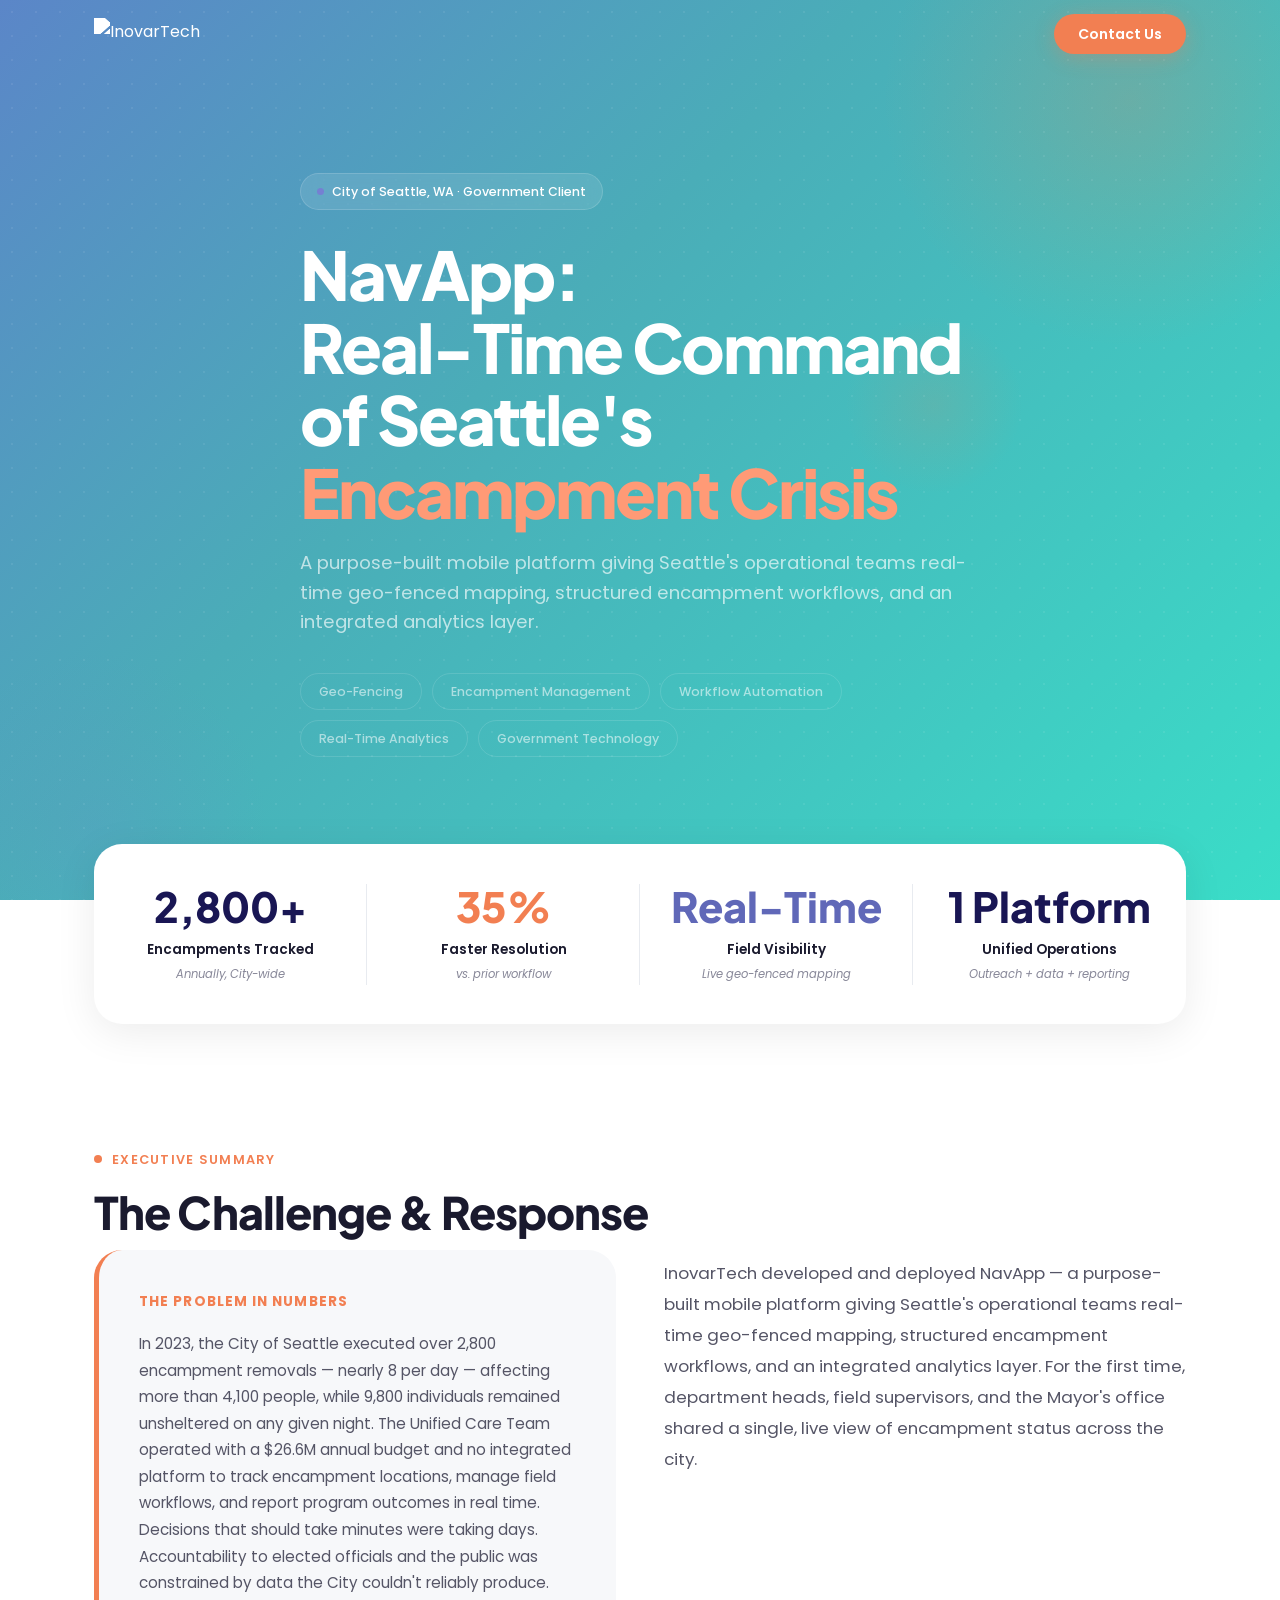
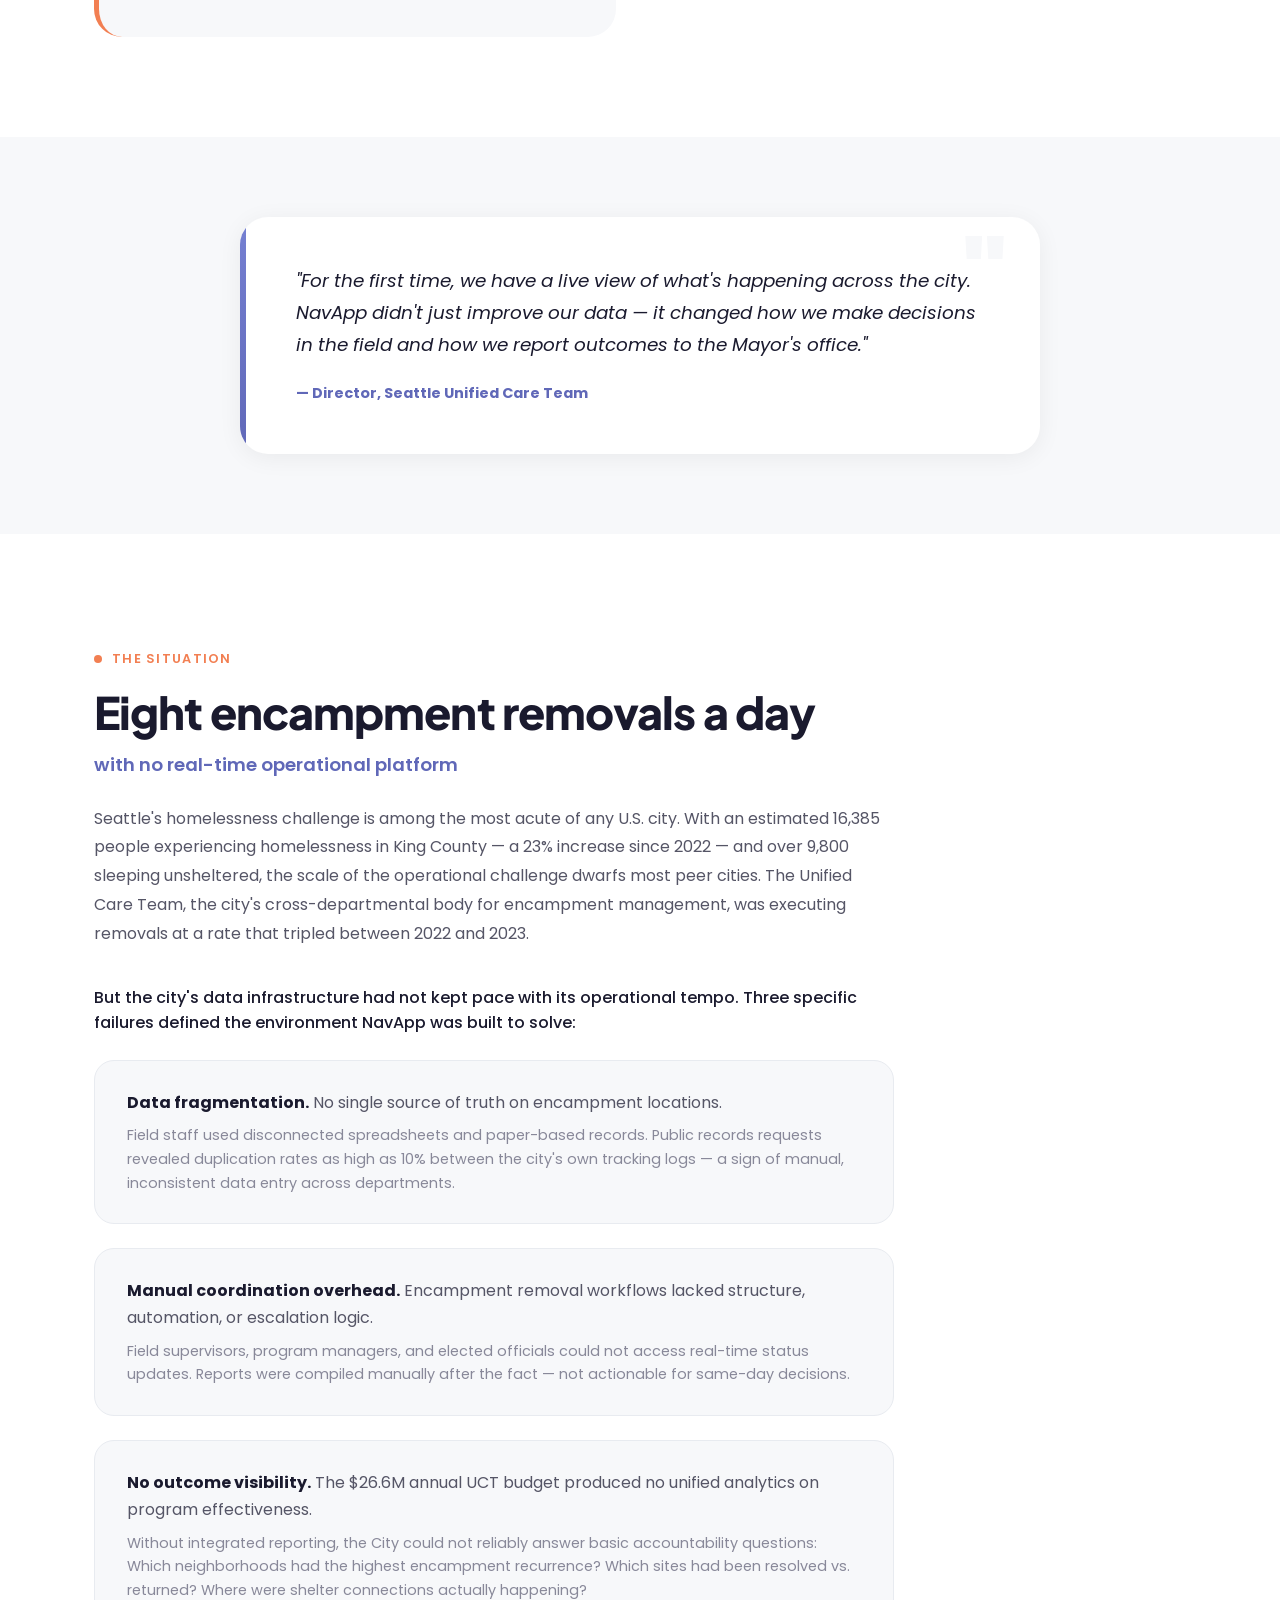
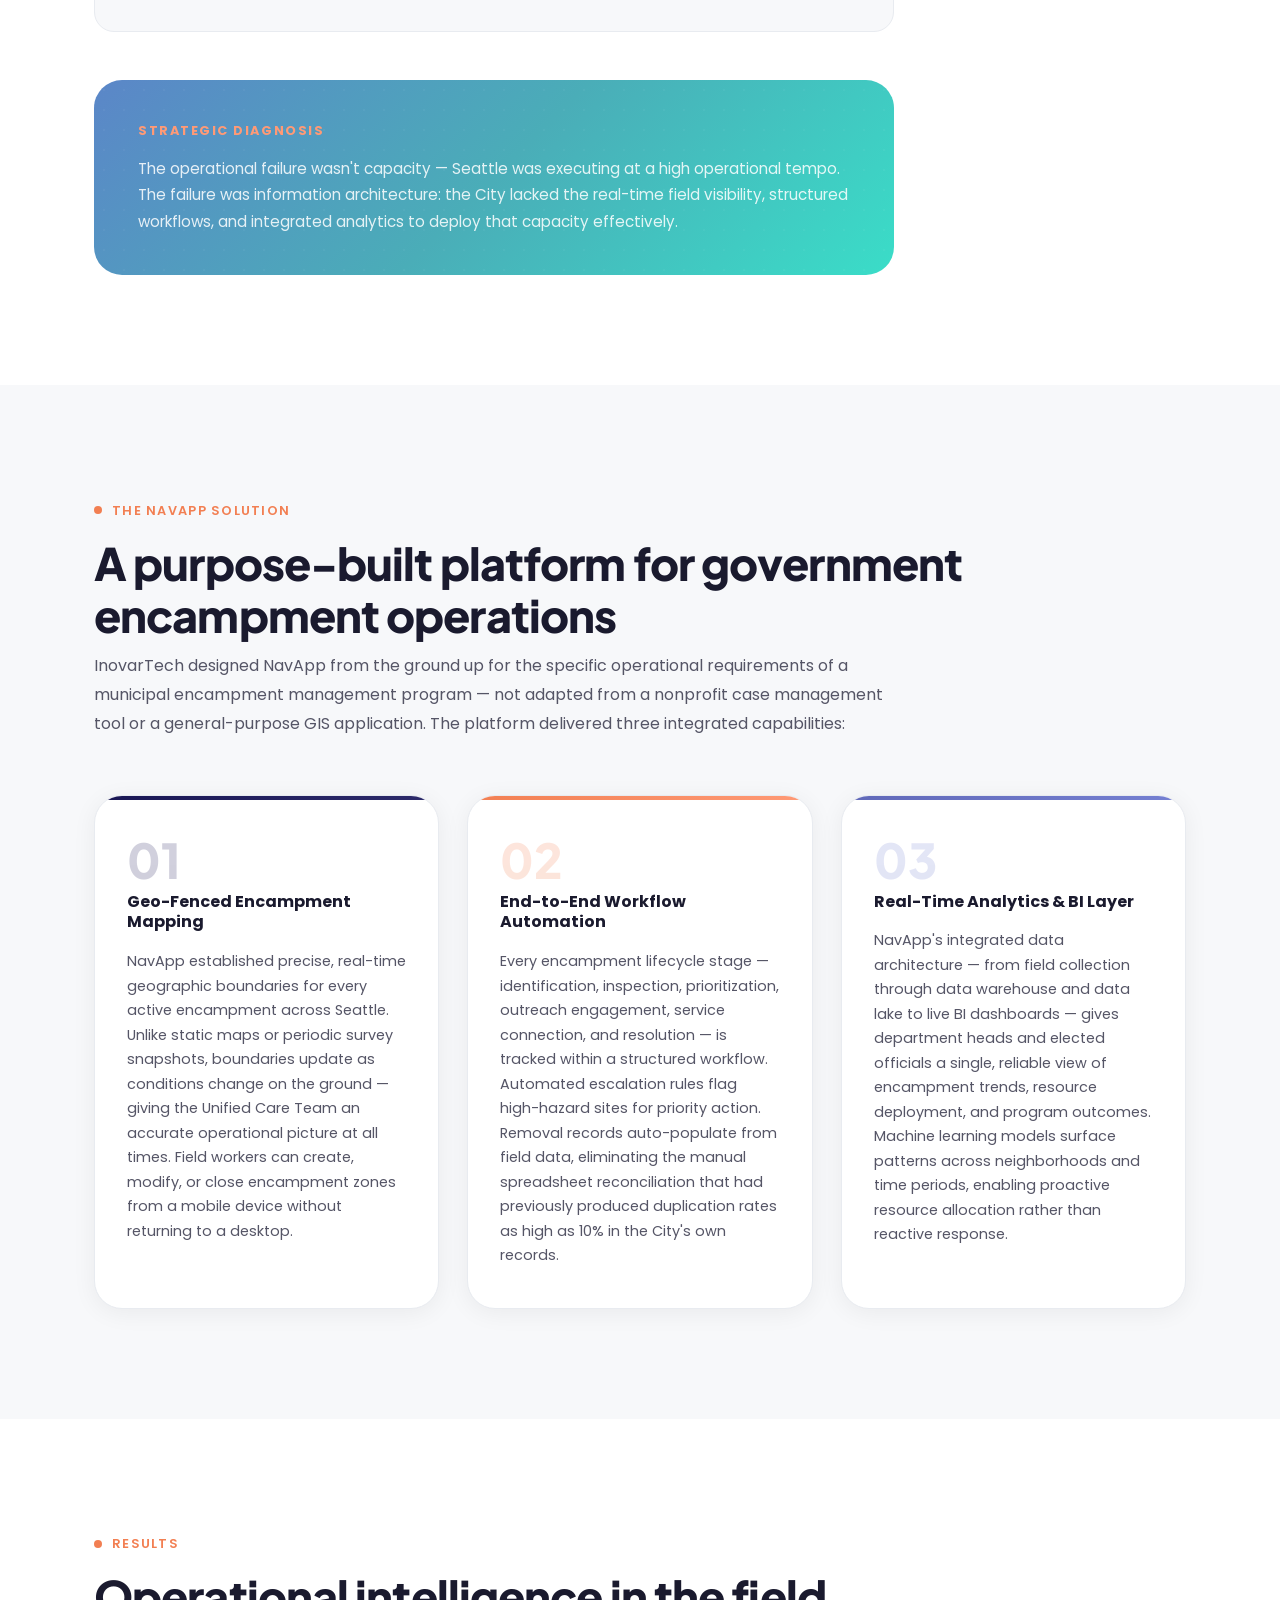
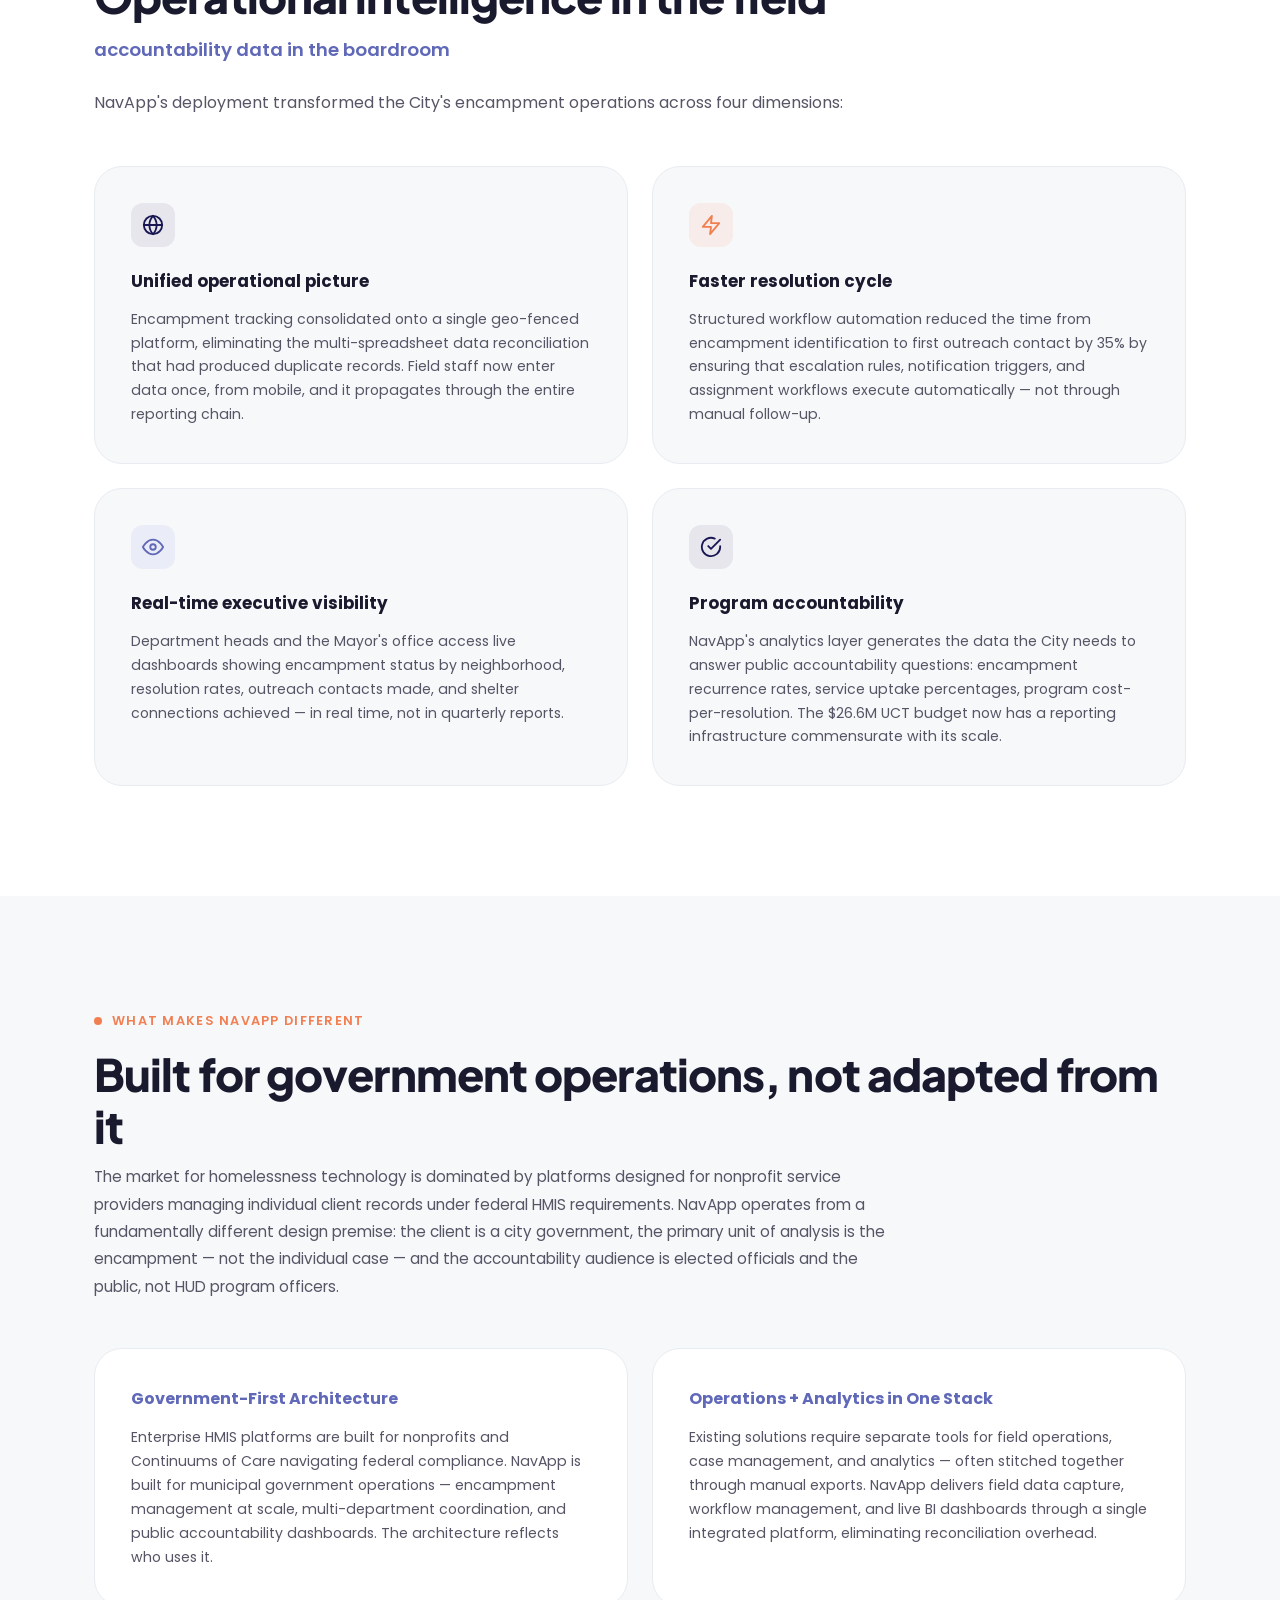
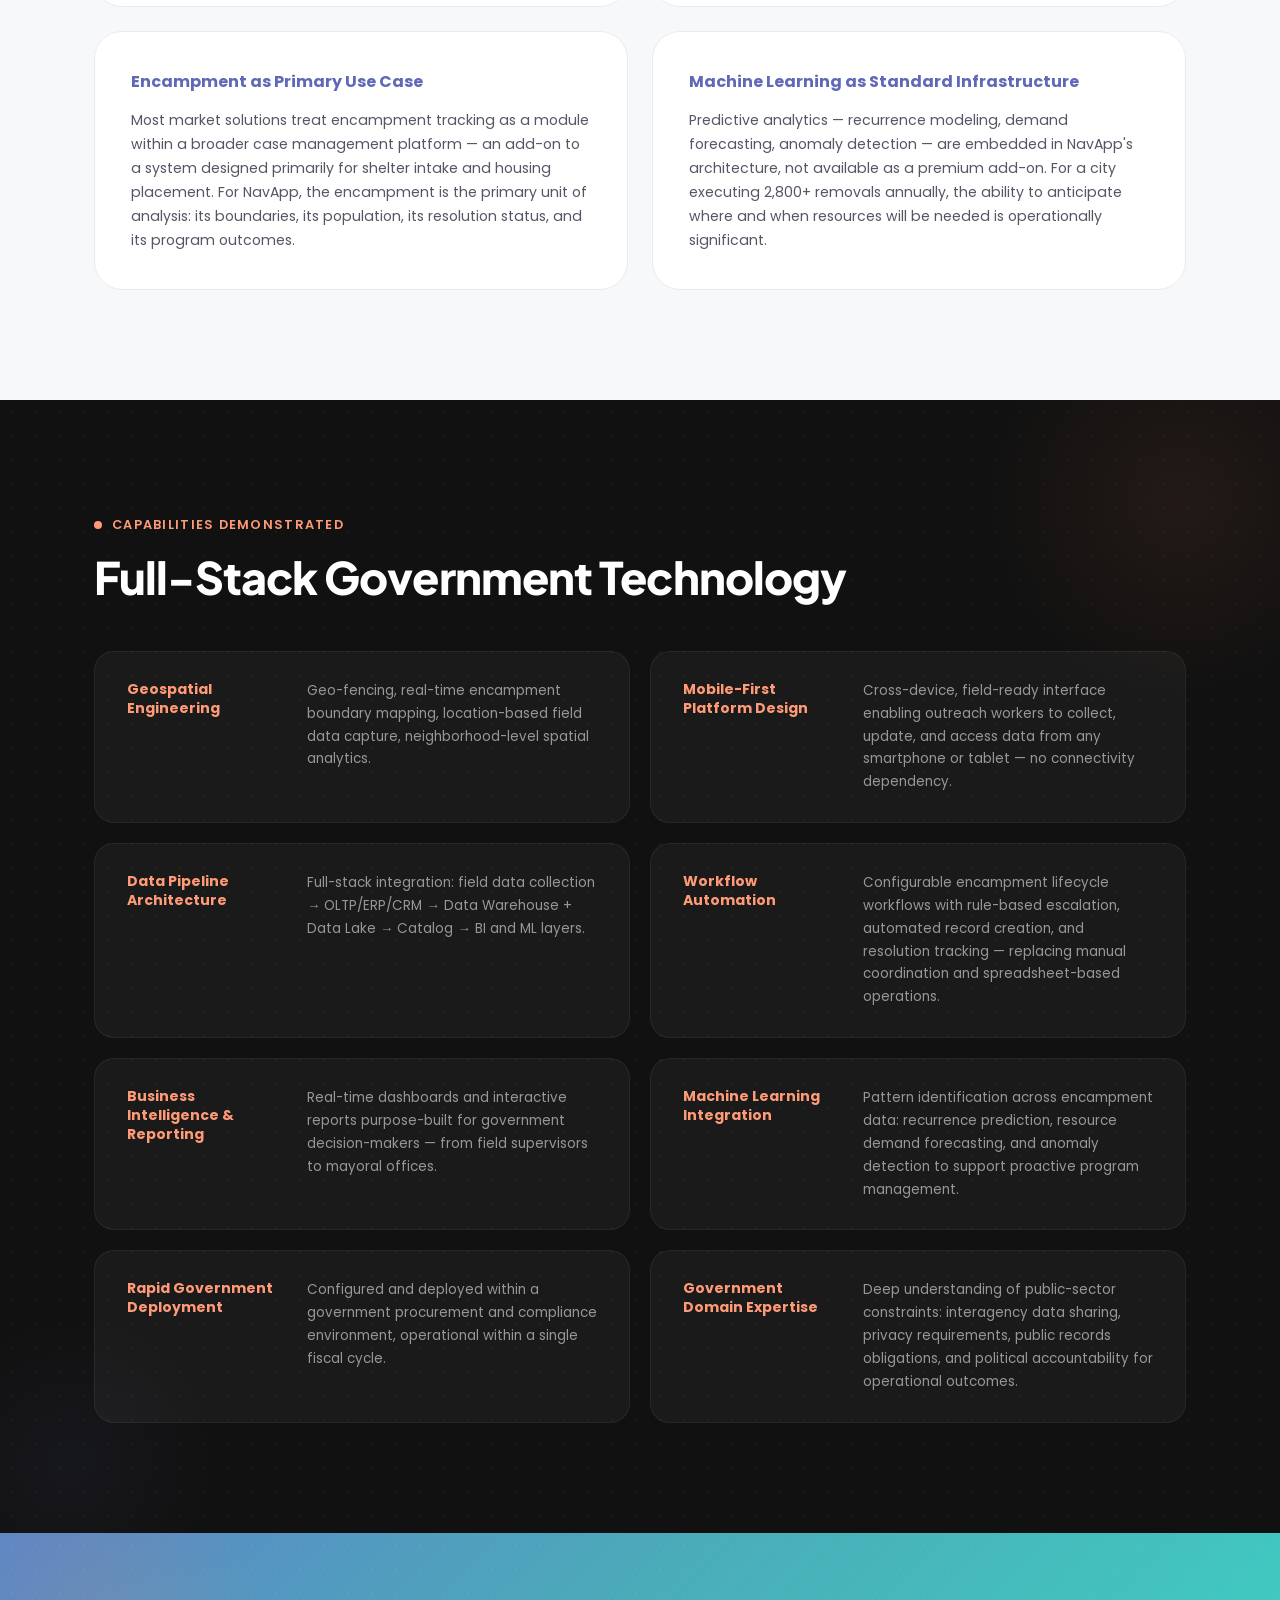
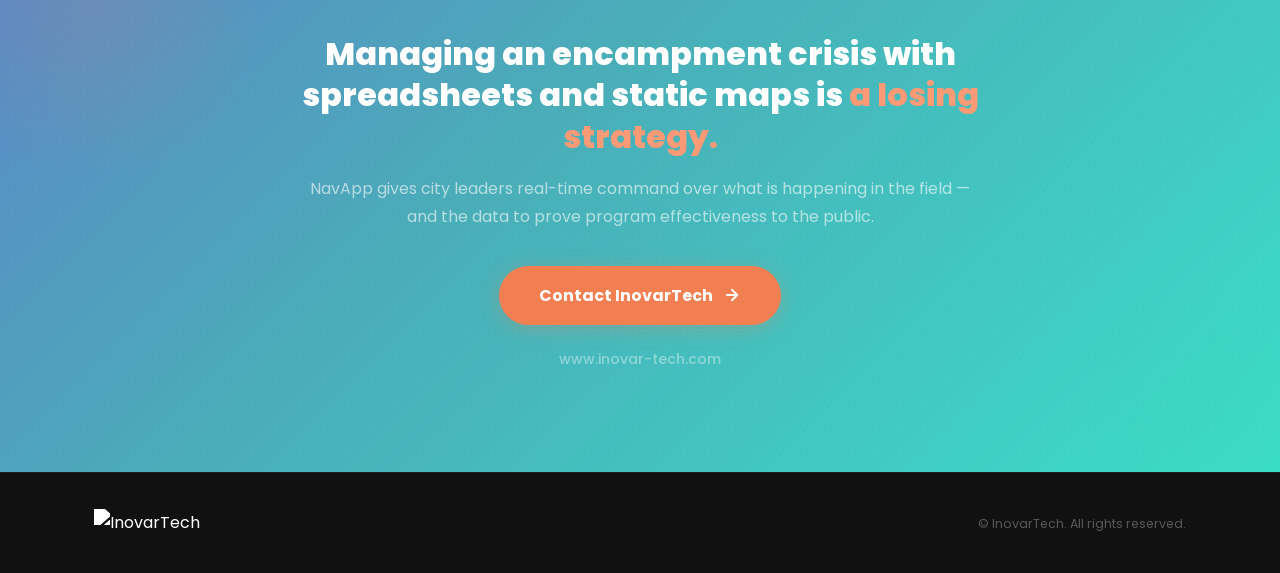
==== navapp2/index.html @ 5a326dfa "Add files via upload" ====
<!DOCTYPE html>
<html lang="en">

<head>
    <meta charset="UTF-8">
    <meta name="viewport" content="width=device-width, initial-scale=1.0">
    <title>NavApp Case Study | InovarTech — Real-Time Command of Seattle's Encampment Crisis</title>
    <meta name="description"
        content="How InovarTech built NavApp — a purpose-built mobile platform giving Seattle's operational teams real-time geo-fenced mapping, structured encampment workflows, and integrated analytics.">
    <link rel="preconnect" href="https://fonts.googleapis.com">
    <link rel="preconnect" href="https://fonts.gstatic.com" crossorigin>
    <link
        href="https://fonts.googleapis.com/css2?family=Plus+Jakarta+Sans:wght@300;400;500;600;700;800&display=swap&family=Poppins:wght@300;400;500;600;700&display=swap"
        rel="stylesheet">
    <style>
        /* ===== RESET ===== */
        *,
        *::before,
        *::after {
            margin: 0;
            padding: 0;
            box-sizing: border-box;
        }

        :root {
            --coral: #F27F52;
            --coral-light: #FF9A76;
            --coral-dark: #D96A3F;
            --teal: #7580D2;
            --teal-dark: #6068B8;
            --deep-blue: #191654;
            --navy: #1B1B3A;
            --black: #111111;
            --white: #FFFFFF;
            --off-white: #F7F8FA;
            --light-gray: #F0F2F5;
            --border: #E8EBF0;
            --text-primary: #1A1A2E;
            --text-secondary: #555566;
            --text-muted: #888899;
            --radius-sm: 12px;
            --radius-md: 20px;
            --radius-lg: 28px;
            --radius-xl: 36px;
            --radius-pill: 50px;
            --shadow-soft: 0 4px 24px rgba(0, 0, 0, 0.06);
            --shadow-card: 0 8px 40px rgba(0, 0, 0, 0.08);
            --shadow-hover: 0 16px 56px rgba(0, 0, 0, 0.12);
            --shadow-coral: 0 4px 20px rgba(242, 127, 82, 0.3);
        }

        html {
            scroll-behavior: smooth;
        }

        body {
            font-family: 'Poppins', -apple-system, BlinkMacSystemFont, sans-serif;
            color: var(--text-secondary);
            line-height: 1.7;
            background: var(--white);
            overflow-x: hidden;
        }

        /* ===== UTILITY ===== */
        .container {
            max-width: 1140px;
            margin: 0 auto;
            padding: 0 24px;
        }

        .section-label {
            display: inline-flex;
            align-items: center;
            gap: 10px;
            font-size: 0.8rem;
            font-weight: 600;
            letter-spacing: 0.1em;
            text-transform: uppercase;
            color: var(--coral);
            margin-bottom: 16px;
        }

        .section-label::before {
            content: '';
            display: inline-block;
            width: 8px;
            height: 8px;
            border-radius: 50%;
            background: var(--coral);
        }

        .section-title {
            font-family: 'Plus Jakarta Sans', sans-serif;
            font-size: clamp(2rem, 4vw, 2.8rem);
            font-weight: 800;
            color: var(--text-primary);
            line-height: 1.15;
            margin-bottom: 12px;
            letter-spacing: -0.02em;
        }

        .section-subtitle {
            font-size: clamp(1rem, 2vw, 1.15rem);
            color: var(--teal-dark);
            font-weight: 600;
            margin-bottom: 24px;
        }

        /* ===== ANIMATIONS ===== */
        .reveal {
            opacity: 0;
            transform: translateY(30px);
            transition: opacity 0.7s cubic-bezier(0.16, 1, 0.3, 1), transform 0.7s cubic-bezier(0.16, 1, 0.3, 1);
        }

        .reveal.visible {
            opacity: 1;
            transform: translateY(0);
        }

        .reveal-delay-1 {
            transition-delay: 0.1s;
        }

        .reveal-delay-2 {
            transition-delay: 0.2s;
        }

        .reveal-delay-3 {
            transition-delay: 0.3s;
        }

        .reveal-delay-4 {
            transition-delay: 0.4s;
        }

        @keyframes float {

            0%,
            100% {
                transform: translateY(0px);
            }

            50% {
                transform: translateY(-20px);
            }
        }

        @keyframes pulse-glow {

            0%,
            100% {
                opacity: 0.6;
                transform: scale(1);
            }

            50% {
                opacity: 1;
                transform: scale(1.05);
            }
        }

        /* ===== NAVIGATION ===== */
        .nav {
            position: fixed;
            top: 0;
            left: 0;
            right: 0;
            z-index: 1000;
            padding: 18px 0;
            transition: all 0.4s ease;
        }

        .nav.scrolled {
            background: rgba(255, 255, 255, 0.92);
            backdrop-filter: blur(20px);
            -webkit-backdrop-filter: blur(20px);
            padding: 12px 0;
            box-shadow: 0 2px 24px rgba(0, 0, 0, 0.08);
        }



        .nav.scrolled .nav-links a {
            color: var(--text-secondary);
        }

        .nav.scrolled .nav-links a:hover {
            color: var(--coral);
        }

        .nav-inner {
            display: flex;
            align-items: center;
            justify-content: space-between;
        }

        .nav-brand {
            text-decoration: none;
            display: flex;
            align-items: center;
        }

        .nav-logo-img {
            height: 32px;
            width: auto;
            filter: brightness(0) invert(1);
            transition: filter 0.3s;
        }

        .nav.scrolled .nav-logo-img {
            filter: none;
        }

        .nav-links {
            display: flex;
            align-items: center;
            gap: 32px;
            list-style: none;
        }

        .nav-links a {
            color: rgba(255, 255, 255, 0.8);
            text-decoration: none;
            font-size: 0.88rem;
            font-weight: 500;
            transition: color 0.3s ease;
        }

        .nav-links a:hover {
            color: var(--white);
        }

        .nav-cta {
            background: var(--coral) !important;
            color: var(--white) !important;
            padding: 10px 24px !important;
            border-radius: var(--radius-pill) !important;
            font-weight: 600 !important;
            transition: all 0.3s ease !important;
            box-shadow: var(--shadow-coral);
        }

        .nav-cta:hover {
            background: var(--coral-dark) !important;
            transform: translateY(-2px);
            box-shadow: 0 6px 24px rgba(242, 127, 82, 0.4) !important;
        }

        /* ===== HERO ===== */
        .hero {
            position: relative;
            min-height: 100vh;
            display: flex;
            align-items: center;
            background: linear-gradient(135deg, #5B86C8 0%, #4AADB8 40%, #3ADDC8 100%);
            overflow: hidden;
        }

        /* Dot grid */
        .hero::after {
            content: '';
            position: absolute;
            inset: 0;
            background-image: radial-gradient(rgba(255, 255, 255, 0.07) 1px, transparent 1px);
            background-size: 24px 24px;
            pointer-events: none;
        }

        /* Floating decorative circles */
        .hero-circle {
            position: absolute;
            border-radius: 50%;
            pointer-events: none;
        }

        .hero-circle-1 {
            width: 500px;
            height: 500px;
            background: radial-gradient(circle, rgba(242, 127, 82, 0.2) 0%, transparent 70%);
            top: -150px;
            right: -100px;
            animation: float 8s ease-in-out infinite;
        }

        .hero-circle-2 {
            width: 350px;
            height: 350px;
            background: radial-gradient(circle, rgba(117, 128, 210, 0.15) 0%, transparent 70%);
            bottom: -100px;
            left: -80px;
            animation: float 10s ease-in-out infinite reverse;
        }

        .hero-circle-3 {
            width: 180px;
            height: 180px;
            background: radial-gradient(circle, rgba(242, 127, 82, 0.12) 0%, transparent 70%);
            top: 35%;
            right: 20%;
            animation: pulse-glow 6s ease-in-out infinite;
        }

        .hero-content {
            position: relative;
            z-index: 2;
            padding: 130px 0 100px;
            max-width: 680px;
        }

        .hero-badge {
            display: inline-flex;
            align-items: center;
            gap: 12px;
            margin-bottom: 28px;
        }

        .hero-badge-label {
            font-size: 0.75rem;
            font-weight: 700;
            letter-spacing: 0.15em;
            text-transform: uppercase;
            color: var(--coral-light);
        }

        .hero-badge-tag {
            display: inline-flex;
            align-items: center;
            gap: 8px;
            background: rgba(255, 255, 255, 0.1);
            backdrop-filter: blur(10px);
            border: 1px solid rgba(255, 255, 255, 0.15);
            padding: 7px 16px;
            border-radius: var(--radius-pill);
            font-size: 0.78rem;
            font-weight: 500;
            color: var(--white);
        }

        .hero-badge-dot {
            width: 7px;
            height: 7px;
            border-radius: 50%;
            background: var(--teal);
        }

        .hero h1 {
            font-family: 'Plus Jakarta Sans', sans-serif;
            font-size: clamp(2.6rem, 6vw, 4.2rem);
            font-weight: 800;
            color: var(--white);
            line-height: 1.08;
            letter-spacing: -0.03em;
            margin-bottom: 20px;
        }

        .hero h1 .accent {
            color: var(--coral-light);
        }

        .hero-sub {
            font-size: 1.15rem;
            font-weight: 400;
            color: rgba(255, 255, 255, 0.65);
            line-height: 1.6;
            margin-bottom: 36px;
        }

        .hero-tags {
            display: flex;
            flex-wrap: wrap;
            gap: 10px;
        }

        .hero-tag {
            font-size: 0.78rem;
            font-weight: 500;
            color: rgba(255, 255, 255, 0.55);
            padding: 7px 18px;
            border: 1px solid rgba(255, 255, 255, 0.12);
            border-radius: var(--radius-pill);
            transition: all 0.3s ease;
        }

        .hero-tag:hover {
            border-color: var(--coral);
            color: var(--coral-light);
            background: rgba(242, 127, 82, 0.1);
        }

        /* ===== STATS BAR ===== */
        .stats-bar {
            position: relative;
            z-index: 10;
            margin-top: -56px;
            margin-bottom: 0;
        }

        .stats-grid {
            display: grid;
            grid-template-columns: repeat(4, 1fr);
            background: var(--white);
            border-radius: var(--radius-lg);
            box-shadow: var(--shadow-card);
            overflow: hidden;
        }

        .stat-item {
            padding: 40px 28px;
            text-align: center;
            position: relative;
            transition: all 0.4s ease;
        }

        .stat-item:hover {
            background: var(--off-white);
        }

        .stat-item:not(:last-child)::after {
            content: '';
            position: absolute;
            right: 0;
            top: 22%;
            height: 56%;
            width: 1px;
            background: var(--border);
        }

        .stat-number {
            font-family: 'Plus Jakarta Sans', sans-serif;
            font-size: clamp(1.8rem, 3.5vw, 2.6rem);
            font-weight: 800;
            line-height: 1.1;
            margin-bottom: 8px;
        }

        .stat-item:nth-child(1) .stat-number {
            color: var(--deep-blue);
        }

        .stat-item:nth-child(2) .stat-number {
            color: var(--coral);
        }

        .stat-item:nth-child(3) .stat-number {
            color: var(--teal-dark);
        }

        .stat-item:nth-child(4) .stat-number {
            color: var(--deep-blue);
        }

        .stat-label {
            font-size: 0.85rem;
            font-weight: 600;
            color: var(--text-primary);
            margin-bottom: 4px;
        }

        .stat-meta {
            font-size: 0.72rem;
            color: var(--text-muted);
            font-style: italic;
        }

        /* ===== EXECUTIVE SUMMARY ===== */
        .exec-summary {
            padding: 120px 0 100px;
        }

        .exec-grid {
            display: grid;
            grid-template-columns: 1fr 1fr;
            gap: 48px;
            align-items: start;
        }

        .exec-problem {
            background: var(--off-white);
            border-radius: var(--radius-lg);
            padding: 40px;
            border-left: 5px solid var(--coral);
            position: relative;
        }

        .exec-problem-title {
            font-size: 0.85rem;
            font-weight: 700;
            color: var(--coral);
            text-transform: uppercase;
            letter-spacing: 0.08em;
            margin-bottom: 18px;
        }

        .exec-problem p {
            font-size: 0.95rem;
            line-height: 1.75;
            color: var(--text-secondary);
        }

        .exec-solution {
            padding-top: 8px;
        }

        .exec-solution p {
            font-size: 1.05rem;
            line-height: 1.85;
            color: var(--text-secondary);
        }

        /* ===== QUOTE ===== */
        .quote-section {
            padding: 80px 0;
            background: var(--off-white);
        }

        .quote-card {
            max-width: 800px;
            margin: 0 auto;
            background: var(--white);
            border-radius: var(--radius-lg);
            padding: 48px 56px;
            box-shadow: var(--shadow-soft);
            position: relative;
            overflow: hidden;
        }

        .quote-card::before {
            content: '';
            position: absolute;
            left: 0;
            top: 0;
            width: 6px;
            height: 100%;
            background: linear-gradient(180deg, var(--teal), var(--teal-dark));
            border-radius: 6px 0 0 6px;
        }

        .quote-card::after {
            content: '"';
            position: absolute;
            top: 16px;
            right: 32px;
            font-size: 6rem;
            font-weight: 900;
            color: var(--off-white);
            line-height: 1;
            pointer-events: none;
        }

        .quote-text {
            font-size: 1.15rem;
            font-style: italic;
            line-height: 1.75;
            color: var(--text-primary);
            margin-bottom: 20px;
            position: relative;
            z-index: 1;
        }

        .quote-author {
            font-size: 0.9rem;
            font-weight: 700;
            color: var(--teal-dark);
            position: relative;
            z-index: 1;
        }

        /* ===== SITUATION ===== */
        .situation {
            padding: 110px 0;
            background: var(--white);
        }

        .situation-content {
            max-width: 800px;
        }

        .situation-content>p {
            font-size: 1rem;
            line-height: 1.8;
            margin-bottom: 8px;
        }

        .situation-failures h3 {
            font-size: 1rem;
            font-weight: 500;
            color: var(--text-primary);
            margin: 36px 0 24px;
            line-height: 1.6;
        }

        .failure-list {
            list-style: none;
            display: flex;
            flex-direction: column;
            gap: 24px;
        }

        .failure-item {
            background: var(--off-white);
            border-radius: var(--radius-md);
            padding: 28px 32px;
            position: relative;
            border: 1px solid var(--border);
            transition: all 0.4s ease;
        }

        .failure-item:hover {
            transform: translateX(6px);
            box-shadow: var(--shadow-soft);
            border-color: var(--coral);
        }

        .failure-item strong {
            color: var(--text-primary);
            font-weight: 700;
        }

        .failure-sub {
            display: block;
            margin-top: 8px;
            font-size: 0.9rem;
            color: var(--text-muted);
            line-height: 1.65;
        }

        /* ===== DIAGNOSIS ===== */
        .diagnosis {
            margin-top: 48px;
            background: linear-gradient(135deg, #5B86C8 0%, #4AADB8 50%, #3ADDC8 100%);
            border-radius: var(--radius-lg);
            padding: 40px 44px;
            position: relative;
            overflow: hidden;
        }

        .diagnosis::after {
            content: '';
            position: absolute;
            inset: 0;
            background-image: radial-gradient(rgba(255, 255, 255, 0.04) 1px, transparent 1px);
            background-size: 20px 20px;
            pointer-events: none;
        }

        .diagnosis-title {
            font-size: 0.8rem;
            font-weight: 700;
            text-transform: uppercase;
            letter-spacing: 0.12em;
            color: var(--coral-light);
            margin-bottom: 14px;
            position: relative;
            z-index: 1;
        }

        .diagnosis p {
            color: rgba(255, 255, 255, 0.85);
            font-size: 0.95rem;
            line-height: 1.75;
            position: relative;
            z-index: 1;
        }

        /* ===== SOLUTION ===== */
        .solution {
            padding: 110px 0;
            background: var(--off-white);
        }

        .solution-intro {
            max-width: 800px;
            margin-bottom: 56px;
        }

        .solution-intro p {
            font-size: 1rem;
            line-height: 1.8;
        }

        .solution-pillars {
            display: grid;
            grid-template-columns: repeat(3, 1fr);
            gap: 28px;
        }

        .pillar-card {
            background: var(--white);
            border-radius: var(--radius-lg);
            padding: 40px 32px;
            box-shadow: var(--shadow-soft);
            border: 1px solid var(--border);
            transition: all 0.4s cubic-bezier(0.16, 1, 0.3, 1);
            position: relative;
            overflow: hidden;
        }

        .pillar-card:hover {
            transform: translateY(-8px);
            box-shadow: var(--shadow-hover);
        }

        .pillar-card::before {
            content: '';
            position: absolute;
            top: 0;
            left: 0;
            right: 0;
            height: 4px;
        }

        .pillar-card:nth-child(1)::before {
            background: linear-gradient(90deg, var(--deep-blue), #2D2B6B);
        }

        .pillar-card:nth-child(2)::before {
            background: linear-gradient(90deg, var(--coral), var(--coral-light));
        }

        .pillar-card:nth-child(3)::before {
            background: linear-gradient(90deg, var(--teal-dark), var(--teal));
        }

        .pillar-number {
            font-family: 'Plus Jakarta Sans', sans-serif;
            font-size: 3rem;
            font-weight: 800;
            line-height: 1;
            margin-bottom: 8px;
        }

        .pillar-card:nth-child(1) .pillar-number {
            color: var(--deep-blue);
            opacity: 0.2;
        }

        .pillar-card:nth-child(2) .pillar-number {
            color: var(--coral);
            opacity: 0.2;
        }

        .pillar-card:nth-child(3) .pillar-number {
            color: var(--teal);
            opacity: 0.2;
        }

        .pillar-name {
            font-size: 1rem;
            font-weight: 700;
            color: var(--text-primary);
            margin-bottom: 16px;
            line-height: 1.3;
        }

        .pillar-desc {
            font-size: 0.9rem;
            line-height: 1.7;
            color: var(--text-secondary);
        }

        /* ===== RESULTS ===== */
        .results {
            padding: 110px 0;
            background: var(--white);
        }

        .results-intro {
            max-width: 800px;
            margin-bottom: 48px;
        }

        .results-intro p {
            font-size: 1rem;
            line-height: 1.8;
        }

        .results-grid {
            display: grid;
            grid-template-columns: repeat(2, 1fr);
            gap: 24px;
        }

        .result-card {
            background: var(--off-white);
            border-radius: var(--radius-lg);
            padding: 36px;
            border: 1px solid var(--border);
            transition: all 0.4s cubic-bezier(0.16, 1, 0.3, 1);
            position: relative;
        }

        .result-card:hover {
            transform: translateY(-6px);
            box-shadow: var(--shadow-card);
            background: var(--white);
            border-color: var(--teal);
        }

        .result-icon {
            width: 44px;
            height: 44px;
            border-radius: var(--radius-sm);
            display: flex;
            align-items: center;
            justify-content: center;
            margin-bottom: 20px;
            font-size: 1.2rem;
        }

        .result-card:nth-child(1) .result-icon {
            background: rgba(25, 22, 84, 0.08);
            color: var(--deep-blue);
        }

        .result-card:nth-child(2) .result-icon {
            background: rgba(242, 127, 82, 0.1);
            color: var(--coral);
        }

        .result-card:nth-child(3) .result-icon {
            background: rgba(117, 128, 210, 0.1);
            color: var(--teal-dark);
        }

        .result-card:nth-child(4) .result-icon {
            background: rgba(25, 22, 84, 0.08);
            color: var(--deep-blue);
        }

        .result-card h4 {
            font-size: 1.05rem;
            font-weight: 700;
            color: var(--text-primary);
            margin-bottom: 12px;
        }

        .result-card p {
            font-size: 0.88rem;
            line-height: 1.7;
            color: var(--text-secondary);
        }

        /* ===== WHAT MAKES DIFFERENT ===== */
        .different {
            padding: 110px 0;
            background: var(--off-white);
        }

        .different-intro {
            max-width: 800px;
            margin-bottom: 48px;
        }

        .different-intro p {
            font-size: 0.95rem;
            line-height: 1.8;
        }

        .diff-grid {
            display: grid;
            grid-template-columns: repeat(2, 1fr);
            gap: 24px;
        }

        .diff-card {
            background: var(--white);
            border-radius: var(--radius-lg);
            padding: 36px;
            border: 1px solid var(--border);
            transition: all 0.4s cubic-bezier(0.16, 1, 0.3, 1);
            position: relative;
            overflow: hidden;
        }

        .diff-card::before {
            content: '';
            position: absolute;
            top: 0;
            left: 0;
            width: 100%;
            height: 4px;
            background: linear-gradient(90deg, var(--teal), var(--teal-dark));
            opacity: 0;
            transition: opacity 0.3s ease;
        }

        .diff-card:hover {
            transform: translateY(-6px);
            box-shadow: var(--shadow-card);
        }

        .diff-card:hover::before {
            opacity: 1;
        }

        .diff-card h4 {
            font-size: 1rem;
            font-weight: 700;
            color: var(--teal-dark);
            margin-bottom: 14px;
        }

        .diff-card p {
            font-size: 0.88rem;
            line-height: 1.7;
            color: var(--text-secondary);
        }

        /* ===== CAPABILITIES ===== */
        .capabilities {
            padding: 110px 0;
            background: var(--black);
            position: relative;
            overflow: hidden;
        }

        .capabilities::before {
            content: '';
            position: absolute;
            inset: 0;
            background-image: radial-gradient(rgba(255, 255, 255, 0.04) 1px, transparent 1px);
            background-size: 24px 24px;
            pointer-events: none;
        }

        /* floating circles in dark section */
        .cap-circle {
            position: absolute;
            border-radius: 50%;
            pointer-events: none;
        }

        .cap-circle-1 {
            width: 400px;
            height: 400px;
            background: radial-gradient(circle, rgba(242, 127, 82, 0.08) 0%, transparent 70%);
            top: -100px;
            right: -100px;
        }

        .cap-circle-2 {
            width: 300px;
            height: 300px;
            background: radial-gradient(circle, rgba(117, 128, 210, 0.06) 0%, transparent 70%);
            bottom: -80px;
            left: -80px;
        }

        .capabilities .section-label {
            color: var(--coral-light);
        }

        .capabilities .section-label::before {
            background: var(--coral-light);
        }

        .capabilities .section-title {
            color: var(--white);
        }

        .cap-grid {
            display: grid;
            grid-template-columns: repeat(2, 1fr);
            gap: 20px;
            position: relative;
            z-index: 2;
        }

        .cap-item {
            display: grid;
            grid-template-columns: 160px 1fr;
            gap: 20px;
            align-items: start;
            padding: 28px 32px;
            background: rgba(255, 255, 255, 0.04);
            border: 1px solid rgba(255, 255, 255, 0.06);
            border-radius: var(--radius-md);
            transition: all 0.4s ease;
        }

        .cap-item:hover {
            background: rgba(255, 255, 255, 0.08);
            border-color: rgba(242, 127, 82, 0.25);
            transform: translateY(-3px);
        }

        .cap-item h4 {
            font-size: 0.88rem;
            font-weight: 700;
            color: var(--coral-light);
            line-height: 1.35;
        }

        .cap-item p {
            font-size: 0.84rem;
            line-height: 1.7;
            color: rgba(255, 255, 255, 0.55);
        }

        /* ===== CTA BANNER ===== */
        .cta-banner {
            padding: 100px 0;
            background: linear-gradient(135deg, #5B86C8 0%, #4AADB8 40%, #3ADDC8 100%);
            text-align: center;
            position: relative;
            overflow: hidden;
        }

        .cta-banner::before {
            content: '';
            position: absolute;
            inset: 0;
            background-image: radial-gradient(rgba(255, 255, 255, 0.04) 1px, transparent 1px);
            background-size: 24px 24px;
            pointer-events: none;
        }

        .cta-circle {
            position: absolute;
            border-radius: 50%;
            pointer-events: none;
        }

        .cta-circle-1 {
            width: 350px;
            height: 350px;
            background: radial-gradient(circle, rgba(242, 127, 82, 0.12) 0%, transparent 70%);
            top: -100px;
            left: -80px;
        }

        .cta-circle-2 {
            width: 280px;
            height: 280px;
            background: radial-gradient(circle, rgba(67, 198, 172, 0.1) 0%, transparent 70%);
            bottom: -80px;
            right: -60px;
        }

        .cta-content {
            position: relative;
            z-index: 2;
            max-width: 680px;
            margin: 0 auto;
        }

        .cta-content h2 {
            font-size: clamp(1.5rem, 3vw, 2rem);
            font-weight: 800;
            color: var(--white);
            line-height: 1.3;
            margin-bottom: 18px;
        }

        .cta-content h2 span {
            color: var(--coral-light);
        }

        .cta-content p {
            font-size: 1rem;
            color: rgba(255, 255, 255, 0.6);
            margin-bottom: 36px;
            line-height: 1.7;
        }

        .cta-btn {
            display: inline-flex;
            align-items: center;
            gap: 10px;
            background: var(--coral);
            color: var(--white);
            text-decoration: none;
            font-size: 1rem;
            font-weight: 700;
            padding: 16px 40px;
            border-radius: var(--radius-pill);
            transition: all 0.4s ease;
            box-shadow: var(--shadow-coral);
        }

        .cta-btn:hover {
            background: var(--coral-dark);
            transform: translateY(-3px);
            box-shadow: 0 8px 32px rgba(242, 127, 82, 0.5);
        }

        .cta-btn svg {
            width: 18px;
            height: 18px;
            transition: transform 0.3s ease;
        }

        .cta-btn:hover svg {
            transform: translateX(4px);
        }

        .cta-url {
            margin-top: 20px;
        }

        .cta-url a {
            color: rgba(255, 255, 255, 0.4);
            text-decoration: none;
            font-size: 0.88rem;
            font-weight: 500;
            transition: color 0.3s ease;
        }

        .cta-url a:hover {
            color: var(--teal);
        }

        /* ===== FOOTER ===== */
        .footer {
            padding: 36px 0;
            background: var(--black);
            border-top: 1px solid rgba(255, 255, 255, 0.06);
        }

        .footer-inner {
            display: flex;
            align-items: center;
            justify-content: space-between;
        }

        .footer-logo-img {
            height: 28px;
            width: auto;
            filter: brightness(0) invert(1);
        }

        .footer p {
            font-size: 0.78rem;
            color: rgba(255, 255, 255, 0.3);
        }

        /* ===== RESPONSIVE ===== */
        @media (max-width: 1024px) {
            .solution-pillars {
                grid-template-columns: 1fr;
                gap: 20px;
            }

            .cap-grid {
                grid-template-columns: 1fr;
            }

            .diff-grid {
                grid-template-columns: 1fr;
            }

            .results-grid {
                grid-template-columns: 1fr;
            }

            .exec-grid {
                grid-template-columns: 1fr;
                gap: 32px;
            }
        }

        @media (max-width: 768px) {
            .stats-grid {
                grid-template-columns: repeat(2, 1fr);
            }

            .stat-item:nth-child(2)::after {
                display: none;
            }

            .nav-links {
                display: none;
            }

            .cap-item {
                grid-template-columns: 1fr;
                gap: 10px;
            }

            .hero-content {
                padding: 110px 0 80px;
            }
        }

        @media (max-width: 480px) {
            .stats-grid {
                grid-template-columns: 1fr;
            }

            .stat-item:not(:last-child)::after {
                display: none;
            }

            .quote-card {
                padding: 32px 28px;
            }

            .container {
                padding: 0 16px;
            }
        }
    </style>
</head>

<body>

    <!-- NAVIGATION -->
    <nav class="nav" id="navbar">
        <div class="container">
            <div class="nav-inner">
                <a href="https://www.inovar-tech.com" class="nav-brand">
                    <img src="public/InovarTech logo.svg" alt="InovarTech" class="nav-logo-img">
                </a>
                <ul class="nav-links">
                    <li><a href="https://www.inovar-tech.com" class="nav-cta">Contact Us</a></li>
                </ul>
            </div>
        </div>
    </nav>

    <!-- HERO -->
    <section class="hero" id="hero">
        <div class="hero-circle hero-circle-1"></div>
        <div class="hero-circle hero-circle-2"></div>
        <div class="hero-circle hero-circle-3"></div>

        <div class="container">
            <div class="hero-content">
                <div class="hero-badge">
                    <span class="hero-badge-tag">
                        <span class="hero-badge-dot"></span>
                        City of Seattle, WA · Government Client
                    </span>
                </div>

                <h1>NavApp:<br>Real-Time Command of Seattle's <span class="accent">Encampment Crisis</span></h1>

                <p class="hero-sub">A purpose-built mobile platform giving Seattle's operational teams real-time
                    geo-fenced mapping, structured encampment workflows, and an integrated analytics layer.</p>

                <div class="hero-tags">
                    <span class="hero-tag">Geo-Fencing</span>
                    <span class="hero-tag">Encampment Management</span>
                    <span class="hero-tag">Workflow Automation</span>
                    <span class="hero-tag">Real-Time Analytics</span>
                    <span class="hero-tag">Government Technology</span>
                </div>
            </div>
        </div>
    </section>

    <!-- STATS BAR -->
    <section class="stats-bar">
        <div class="container">
            <div class="stats-grid reveal">
                <div class="stat-item">
                    <div class="stat-number">2,800+</div>
                    <div class="stat-label">Encampments Tracked</div>
                    <div class="stat-meta">Annually, City-wide</div>
                </div>
                <div class="stat-item">
                    <div class="stat-number">35%</div>
                    <div class="stat-label">Faster Resolution</div>
                    <div class="stat-meta">vs. prior workflow</div>
                </div>
                <div class="stat-item">
                    <div class="stat-number">Real-Time</div>
                    <div class="stat-label">Field Visibility</div>
                    <div class="stat-meta">Live geo-fenced mapping</div>
                </div>
                <div class="stat-item">
                    <div class="stat-number">1 Platform</div>
                    <div class="stat-label">Unified Operations</div>
                    <div class="stat-meta">Outreach + data + reporting</div>
                </div>
            </div>
        </div>
    </section>

    <!-- EXECUTIVE SUMMARY -->
    <section class="exec-summary" id="summary">
        <div class="container">
            <div class="section-label reveal">Executive Summary</div>
            <div class="section-title reveal">The Challenge &amp; Response</div>

            <div class="exec-grid">
                <div class="exec-problem reveal reveal-delay-1">
                    <div class="exec-problem-title">The Problem in Numbers</div>
                    <p>In 2023, the City of Seattle executed over 2,800 encampment removals — nearly 8 per day —
                        affecting more than 4,100 people, while 9,800 individuals remained unsheltered on any given
                        night. The Unified Care Team operated with a $26.6M annual budget and no integrated platform to
                        track encampment locations, manage field workflows, and report program outcomes in real time.
                        Decisions that should take minutes were taking days. Accountability to elected officials and the
                        public was constrained by data the City couldn't reliably produce.</p>
                </div>

                <div class="exec-solution reveal reveal-delay-2">
                    <p>InovarTech developed and deployed NavApp — a purpose-built mobile platform giving Seattle's
                        operational teams real-time geo-fenced mapping, structured encampment workflows, and an
                        integrated analytics layer. For the first time, department heads, field supervisors, and the
                        Mayor's office shared a single, live view of encampment status across the city.</p>
                </div>
            </div>
        </div>
    </section>

    <!-- QUOTE -->
    <section class="quote-section">
        <div class="container">
            <div class="quote-card reveal">
                <p class="quote-text">"For the first time, we have a live view of what's happening across the city.
                    NavApp didn't just improve our data — it changed how we make decisions in the field and how we
                    report outcomes to the Mayor's office."</p>
                <p class="quote-author">— Director, Seattle Unified Care Team</p>
            </div>
        </div>
    </section>

    <!-- THE SITUATION -->
    <section class="situation" id="situation">
        <div class="container">
            <div class="section-label reveal">The Situation</div>
            <div class="section-title reveal">Eight encampment removals a day</div>
            <div class="section-subtitle reveal">with no real-time operational platform</div>

            <div class="situation-content">
                <p class="reveal">Seattle's homelessness challenge is among the most acute of any U.S. city. With an
                    estimated 16,385 people experiencing homelessness in King County — a 23% increase since 2022 — and
                    over 9,800 sleeping unsheltered, the scale of the operational challenge dwarfs most peer cities. The
                    Unified Care Team, the city's cross-departmental body for encampment management, was executing
                    removals at a rate that tripled between 2022 and 2023.</p>

                <div class="situation-failures reveal">
                    <h3>But the city's data infrastructure had not kept pace with its operational tempo. Three specific
                        failures defined the environment NavApp was built to solve:</h3>

                    <ul class="failure-list">
                        <li class="failure-item reveal reveal-delay-1">
                            <strong>Data fragmentation.</strong> No single source of truth on encampment locations.
                            <span class="failure-sub">Field staff used disconnected spreadsheets and paper-based
                                records. Public records requests revealed duplication rates as high as 10% between the
                                city's own tracking logs — a sign of manual, inconsistent data entry across
                                departments.</span>
                        </li>
                        <li class="failure-item reveal reveal-delay-2">
                            <strong>Manual coordination overhead.</strong> Encampment removal workflows lacked
                            structure, automation, or escalation logic.
                            <span class="failure-sub">Field supervisors, program managers, and elected officials could
                                not access real-time status updates. Reports were compiled manually after the fact — not
                                actionable for same-day decisions.</span>
                        </li>
                        <li class="failure-item reveal reveal-delay-3">
                            <strong>No outcome visibility.</strong> The $26.6M annual UCT budget produced no unified
                            analytics on program effectiveness.
                            <span class="failure-sub">Without integrated reporting, the City could not reliably answer
                                basic accountability questions: Which neighborhoods had the highest encampment
                                recurrence? Which sites had been resolved vs. returned? Where were shelter connections
                                actually happening?</span>
                        </li>
                    </ul>
                </div>

                <div class="diagnosis reveal">
                    <div class="diagnosis-title">Strategic Diagnosis</div>
                    <p>The operational failure wasn't capacity — Seattle was executing at a high operational tempo. The
                        failure was information architecture: the City lacked the real-time field visibility, structured
                        workflows, and integrated analytics to deploy that capacity effectively.</p>
                </div>
            </div>
        </div>
    </section>

    <!-- THE SOLUTION -->
    <section class="solution" id="solution">
        <div class="container">
            <div class="section-label reveal">The NavApp Solution</div>
            <div class="section-title reveal">A purpose-built platform for government encampment operations</div>

            <div class="solution-intro reveal">
                <p>InovarTech designed NavApp from the ground up for the specific operational requirements of a
                    municipal encampment management program — not adapted from a nonprofit case management tool or a
                    general-purpose GIS application. The platform delivered three integrated capabilities:</p>
            </div>

            <div class="solution-pillars">
                <div class="pillar-card reveal reveal-delay-1">
                    <div class="pillar-number">01</div>
                    <div class="pillar-name">Geo-Fenced Encampment Mapping</div>
                    <div class="pillar-desc">NavApp established precise, real-time geographic boundaries for every
                        active encampment across Seattle. Unlike static maps or periodic survey snapshots, boundaries
                        update as conditions change on the ground — giving the Unified Care Team an accurate operational
                        picture at all times. Field workers can create, modify, or close encampment zones from a mobile
                        device without returning to a desktop.</div>
                </div>

                <div class="pillar-card reveal reveal-delay-2">
                    <div class="pillar-number">02</div>
                    <div class="pillar-name">End-to-End Workflow Automation</div>
                    <div class="pillar-desc">Every encampment lifecycle stage — identification, inspection,
                        prioritization, outreach engagement, service connection, and resolution — is tracked within a
                        structured workflow. Automated escalation rules flag high-hazard sites for priority action.
                        Removal records auto-populate from field data, eliminating the manual spreadsheet reconciliation
                        that had previously produced duplication rates as high as 10% in the City's own records.</div>
                </div>

                <div class="pillar-card reveal reveal-delay-3">
                    <div class="pillar-number">03</div>
                    <div class="pillar-name">Real-Time Analytics &amp; BI Layer</div>
                    <div class="pillar-desc">NavApp's integrated data architecture — from field collection through data
                        warehouse and data lake to live BI dashboards — gives department heads and elected officials a
                        single, reliable view of encampment trends, resource deployment, and program outcomes. Machine
                        learning models surface patterns across neighborhoods and time periods, enabling proactive
                        resource allocation rather than reactive response.</div>
                </div>
            </div>
        </div>
    </section>

    <!-- RESULTS -->
    <section class="results" id="results">
        <div class="container">
            <div class="section-label reveal">Results</div>
            <div class="section-title reveal">Operational intelligence in the field</div>
            <div class="section-subtitle reveal">accountability data in the boardroom</div>

            <div class="results-intro reveal">
                <p>NavApp's deployment transformed the City's encampment operations across four dimensions:</p>
            </div>

            <div class="results-grid">
                <div class="result-card reveal reveal-delay-1">
                    <div class="result-icon">
                        <svg width="22" height="22" fill="none" stroke="currentColor" stroke-width="2"
                            stroke-linecap="round" stroke-linejoin="round" viewBox="0 0 24 24">
                            <circle cx="12" cy="12" r="10" />
                            <path d="M2 12h20" />
                            <path
                                d="M12 2a15.3 15.3 0 0 1 4 10 15.3 15.3 0 0 1-4 10 15.3 15.3 0 0 1-4-10 15.3 15.3 0 0 1 4-10z" />
                        </svg>
                    </div>
                    <h4>Unified operational picture</h4>
                    <p>Encampment tracking consolidated onto a single geo-fenced platform, eliminating the
                        multi-spreadsheet data reconciliation that had produced duplicate records. Field staff now enter
                        data once, from mobile, and it propagates through the entire reporting chain.</p>
                </div>

                <div class="result-card reveal reveal-delay-2">
                    <div class="result-icon">
                        <svg width="22" height="22" fill="none" stroke="currentColor" stroke-width="2"
                            stroke-linecap="round" stroke-linejoin="round" viewBox="0 0 24 24">
                            <path d="M13 2L3 14h9l-1 8 10-12h-9l1-8z" />
                        </svg>
                    </div>
                    <h4>Faster resolution cycle</h4>
                    <p>Structured workflow automation reduced the time from encampment identification to first outreach
                        contact by 35% by ensuring that escalation rules, notification triggers, and assignment
                        workflows execute automatically — not through manual follow-up.</p>
                </div>

                <div class="result-card reveal reveal-delay-3">
                    <div class="result-icon">
                        <svg width="22" height="22" fill="none" stroke="currentColor" stroke-width="2"
                            stroke-linecap="round" stroke-linejoin="round" viewBox="0 0 24 24">
                            <path d="M1 12s4-8 11-8 11 8 11 8-4 8-11 8-11-8-11-8z" />
                            <circle cx="12" cy="12" r="3" />
                        </svg>
                    </div>
                    <h4>Real-time executive visibility</h4>
                    <p>Department heads and the Mayor's office access live dashboards showing encampment status by
                        neighborhood, resolution rates, outreach contacts made, and shelter connections achieved — in
                        real time, not in quarterly reports.</p>
                </div>

                <div class="result-card reveal reveal-delay-4">
                    <div class="result-icon">
                        <svg width="22" height="22" fill="none" stroke="currentColor" stroke-width="2"
                            stroke-linecap="round" stroke-linejoin="round" viewBox="0 0 24 24">
                            <path d="M22 11.08V12a10 10 0 1 1-5.93-9.14" />
                            <polyline points="22 4 12 14.01 9 11.01" />
                        </svg>
                    </div>
                    <h4>Program accountability</h4>
                    <p>NavApp's analytics layer generates the data the City needs to answer public accountability
                        questions: encampment recurrence rates, service uptake percentages, program cost-per-resolution.
                        The $26.6M UCT budget now has a reporting infrastructure commensurate with its scale.</p>
                </div>
            </div>
        </div>
    </section>

    <!-- WHAT MAKES DIFFERENT -->
    <section class="different" id="different">
        <div class="container">
            <div class="section-label reveal">What Makes NavApp Different</div>
            <div class="section-title reveal">Built for government operations, not adapted from it</div>

            <div class="different-intro reveal">
                <p>The market for homelessness technology is dominated by platforms designed for nonprofit service
                    providers managing individual client records under federal HMIS requirements. NavApp operates from a
                    fundamentally different design premise: the client is a city government, the primary unit of
                    analysis is the encampment — not the individual case — and the accountability audience is elected
                    officials and the public, not HUD program officers.</p>
            </div>

            <div class="diff-grid">
                <div class="diff-card reveal reveal-delay-1">
                    <h4>Government-First Architecture</h4>
                    <p>Enterprise HMIS platforms are built for nonprofits and Continuums of Care navigating federal
                        compliance. NavApp is built for municipal government operations — encampment management at
                        scale, multi-department coordination, and public accountability dashboards. The architecture
                        reflects who uses it.</p>
                </div>

                <div class="diff-card reveal reveal-delay-2">
                    <h4>Operations + Analytics in One Stack</h4>
                    <p>Existing solutions require separate tools for field operations, case management, and analytics —
                        often stitched together through manual exports. NavApp delivers field data capture, workflow
                        management, and live BI dashboards through a single integrated platform, eliminating
                        reconciliation overhead.</p>
                </div>

                <div class="diff-card reveal reveal-delay-3">
                    <h4>Encampment as Primary Use Case</h4>
                    <p>Most market solutions treat encampment tracking as a module within a broader case management
                        platform — an add-on to a system designed primarily for shelter intake and housing placement.
                        For NavApp, the encampment is the primary unit of analysis: its boundaries, its population, its
                        resolution status, and its program outcomes.</p>
                </div>

                <div class="diff-card reveal reveal-delay-4">
                    <h4>Machine Learning as Standard Infrastructure</h4>
                    <p>Predictive analytics — recurrence modeling, demand forecasting, anomaly detection — are embedded
                        in NavApp's architecture, not available as a premium add-on. For a city executing 2,800+
                        removals annually, the ability to anticipate where and when resources will be needed is
                        operationally significant.</p>
                </div>
            </div>
        </div>
    </section>

    <!-- CAPABILITIES -->
    <section class="capabilities" id="capabilities">
        <div class="cap-circle cap-circle-1"></div>
        <div class="cap-circle cap-circle-2"></div>
        <div class="container">
            <div class="section-label reveal">Capabilities Demonstrated</div>
            <div class="section-title reveal" style="margin-bottom: 48px;">Full-Stack Government Technology</div>

            <div class="cap-grid">
                <div class="cap-item reveal reveal-delay-1">
                    <h4>Geospatial Engineering</h4>
                    <p>Geo-fencing, real-time encampment boundary mapping, location-based field data capture,
                        neighborhood-level spatial analytics.</p>
                </div>
                <div class="cap-item reveal reveal-delay-2">
                    <h4>Mobile-First Platform Design</h4>
                    <p>Cross-device, field-ready interface enabling outreach workers to collect, update, and access data
                        from any smartphone or tablet — no connectivity dependency.</p>
                </div>
                <div class="cap-item reveal reveal-delay-1">
                    <h4>Data Pipeline Architecture</h4>
                    <p>Full-stack integration: field data collection → OLTP/ERP/CRM → Data Warehouse + Data Lake →
                        Catalog → BI and ML layers.</p>
                </div>
                <div class="cap-item reveal reveal-delay-2">
                    <h4>Workflow Automation</h4>
                    <p>Configurable encampment lifecycle workflows with rule-based escalation, automated record
                        creation, and resolution tracking — replacing manual coordination and spreadsheet-based
                        operations.</p>
                </div>
                <div class="cap-item reveal reveal-delay-1">
                    <h4>Business Intelligence &amp; Reporting</h4>
                    <p>Real-time dashboards and interactive reports purpose-built for government decision-makers — from
                        field supervisors to mayoral offices.</p>
                </div>
                <div class="cap-item reveal reveal-delay-2">
                    <h4>Machine Learning Integration</h4>
                    <p>Pattern identification across encampment data: recurrence prediction, resource demand
                        forecasting, and anomaly detection to support proactive program management.</p>
                </div>
                <div class="cap-item reveal reveal-delay-1">
                    <h4>Rapid Government Deployment</h4>
                    <p>Configured and deployed within a government procurement and compliance environment, operational
                        within a single fiscal cycle.</p>
                </div>
                <div class="cap-item reveal reveal-delay-2">
                    <h4>Government Domain Expertise</h4>
                    <p>Deep understanding of public-sector constraints: interagency data sharing, privacy requirements,
                        public records obligations, and political accountability for operational outcomes.</p>
                </div>
            </div>
        </div>
    </section>

    <!-- CTA BANNER -->
    <section class="cta-banner">
        <div class="cta-circle cta-circle-1"></div>
        <div class="cta-circle cta-circle-2"></div>
        <div class="container">
            <div class="cta-content reveal">
                <h2>Managing an encampment crisis with spreadsheets and static maps is <span>a losing strategy.</span>
                </h2>
                <p>NavApp gives city leaders real-time command over what is happening in the field — and the data to
                    prove program effectiveness to the public.</p>
                <a href="https://www.inovar-tech.com" class="cta-btn" target="_blank" rel="noopener">
                    Contact InovarTech
                    <svg xmlns="http://www.w3.org/2000/svg" viewBox="0 0 24 24" fill="none" stroke="currentColor"
                        stroke-width="2.5" stroke-linecap="round" stroke-linejoin="round">
                        <path d="M5 12h14" />
                        <path d="m12 5 7 7-7 7" />
                    </svg>
                </a>
                <div class="cta-url">
                    <a href="https://www.inovar-tech.com" target="_blank" rel="noopener">www.inovar-tech.com</a>
                </div>
            </div>
        </div>
    </section>

    <!-- FOOTER -->
    <footer class="footer">
        <div class="container">
            <div class="footer-inner">
                <img src="public/InovarTech logo.svg" alt="InovarTech" class="footer-logo-img">
                <p>&copy; InovarTech. All rights reserved.</p>
            </div>
        </div>
    </footer>

    <!-- JAVASCRIPT -->
    <script>
        // Scroll reveal
        const revealElements = document.querySelectorAll('.reveal');
        const revealObserver = new IntersectionObserver((entries) => {
            entries.forEach(entry => {
                if (entry.isIntersecting) {
                    entry.target.classList.add('visible');
                }
            });
        }, { threshold: 0.1, rootMargin: '0px 0px -40px 0px' });
        revealElements.forEach(el => revealObserver.observe(el));

        // Navbar scroll
        const navbar = document.getElementById('navbar');
        window.addEventListener('scroll', () => {
            navbar.classList.toggle('scrolled', window.scrollY > 80);
        });

        // Smooth scroll
        document.querySelectorAll('.nav-links a[href^="#"]').forEach(anchor => {
            anchor.addEventListener('click', function (e) {
                e.preventDefault();
                const target = document.querySelector(this.getAttribute('href'));
                if (target) {
                    window.scrollTo({
                        top: target.getBoundingClientRect().top + window.scrollY - 80,
                        behavior: 'smooth'
                    });
                }
            });
        });
    </script>
</body>

</html>
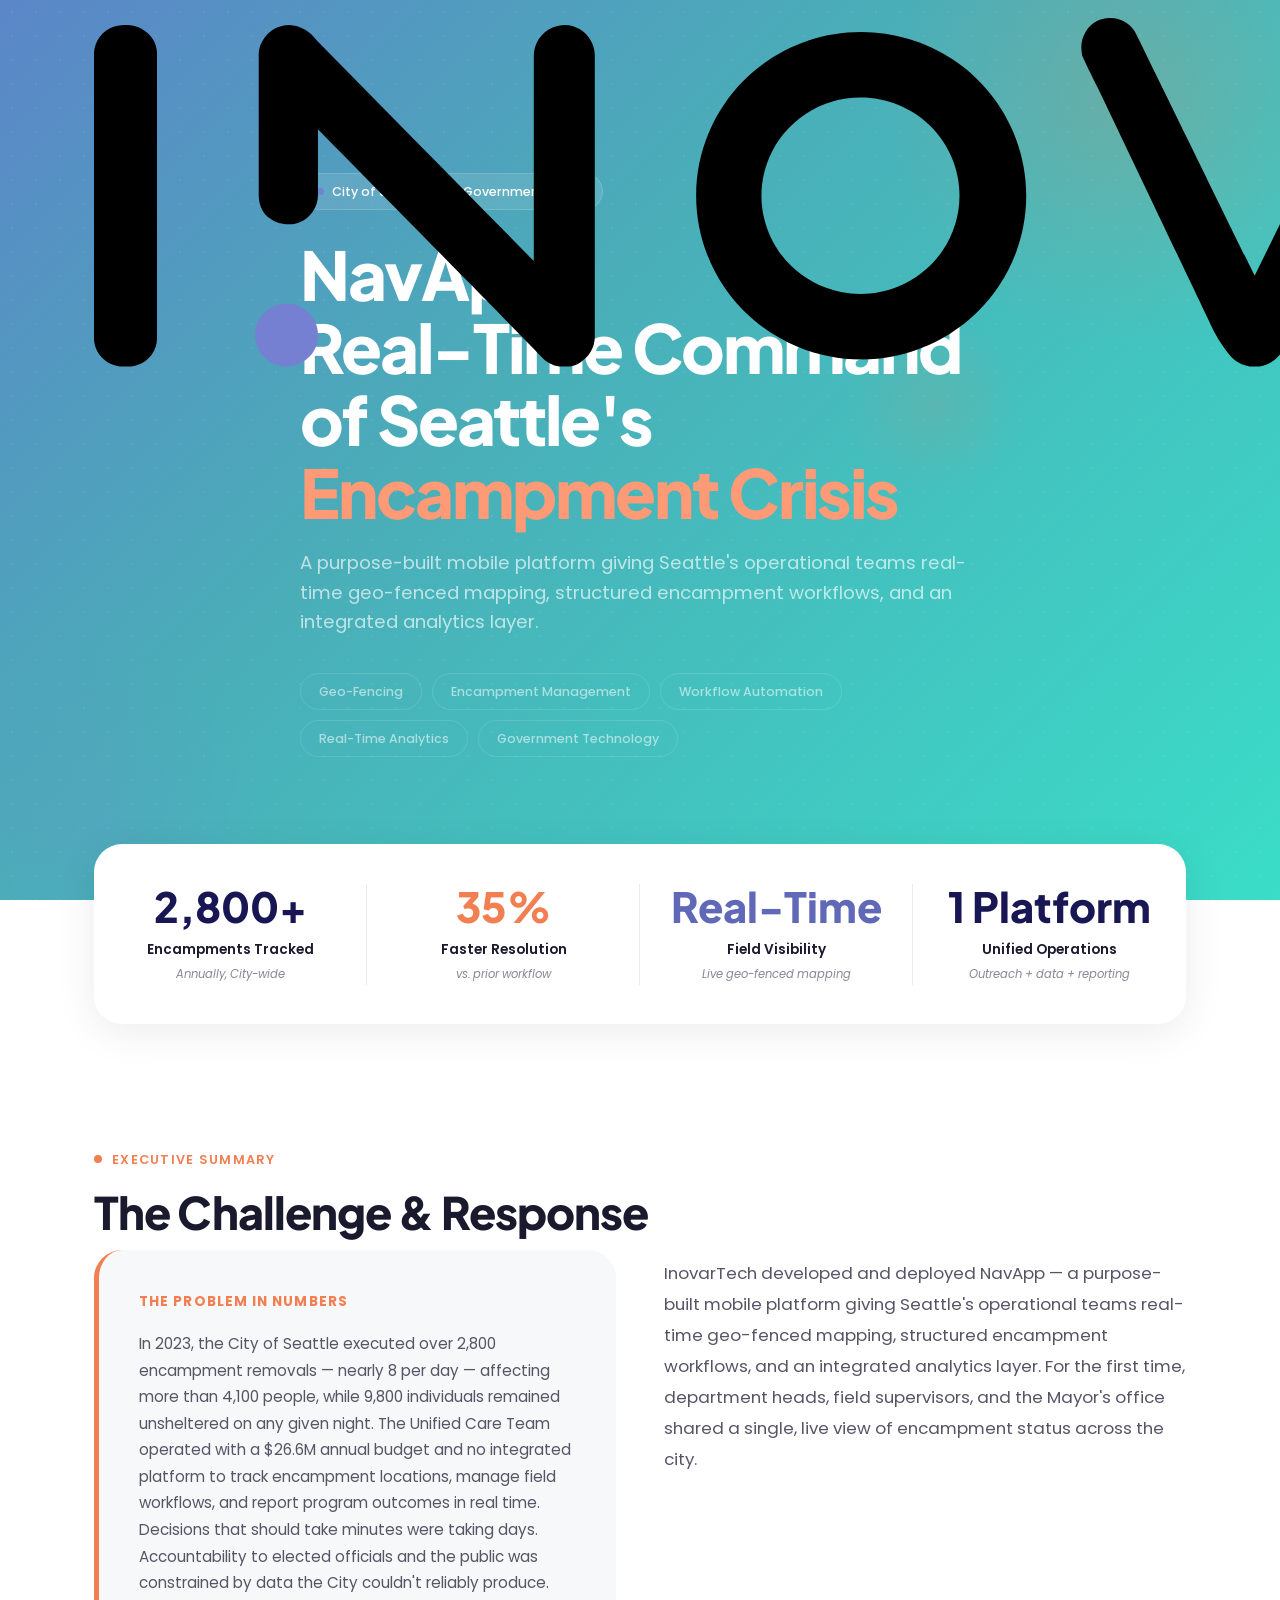
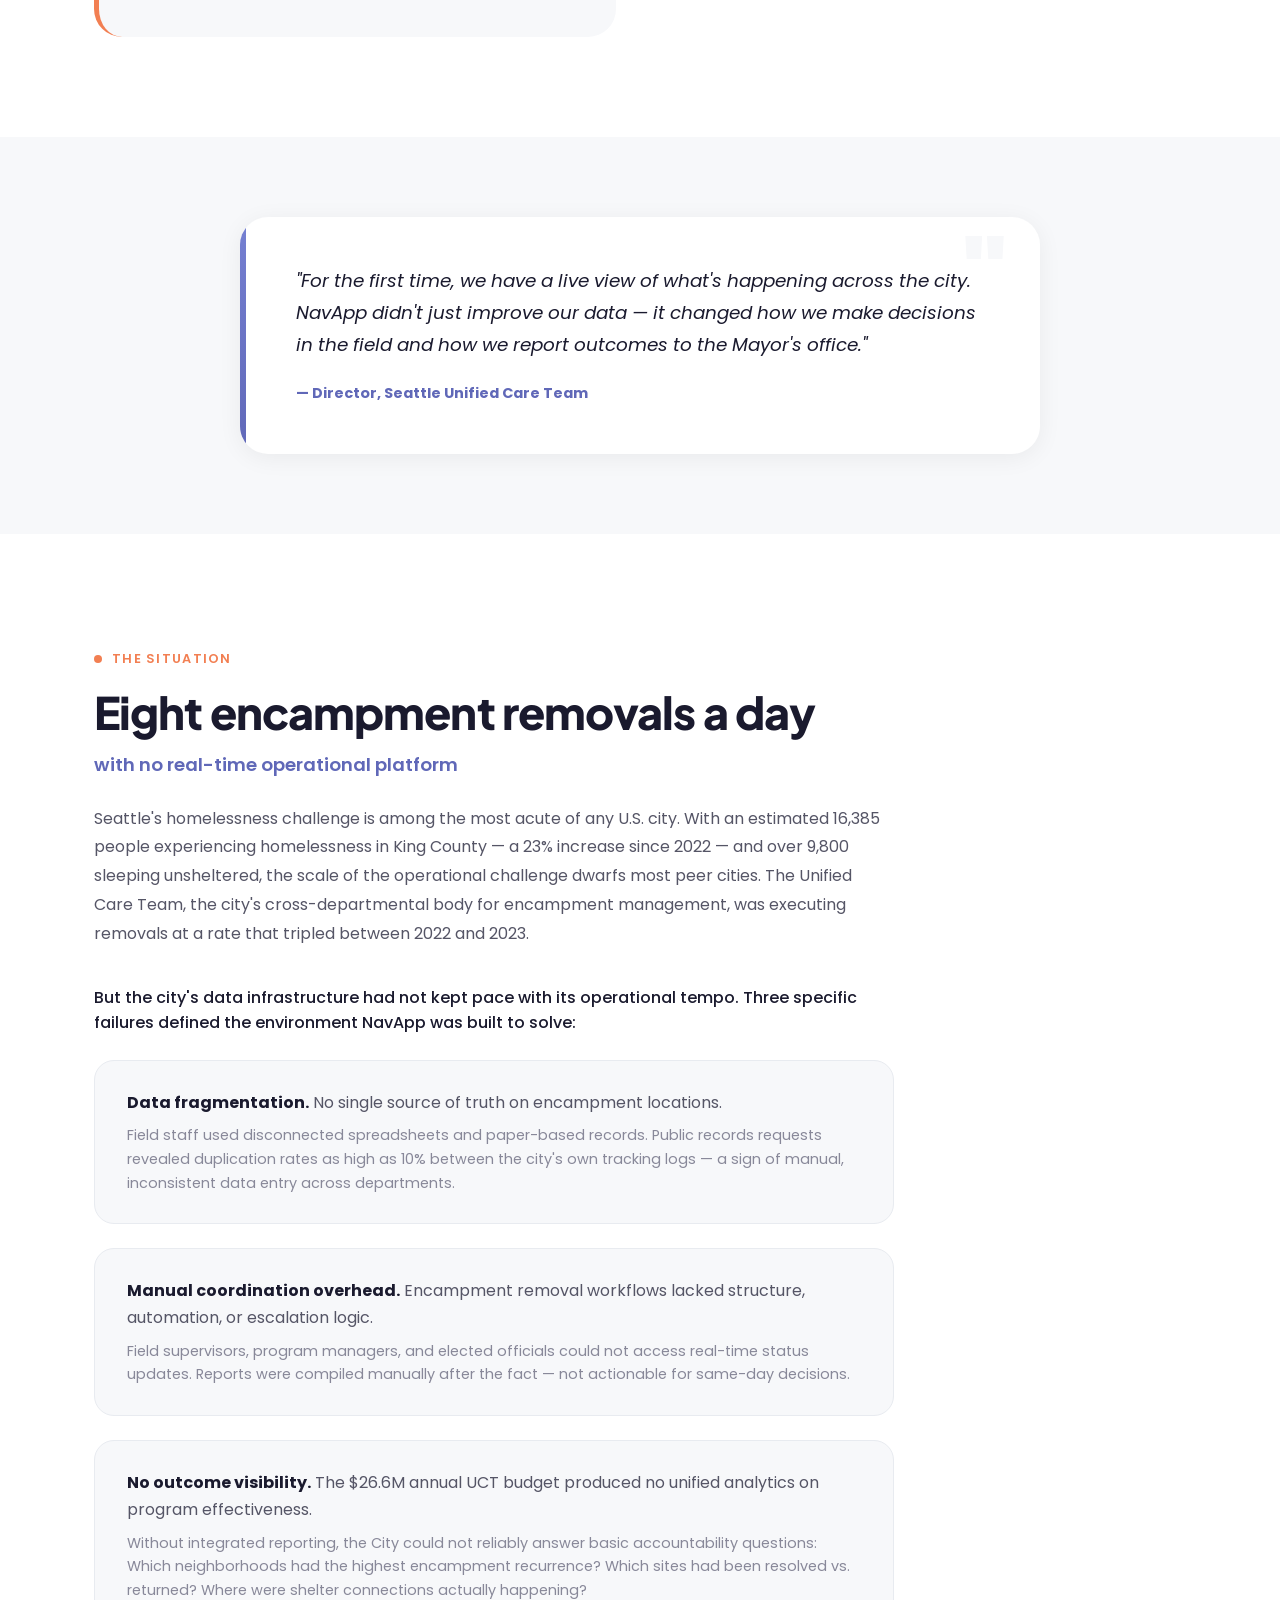
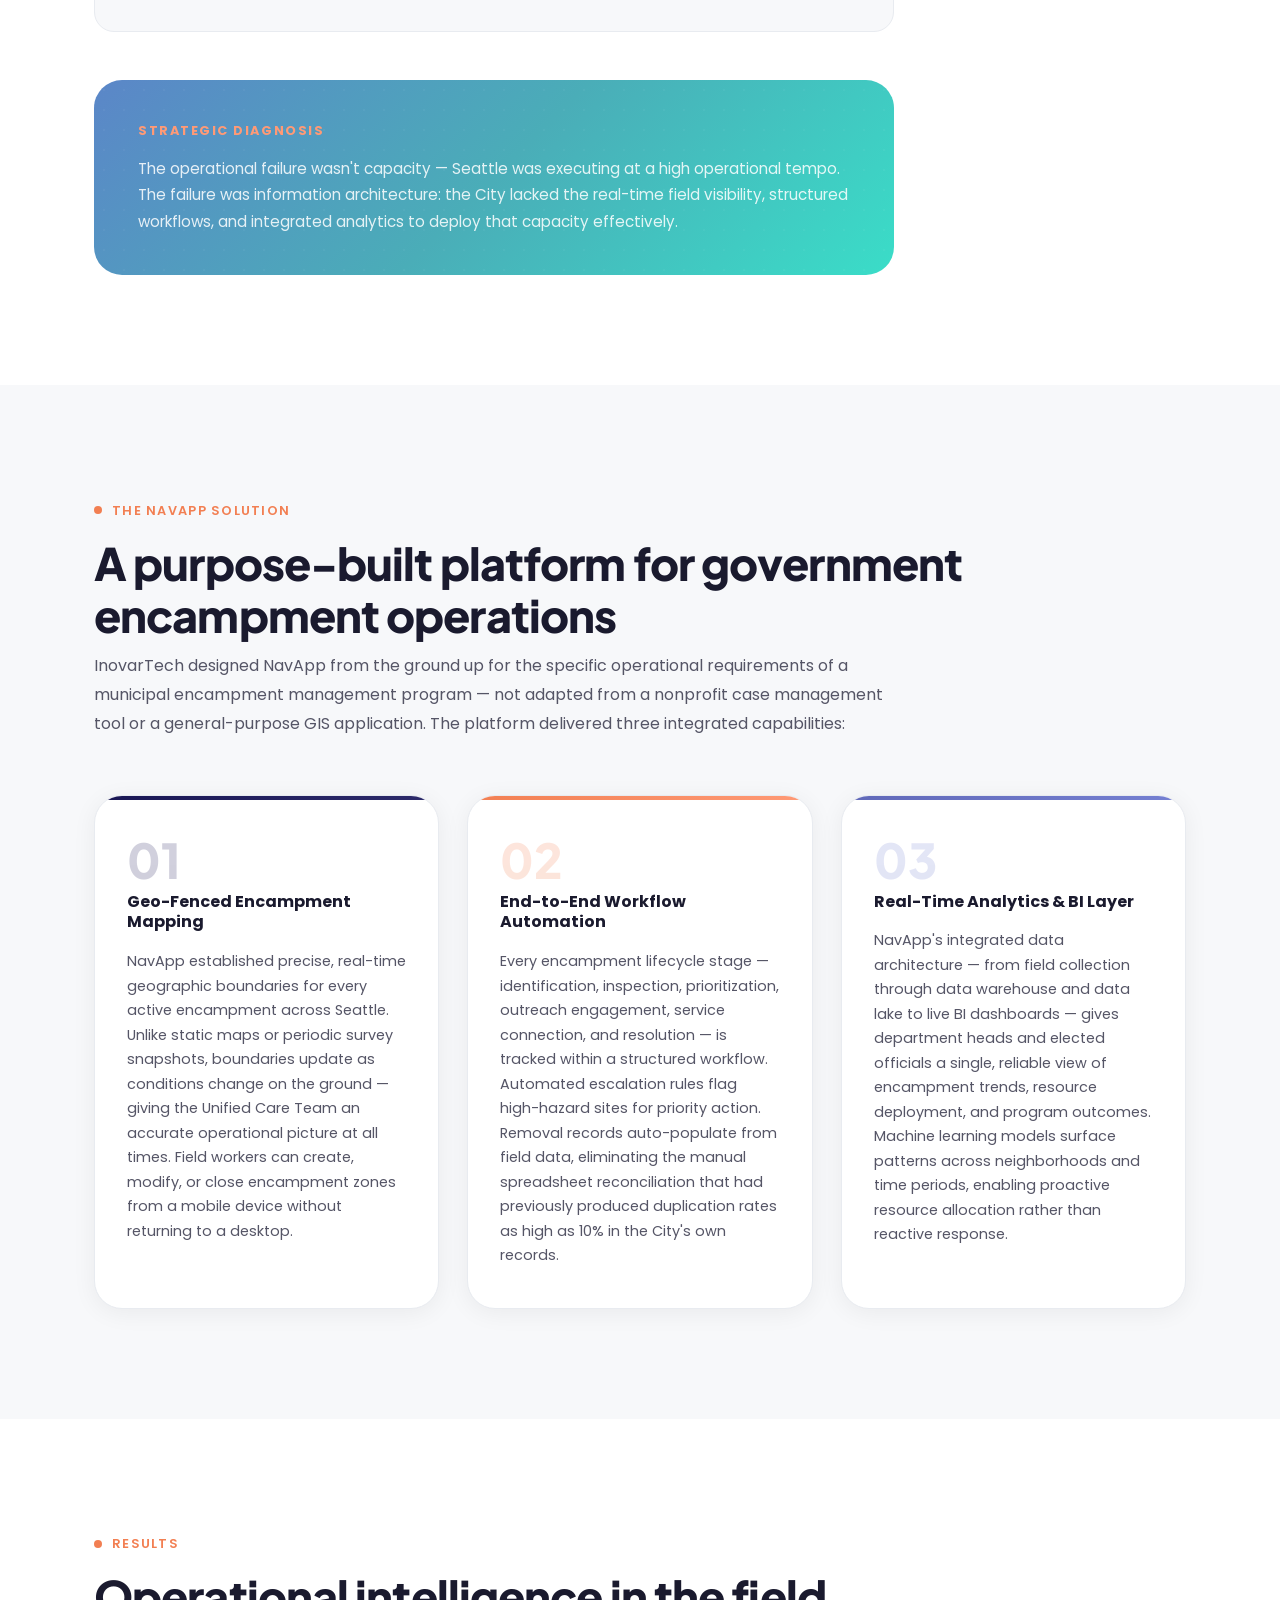
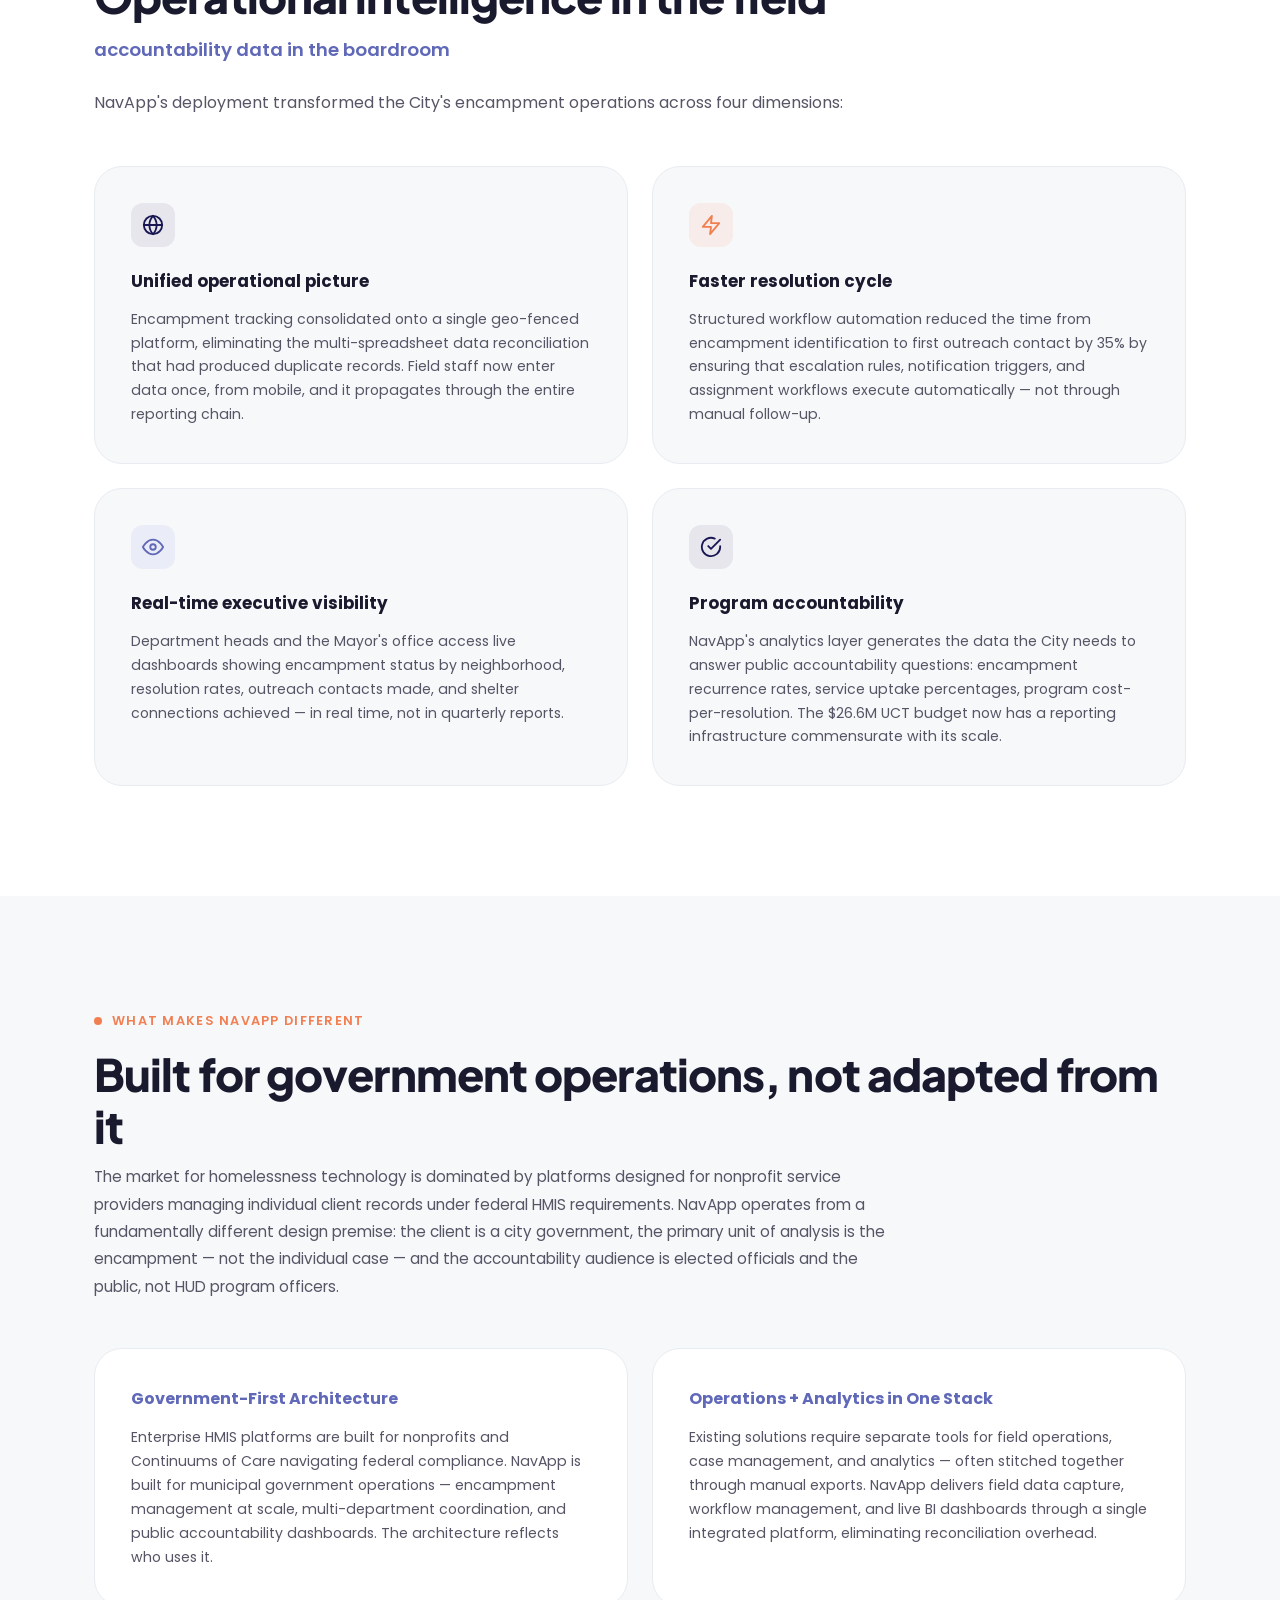
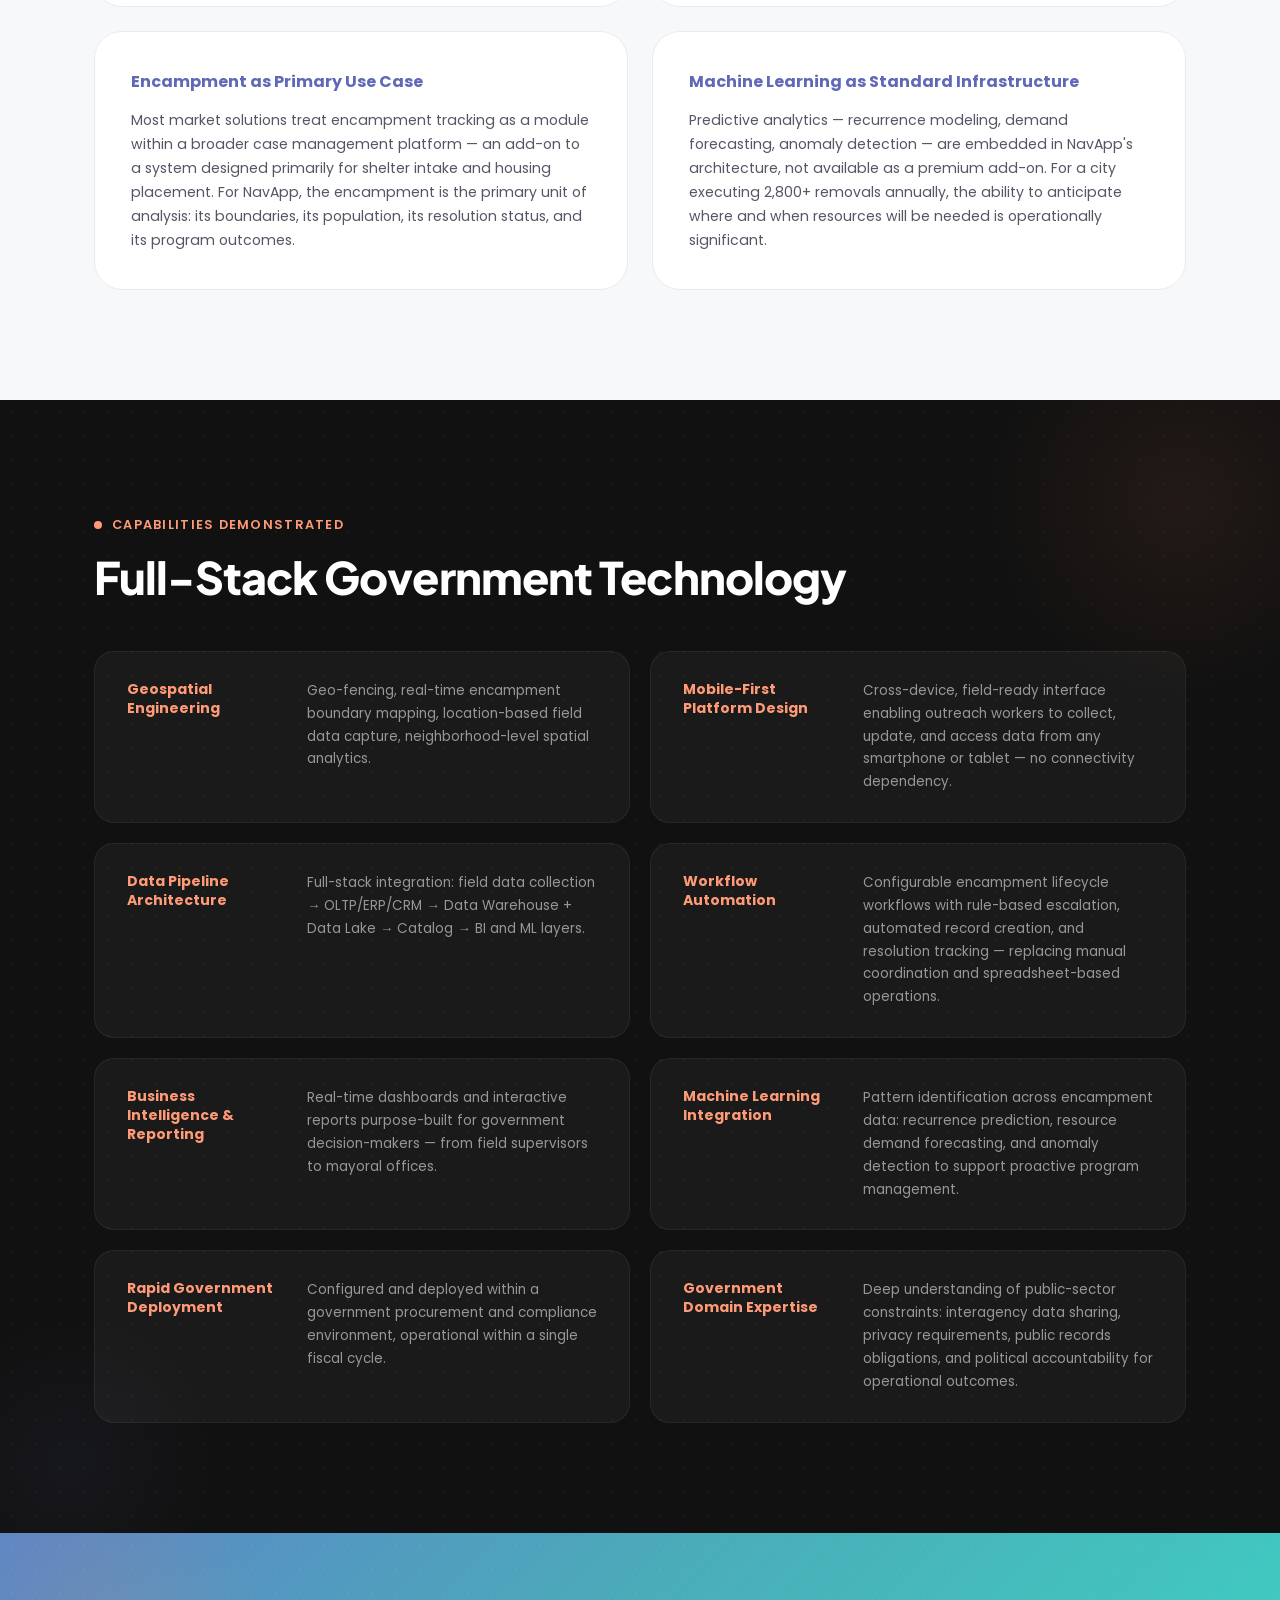
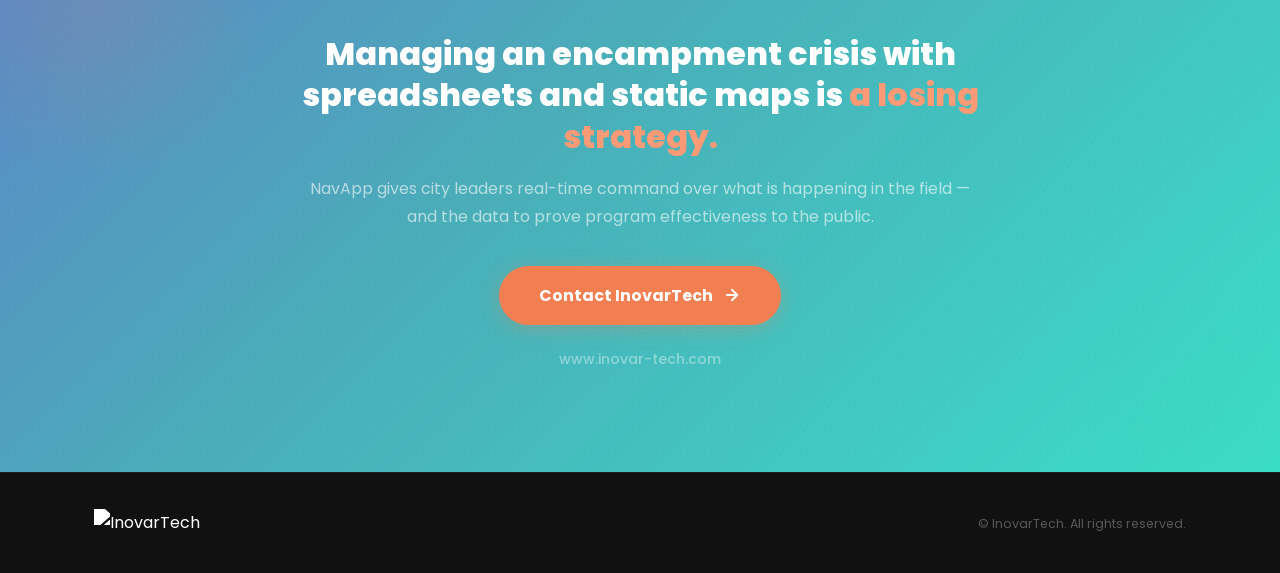
==== commit fcb6a42e: "Update index.html" ====
--- a/navapp2/index.html
+++ b/navapp2/index.html
@@ -1210,10 +1210,10 @@
         <div class="container">
             <div class="nav-inner">
                 <a href="https://www.inovar-tech.com" class="nav-brand">
-                    <img src="public/InovarTech logo.svg" alt="InovarTech" class="nav-logo-img">
+                    <img src='[data-uri]'/>
                 </a>
                 <ul class="nav-links">
-                    <li><a href="https://www.inovar-tech.com" class="nav-cta">Contact Us</a></li>
+                    <li><a href="https://www.inovar-tech.com/contact-us" class="nav-cta">Contact Us</a></li>
                 </ul>
             </div>
         </div>
@@ -1603,7 +1603,7 @@
                 </h2>
                 <p>NavApp gives city leaders real-time command over what is happening in the field — and the data to
                     prove program effectiveness to the public.</p>
-                <a href="https://www.inovar-tech.com" class="cta-btn" target="_blank" rel="noopener">
+                <a href="https://www.inovar-tech.com/contact-us" class="cta-btn" target="_blank" rel="noopener">
                     Contact InovarTech
                     <svg xmlns="http://www.w3.org/2000/svg" viewBox="0 0 24 24" fill="none" stroke="currentColor"
                         stroke-width="2.5" stroke-linecap="round" stroke-linejoin="round">
@@ -1663,4 +1663,4 @@
     </script>
 </body>
 
-</html>+</html>
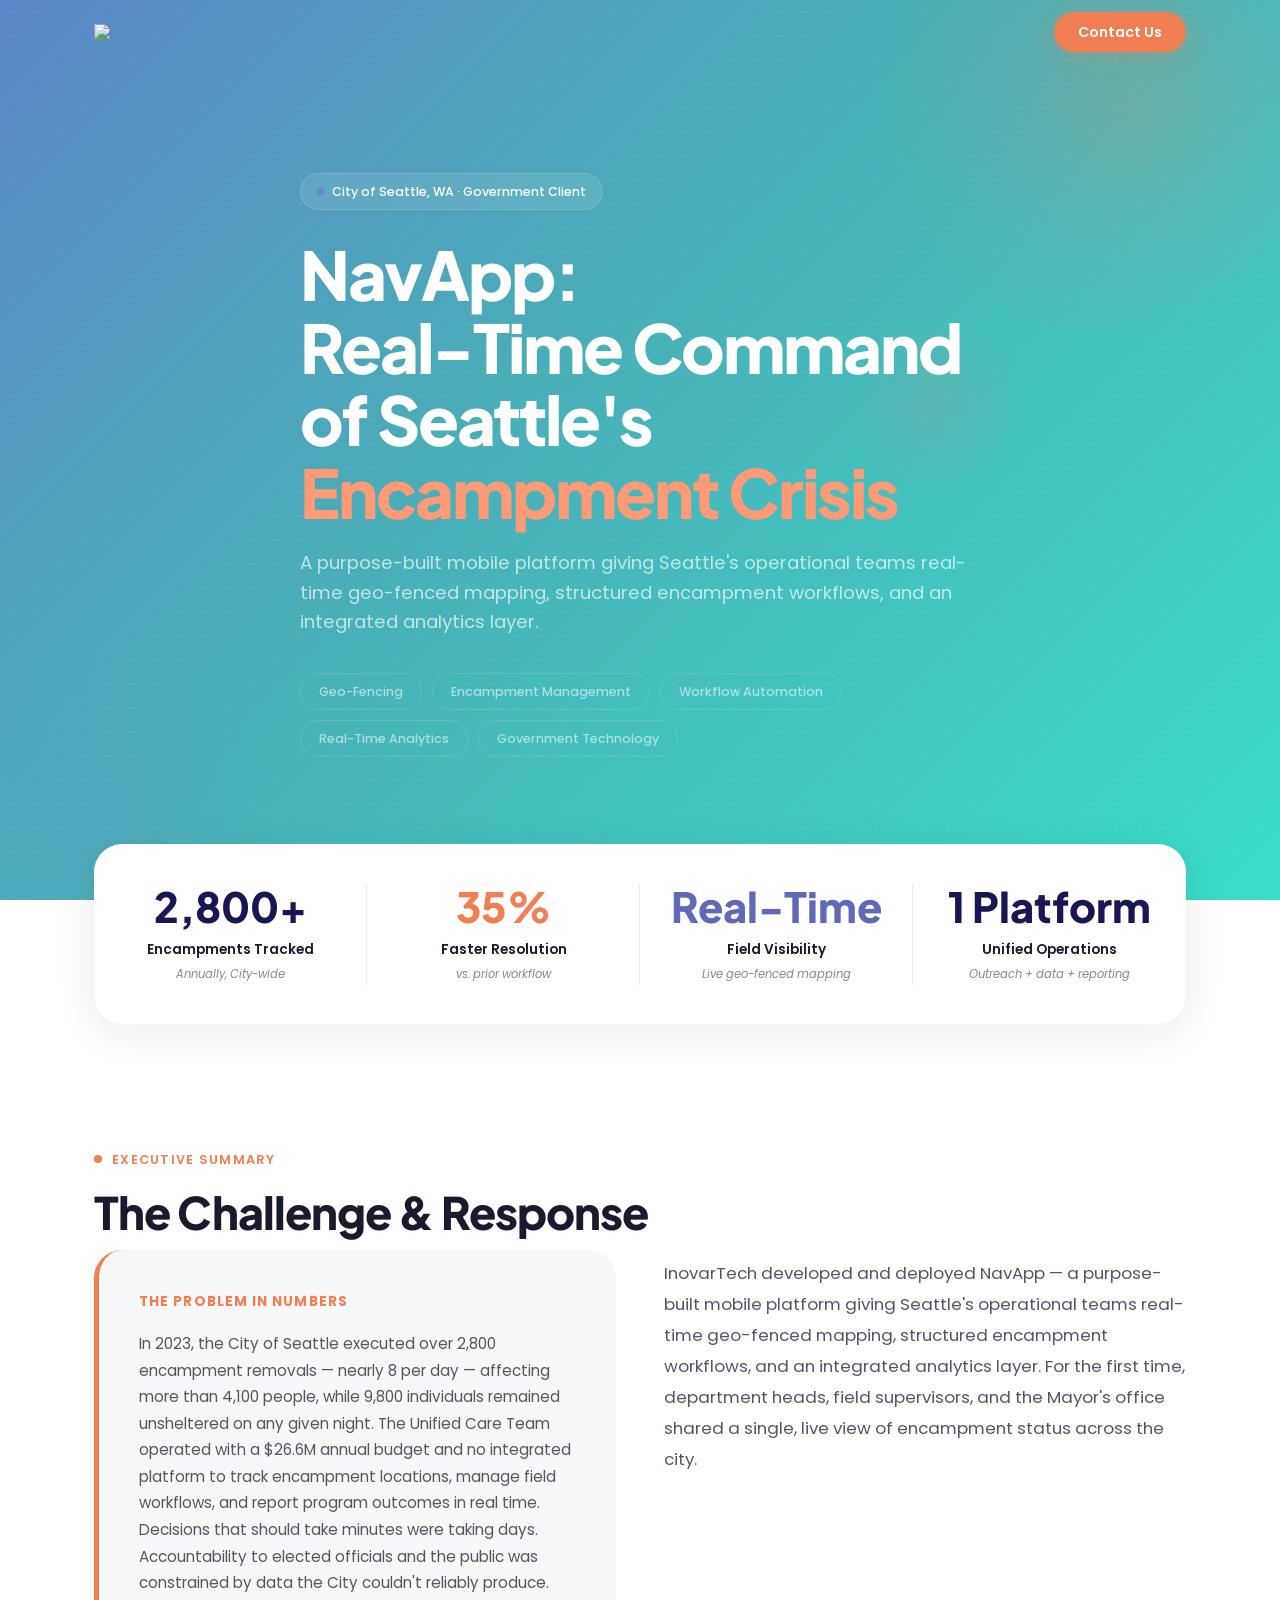
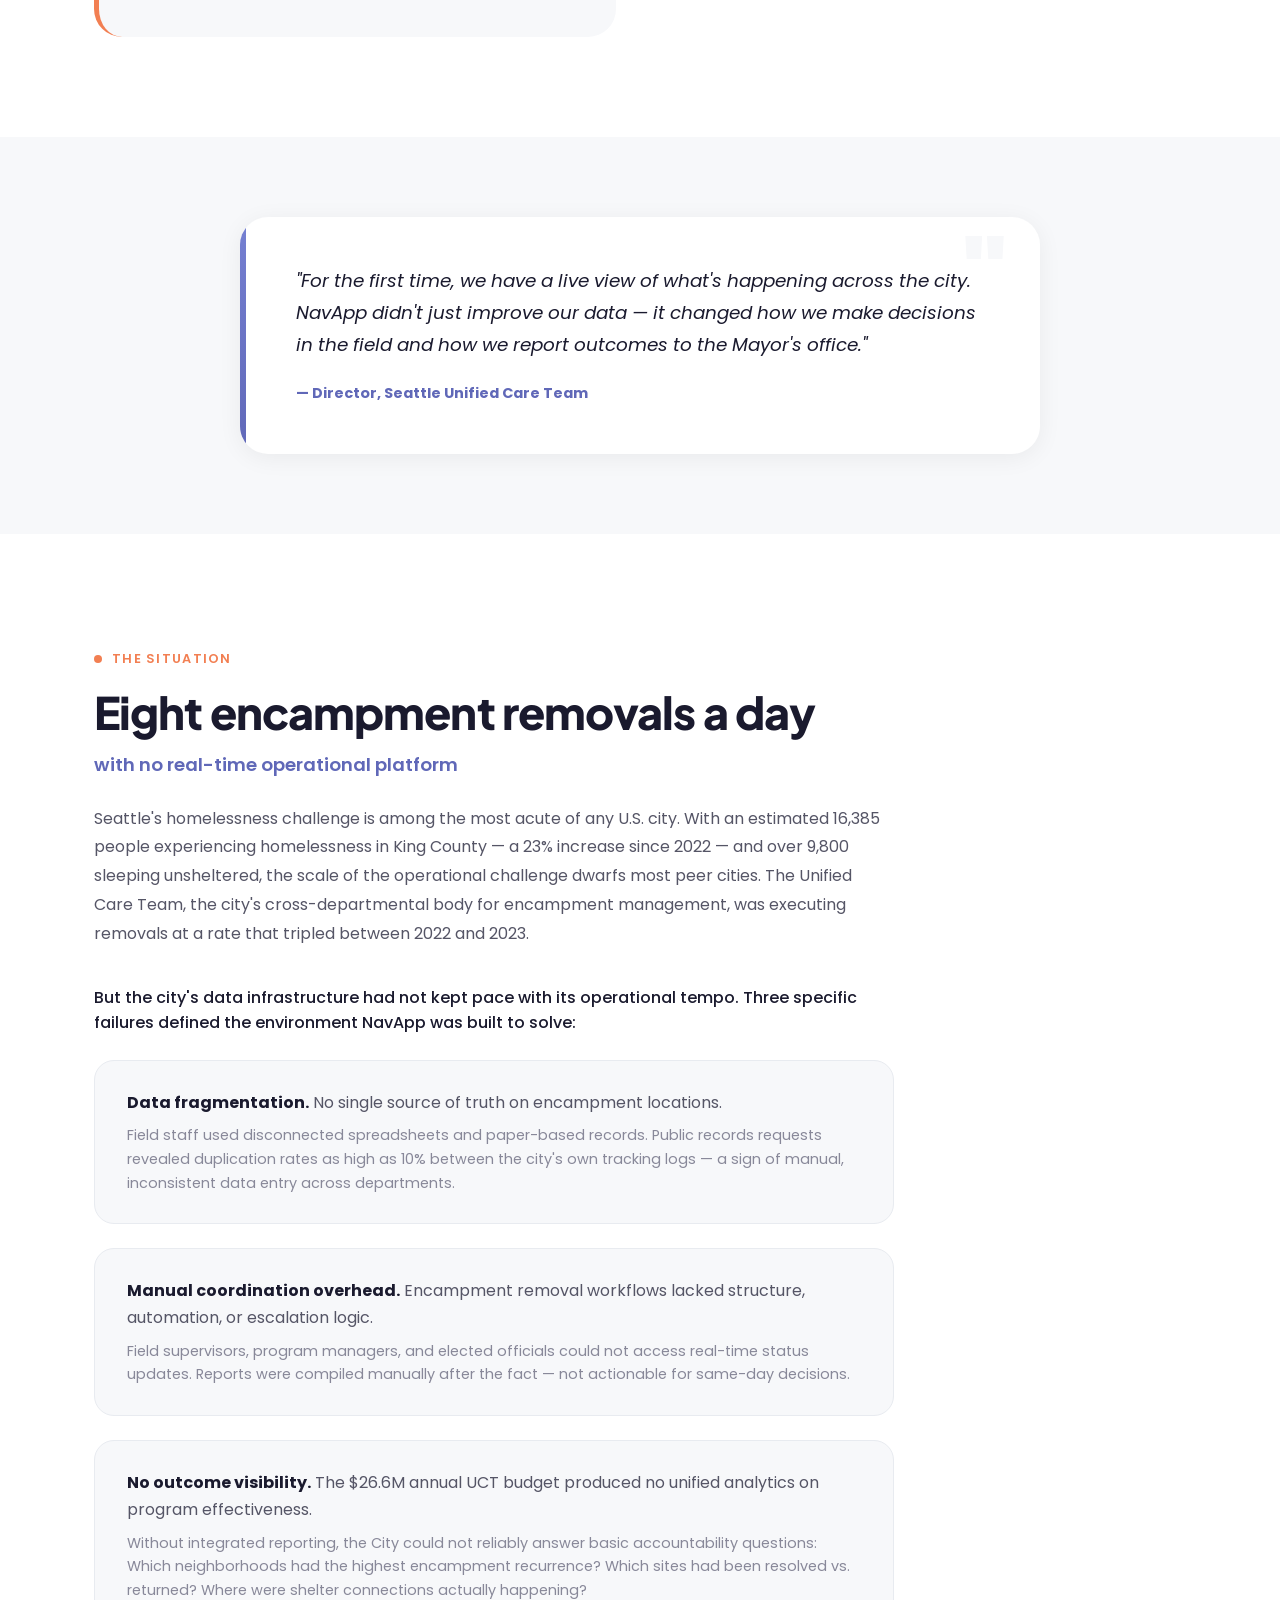
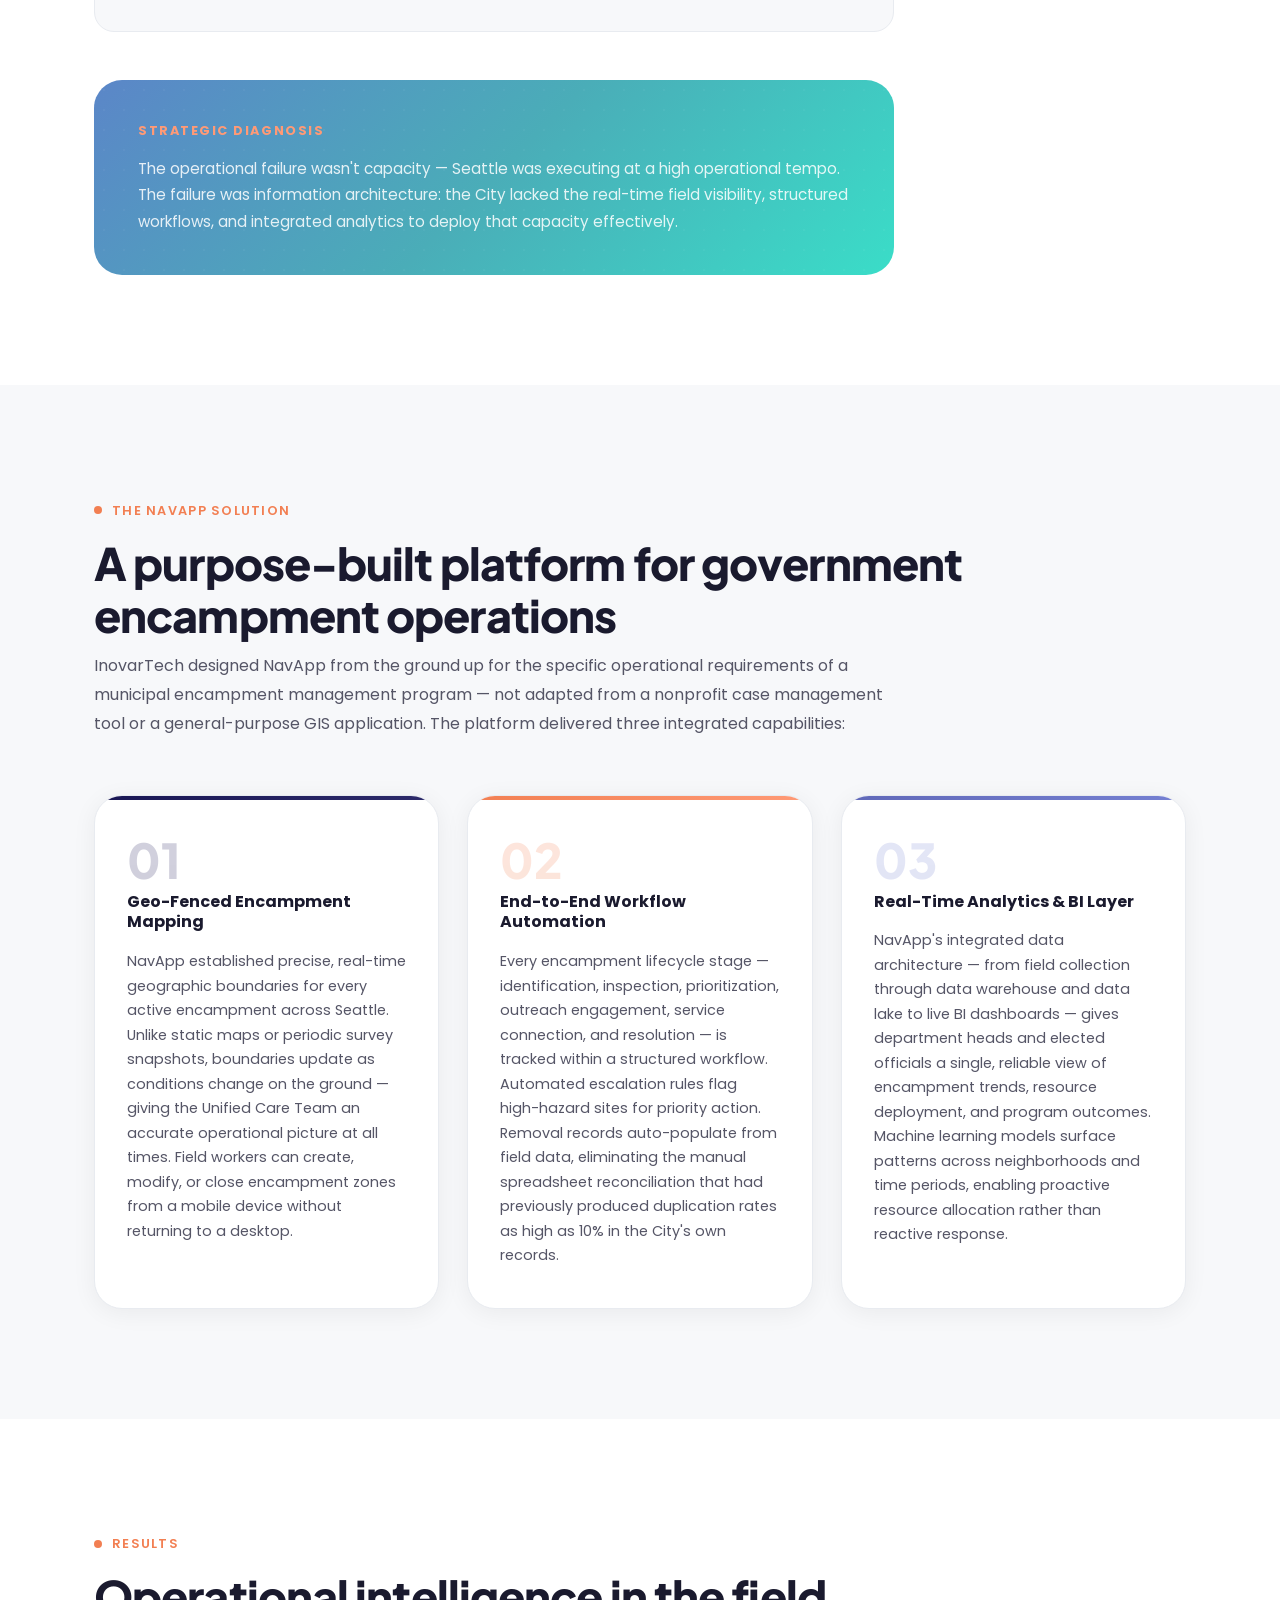
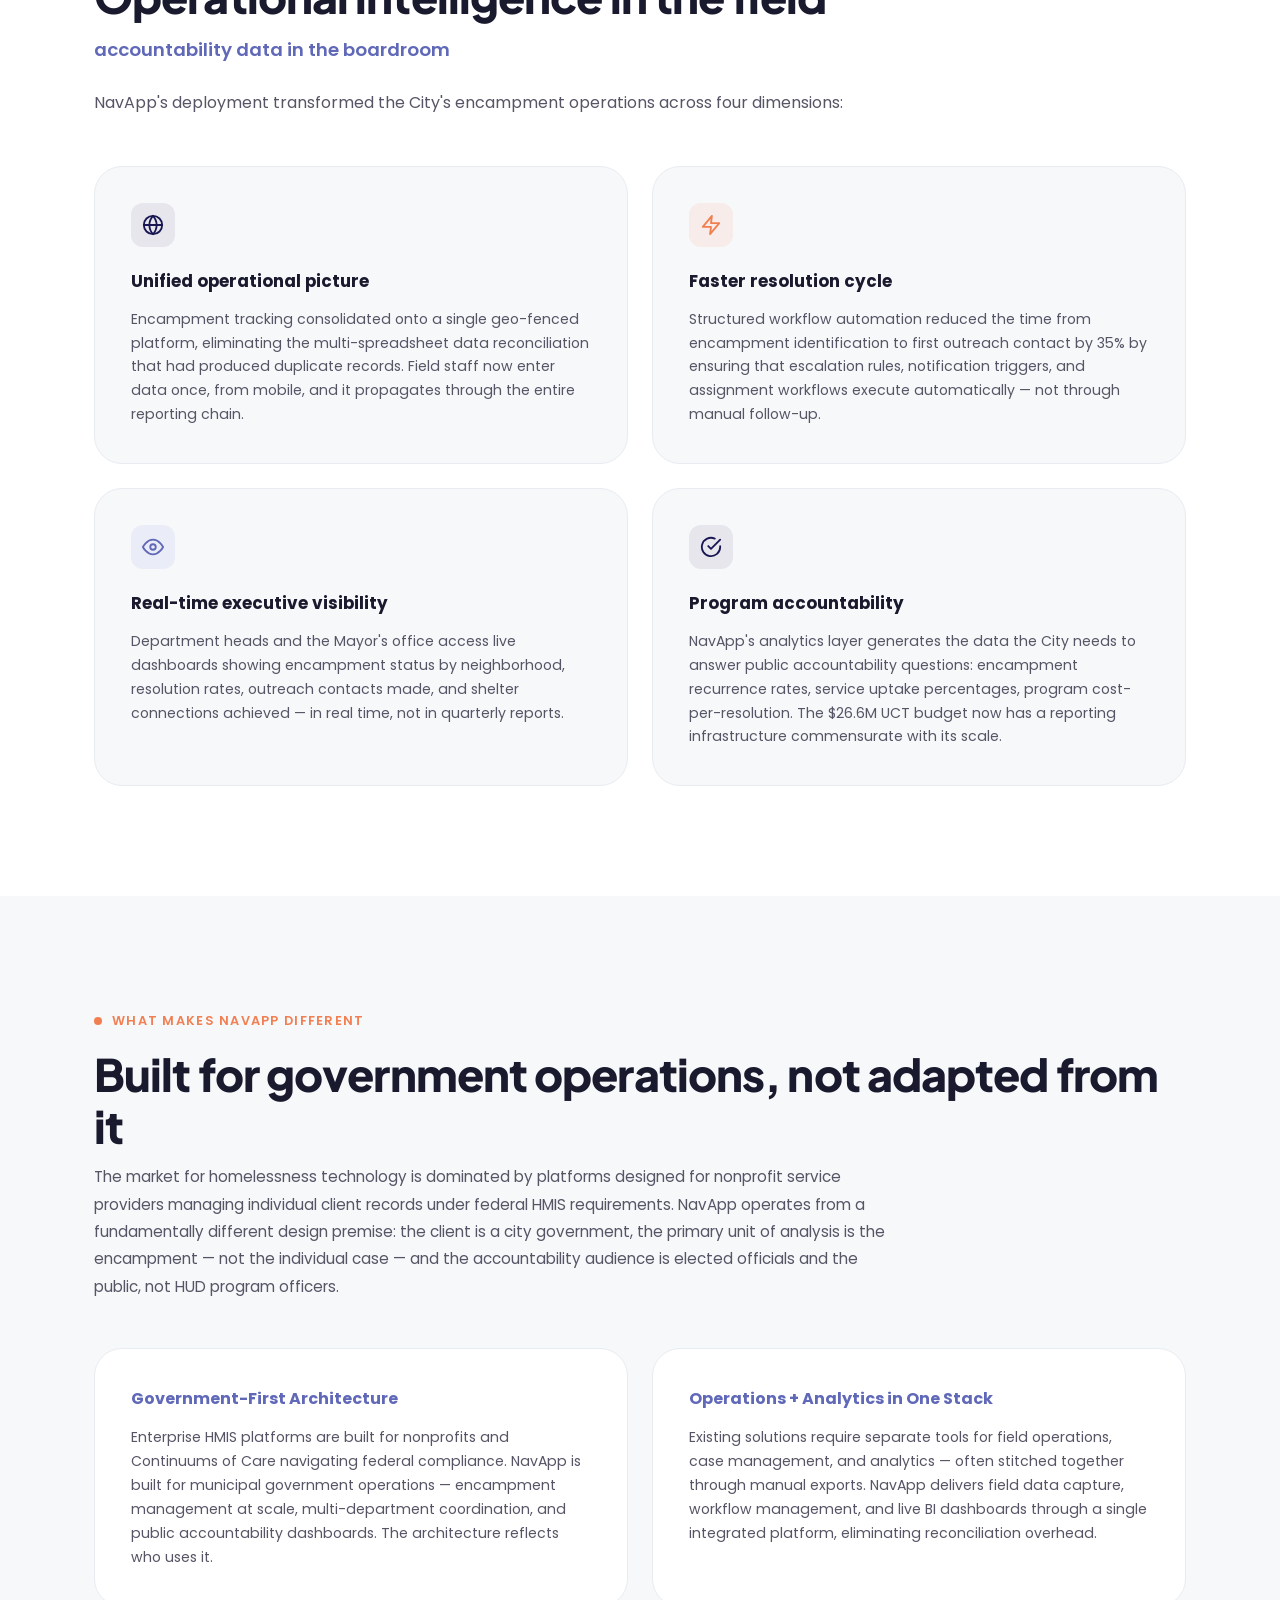
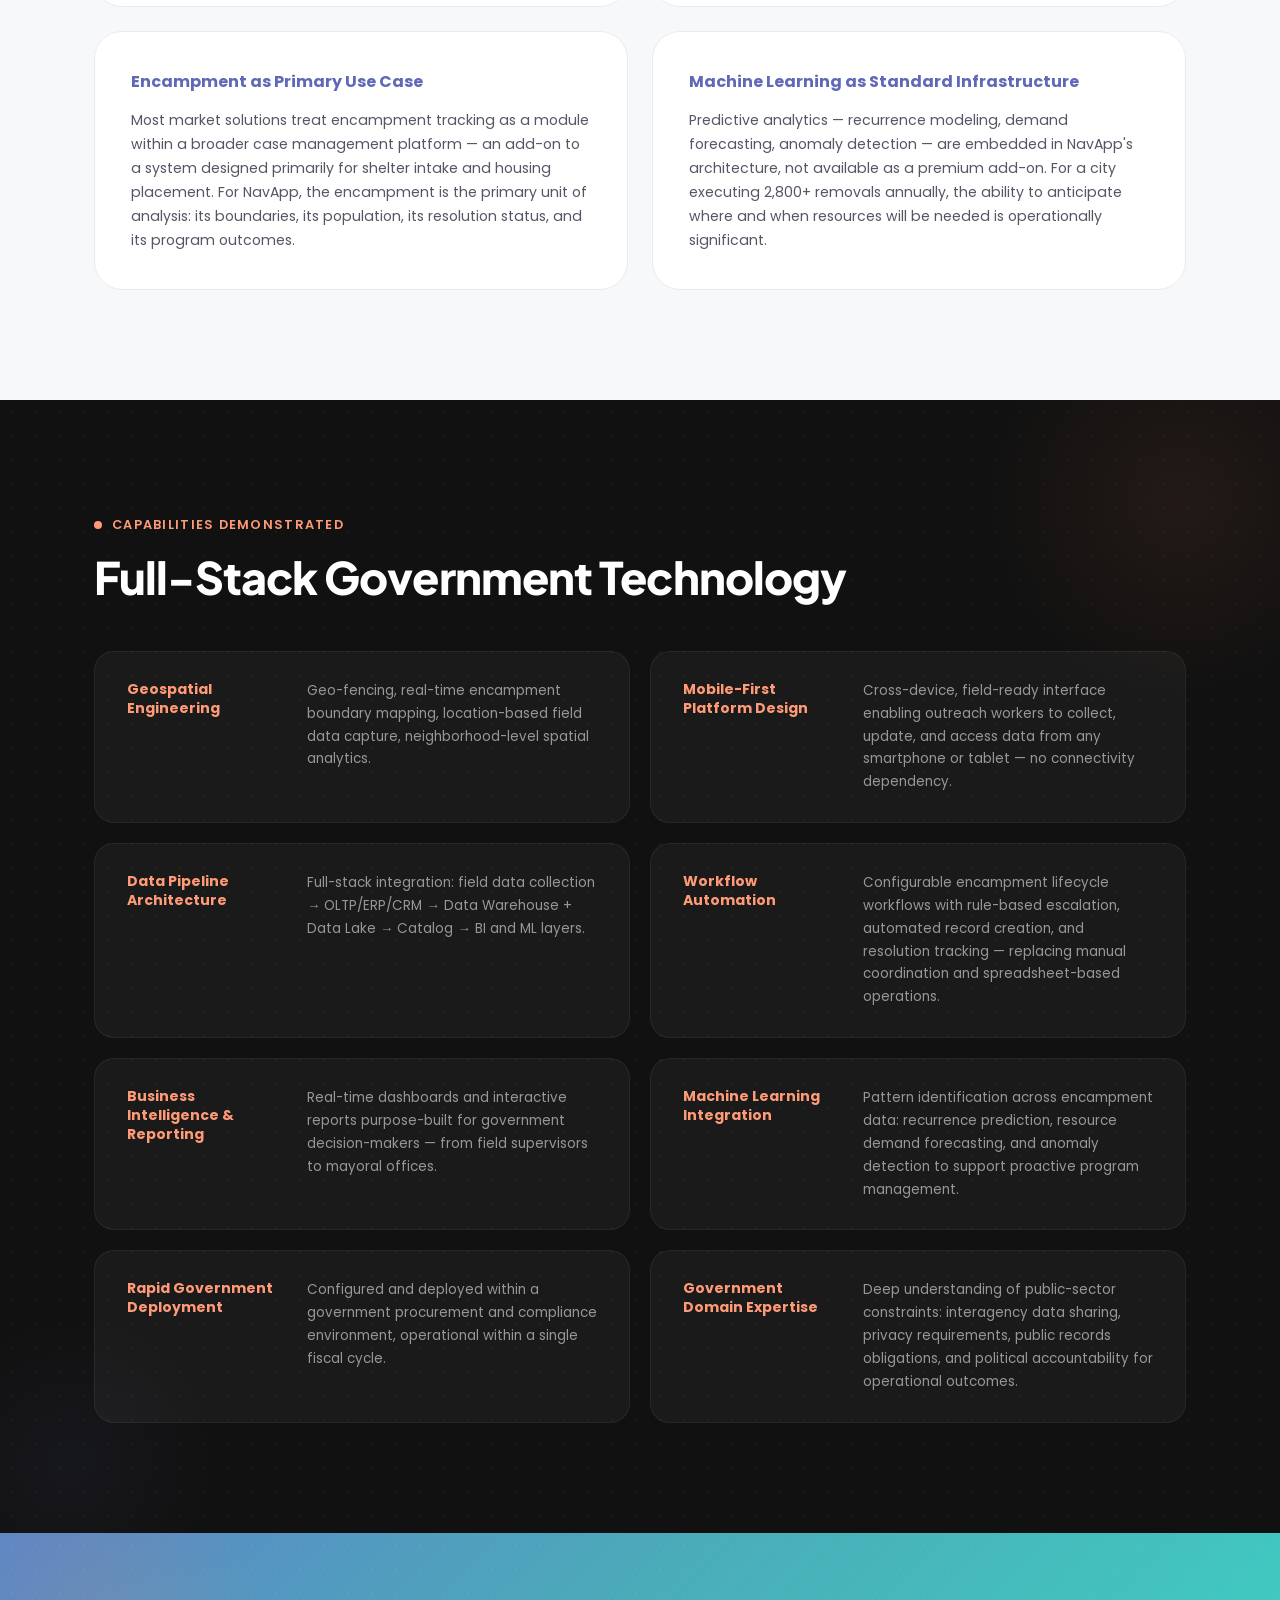
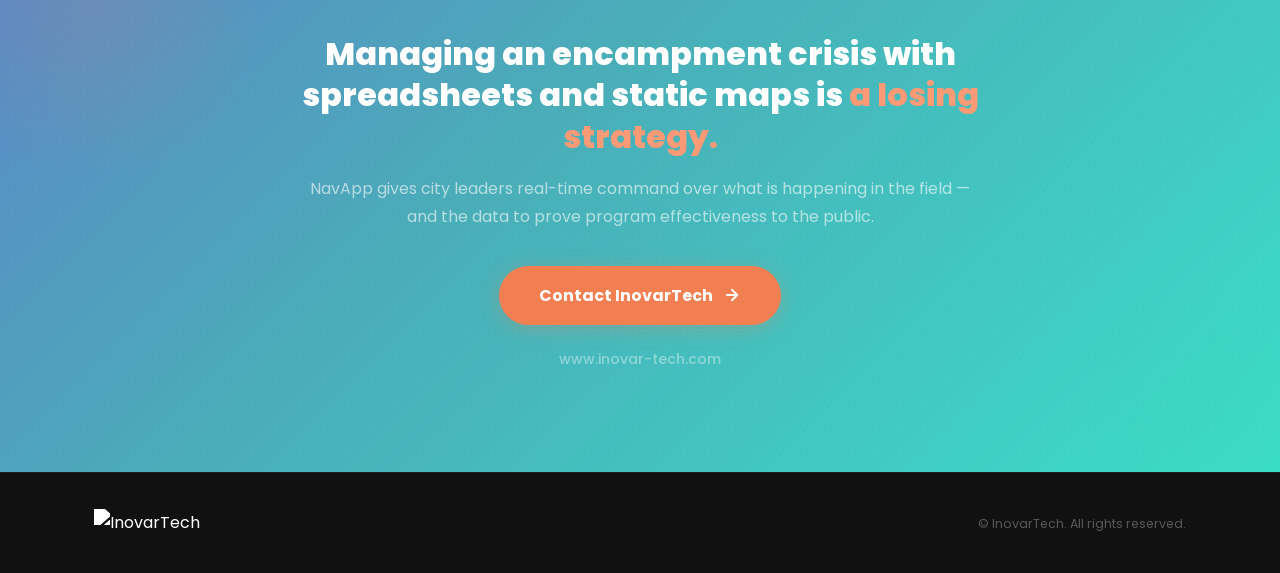
==== commit 3065c194: "Update index.html" ====
--- a/navapp2/index.html
+++ b/navapp2/index.html
@@ -1210,7 +1210,7 @@
         <div class="container">
             <div class="nav-inner">
                 <a href="https://www.inovar-tech.com" class="nav-brand">
-                    <img src='[data-uri]'/>
+                    <img src='https://framerusercontent.com/images/2QGctGKKqQ5x5i0dcev6S0uEuQ.png'/>
                 </a>
                 <ul class="nav-links">
                     <li><a href="https://www.inovar-tech.com/contact-us" class="nav-cta">Contact Us</a></li>
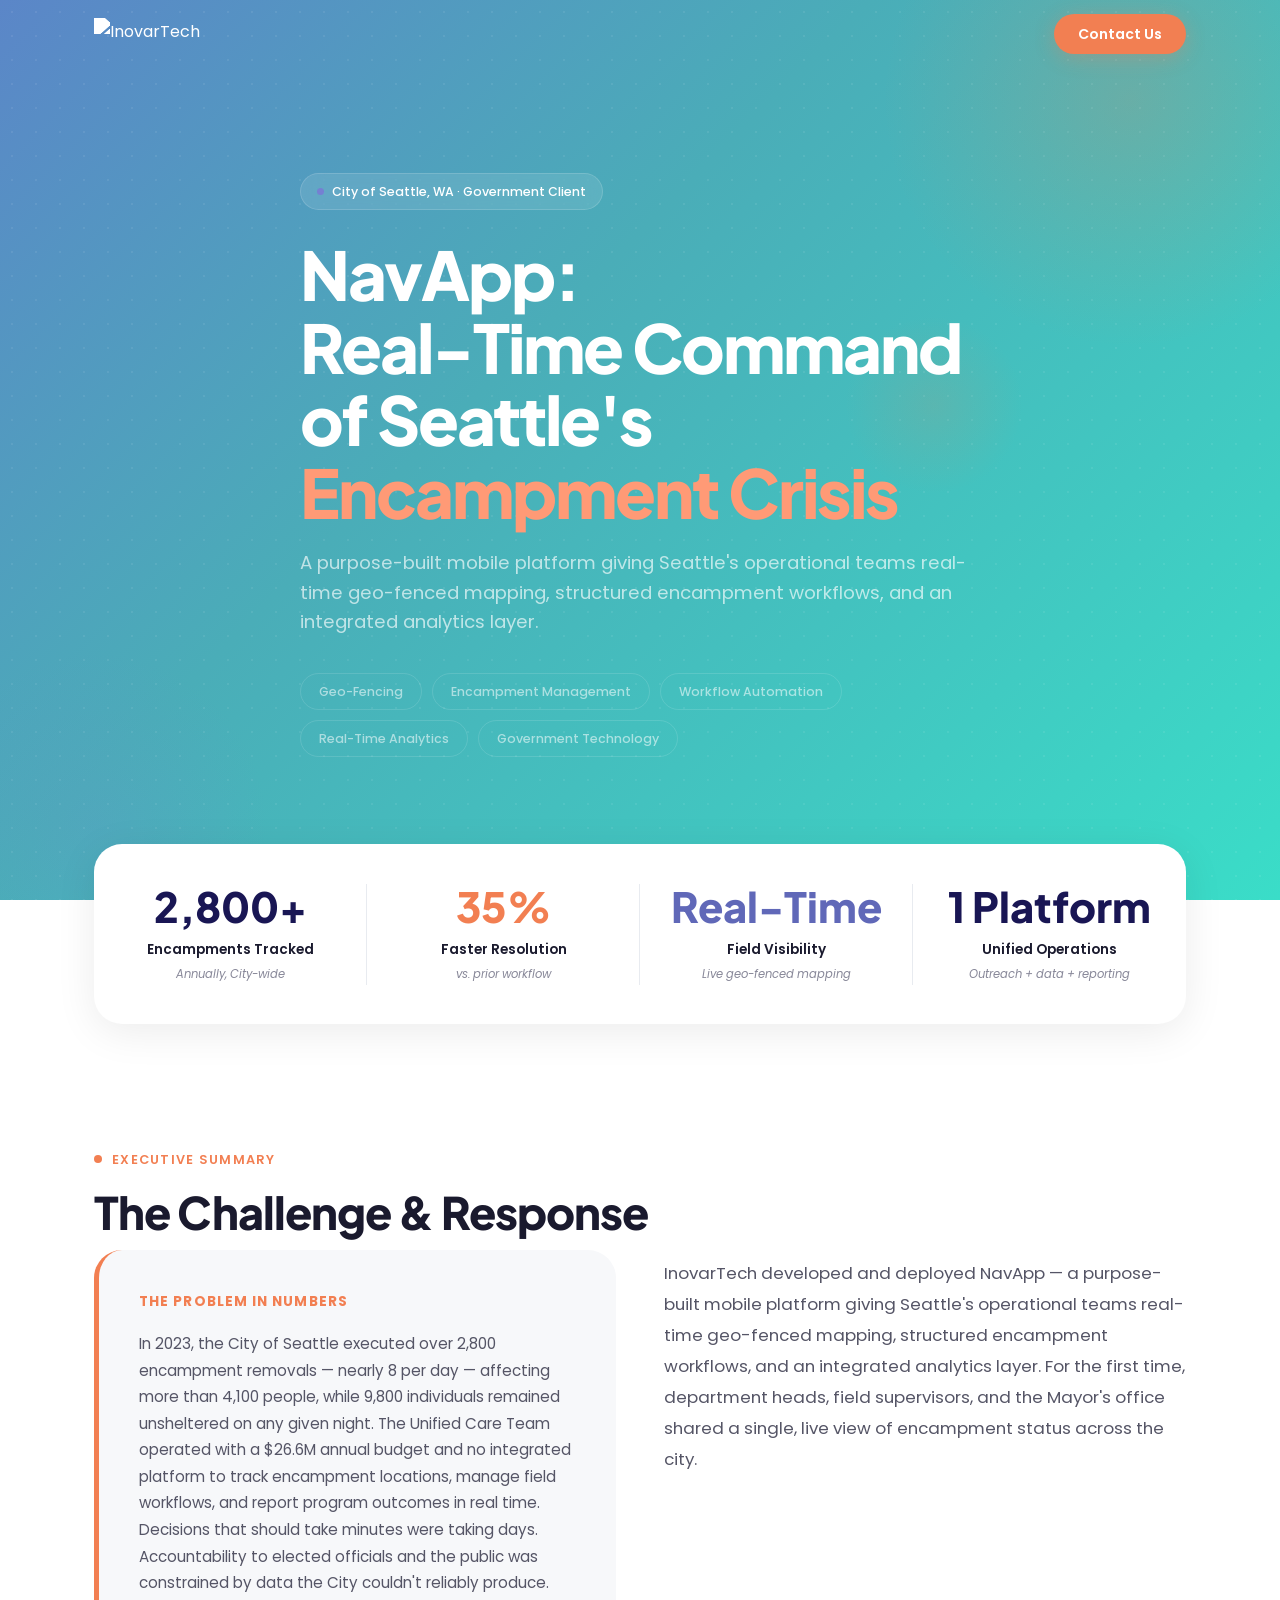
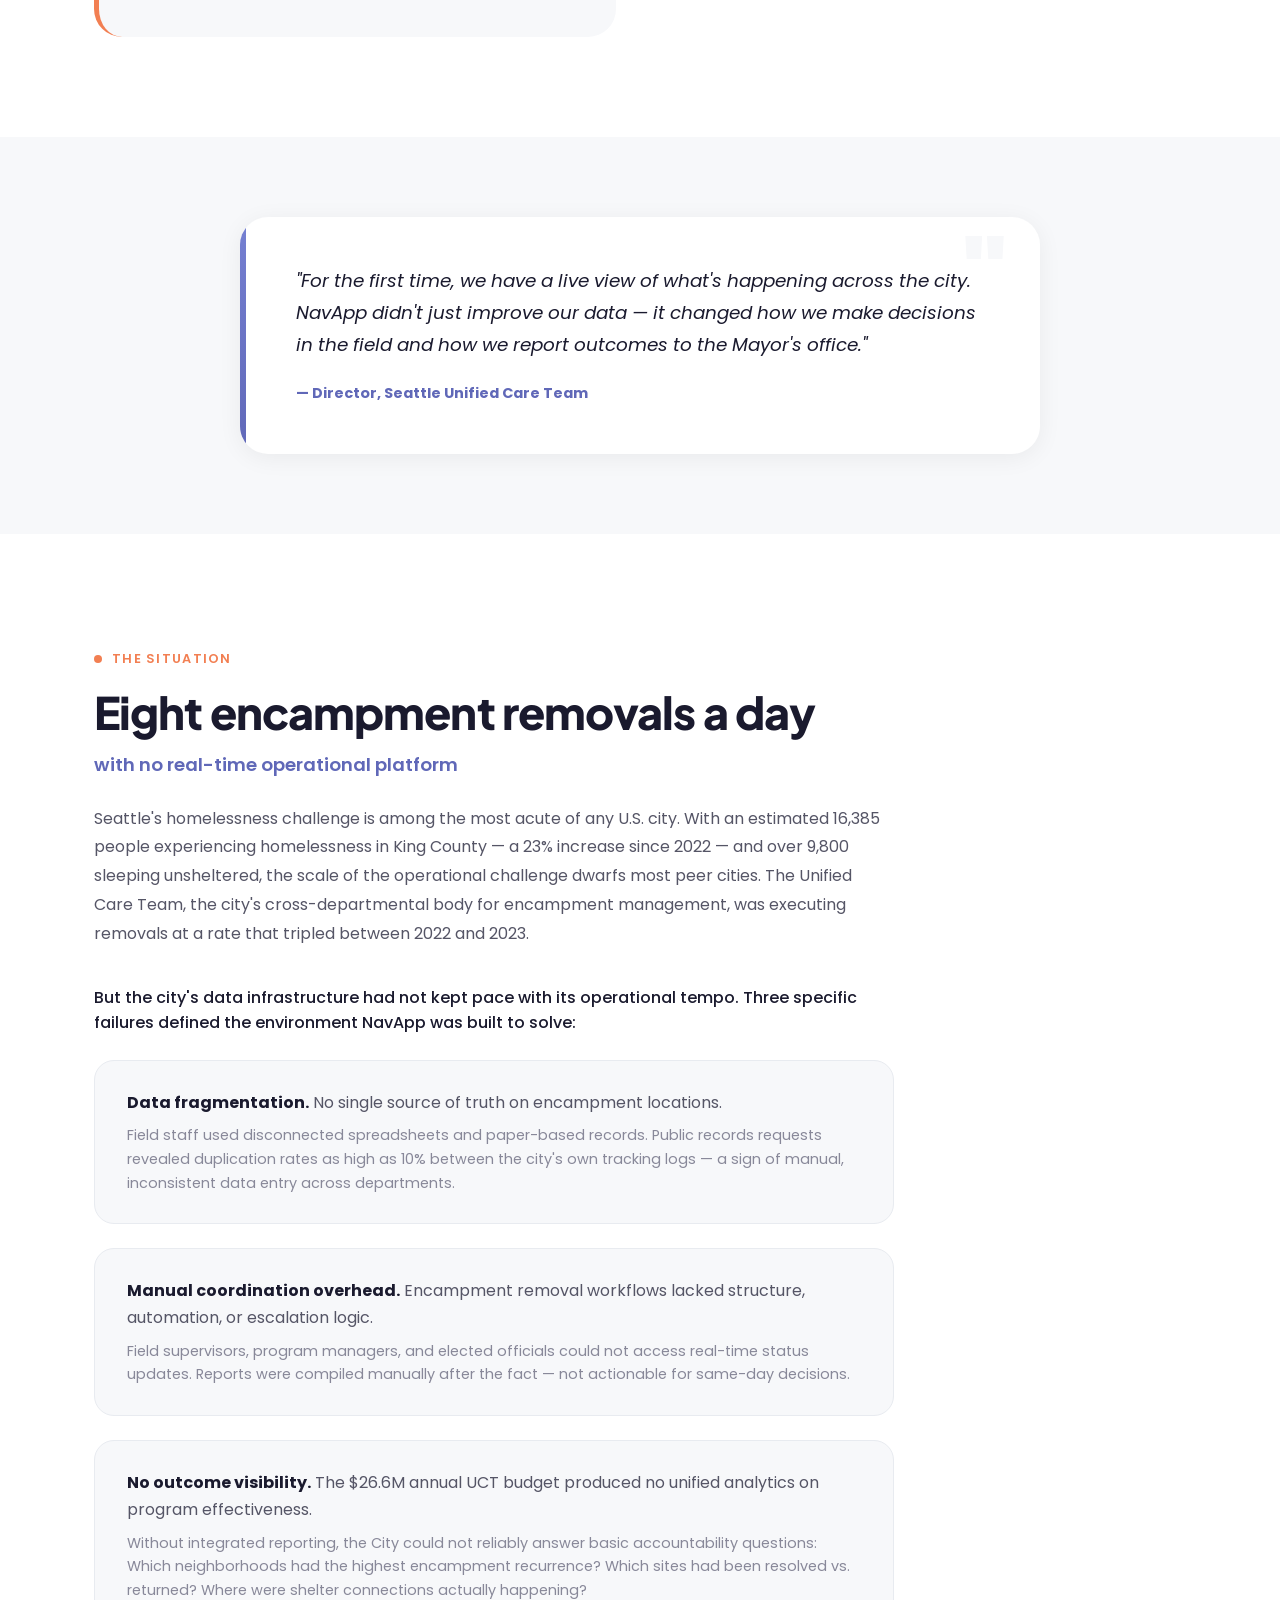
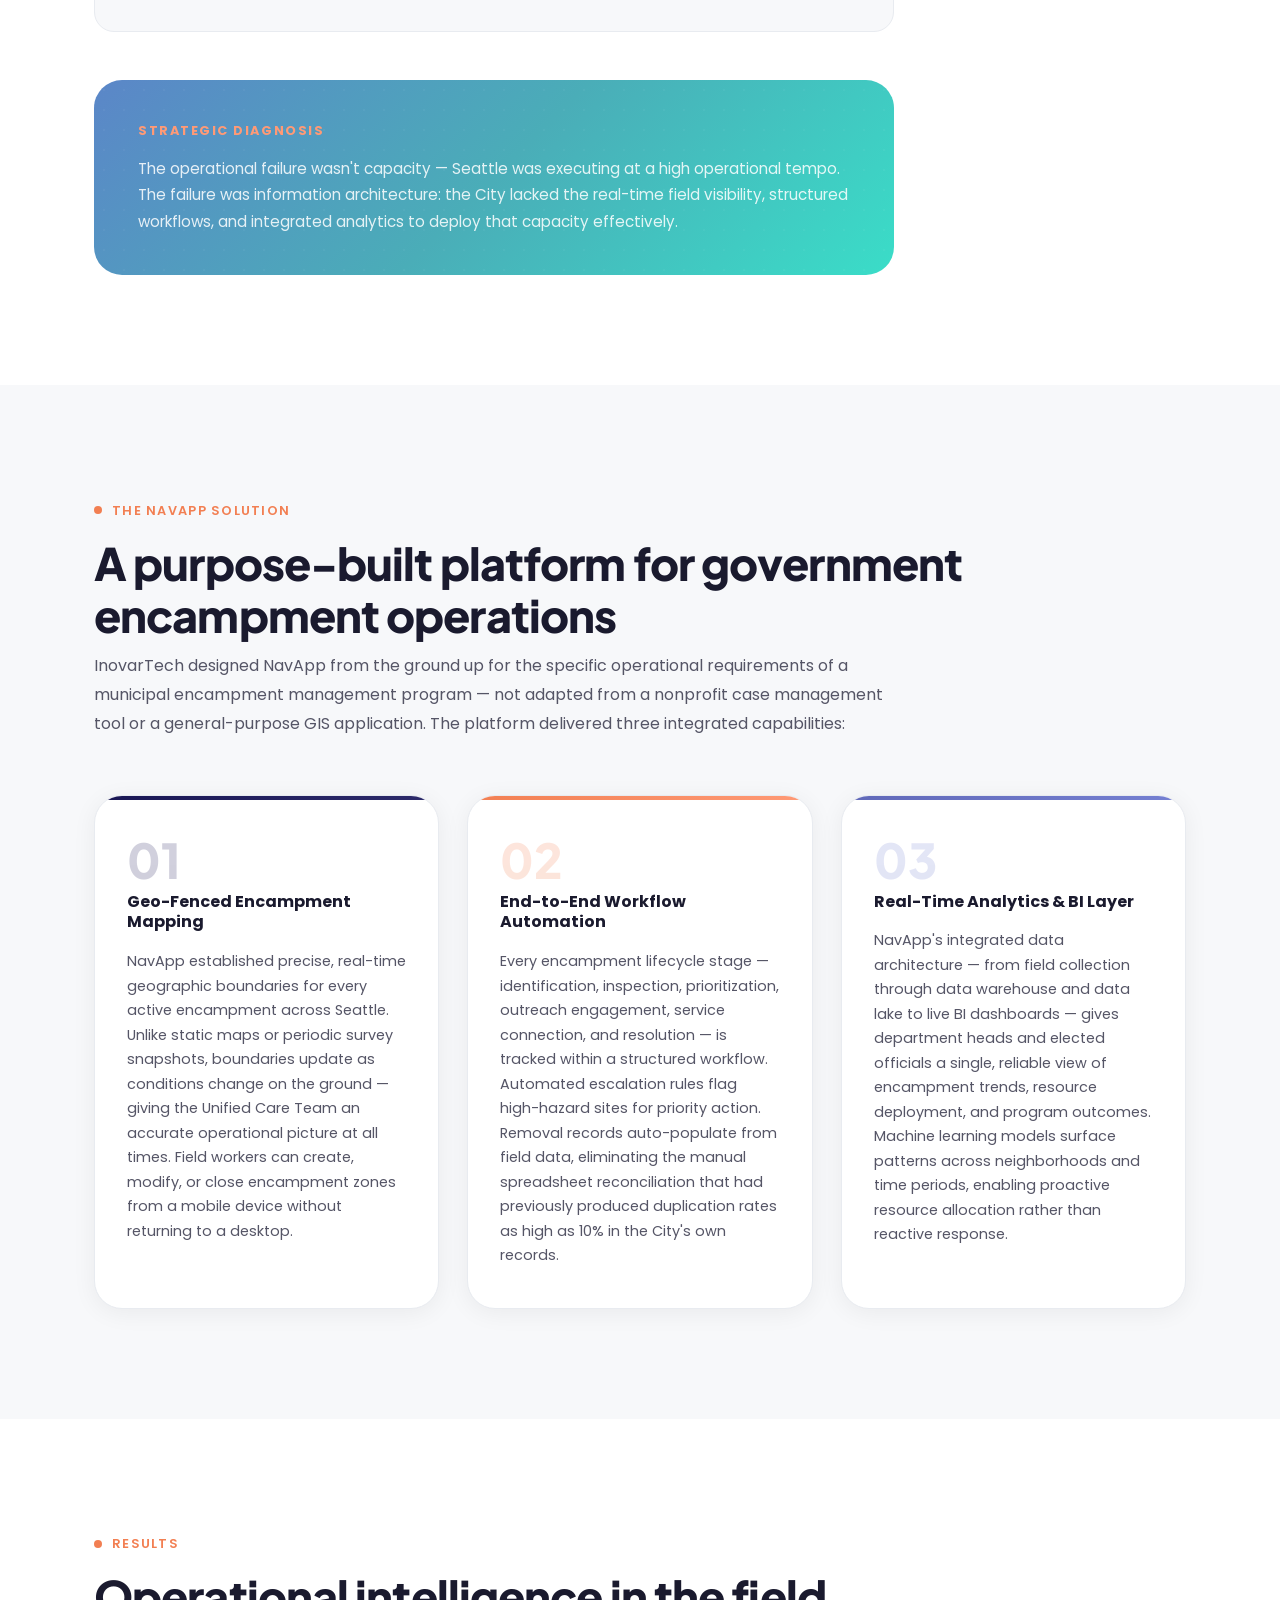
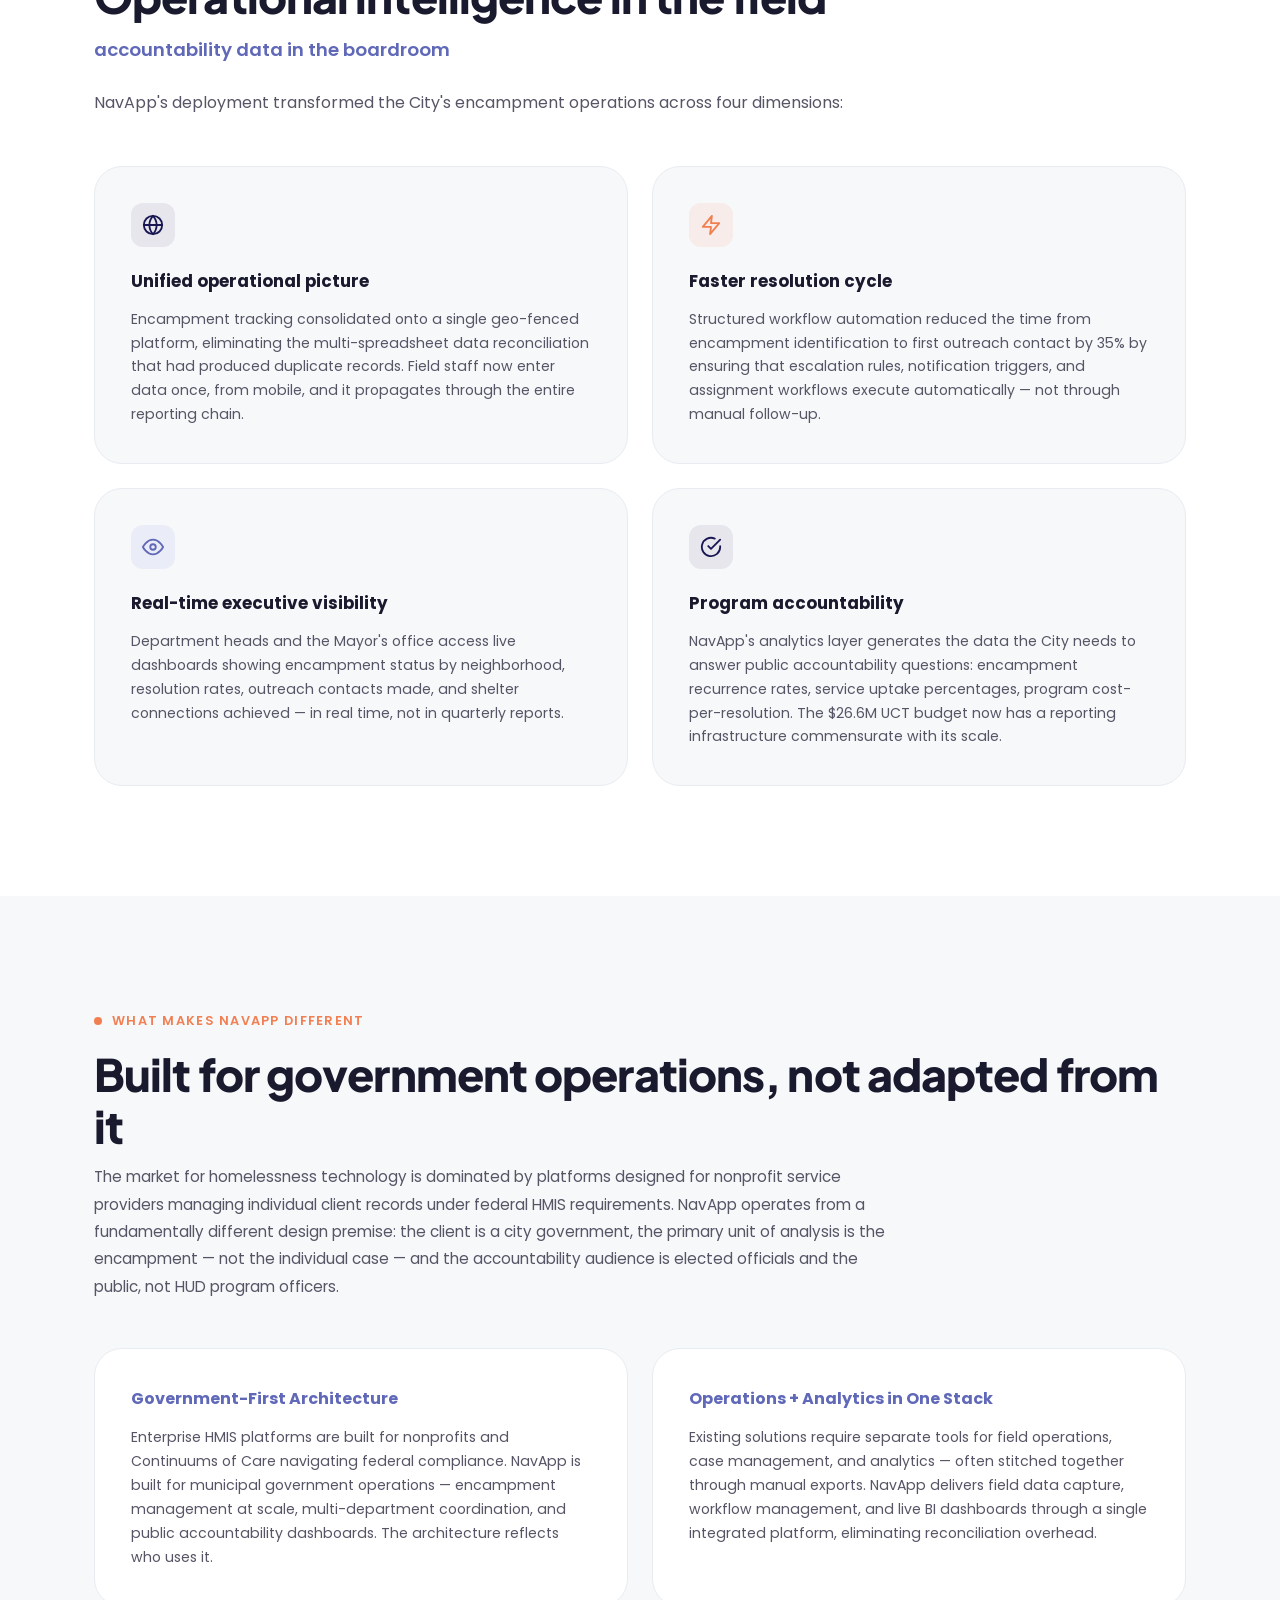
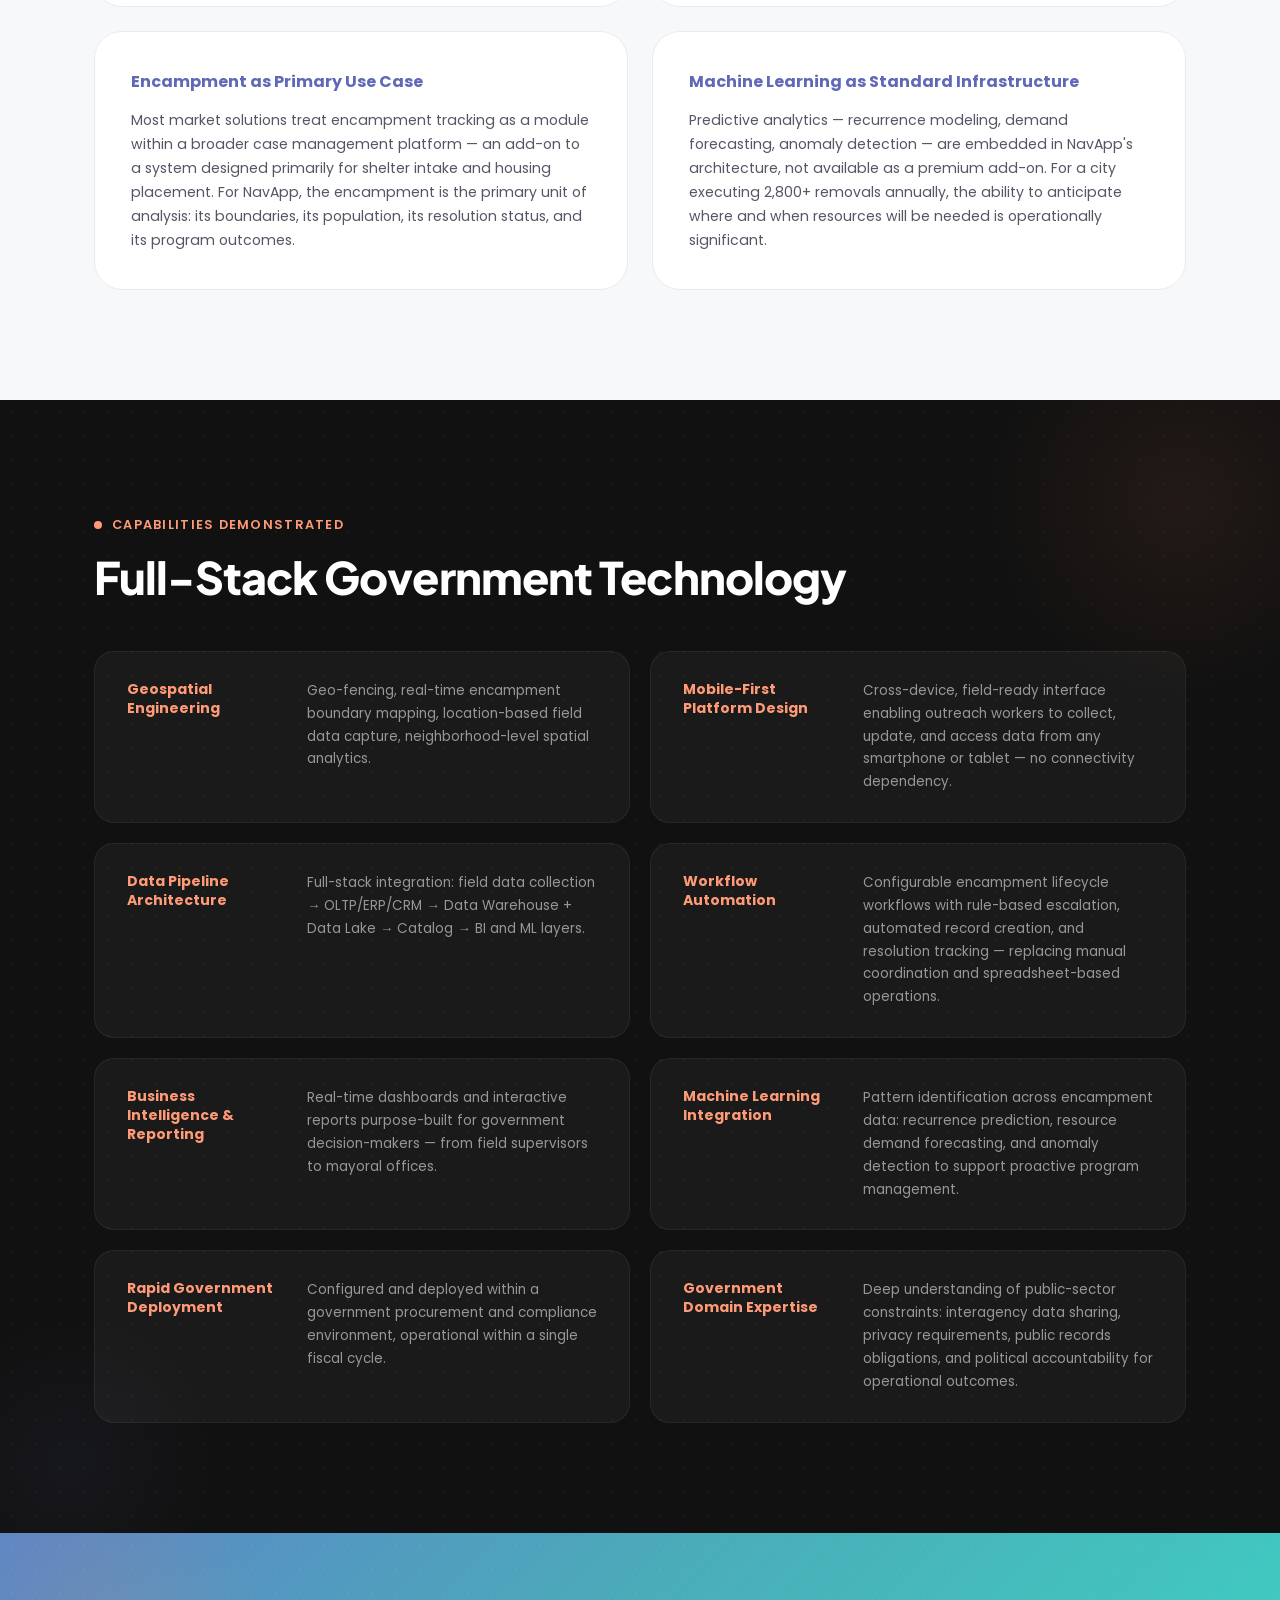
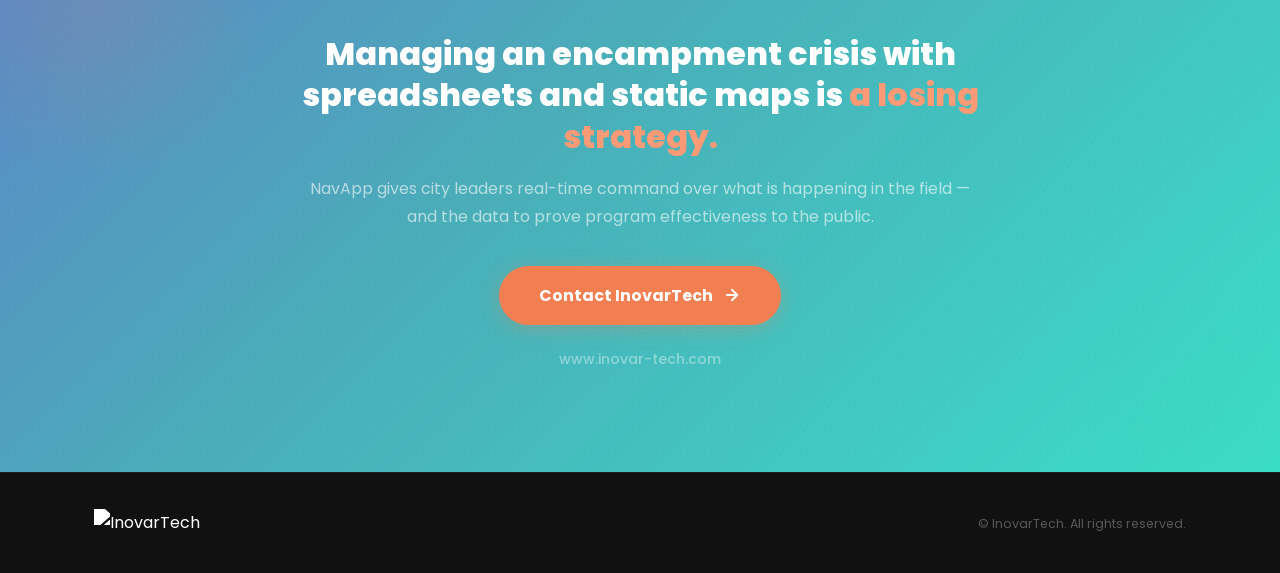
==== commit 81242e49: "Update index.html" ====
--- a/navapp2/index.html
+++ b/navapp2/index.html
@@ -1210,7 +1210,7 @@
         <div class="container">
             <div class="nav-inner">
                 <a href="https://www.inovar-tech.com" class="nav-brand">
-                    <img src='https://framerusercontent.com/images/2QGctGKKqQ5x5i0dcev6S0uEuQ.png'/>
+                    <img src='https://framerusercontent.com/images/2QGctGKKqQ5x5i0dcev6S0uEuQ.png' alt="InovarTech" class="nav-logo-img"/>
                 </a>
                 <ul class="nav-links">
                     <li><a href="https://www.inovar-tech.com/contact-us" class="nav-cta">Contact Us</a></li>
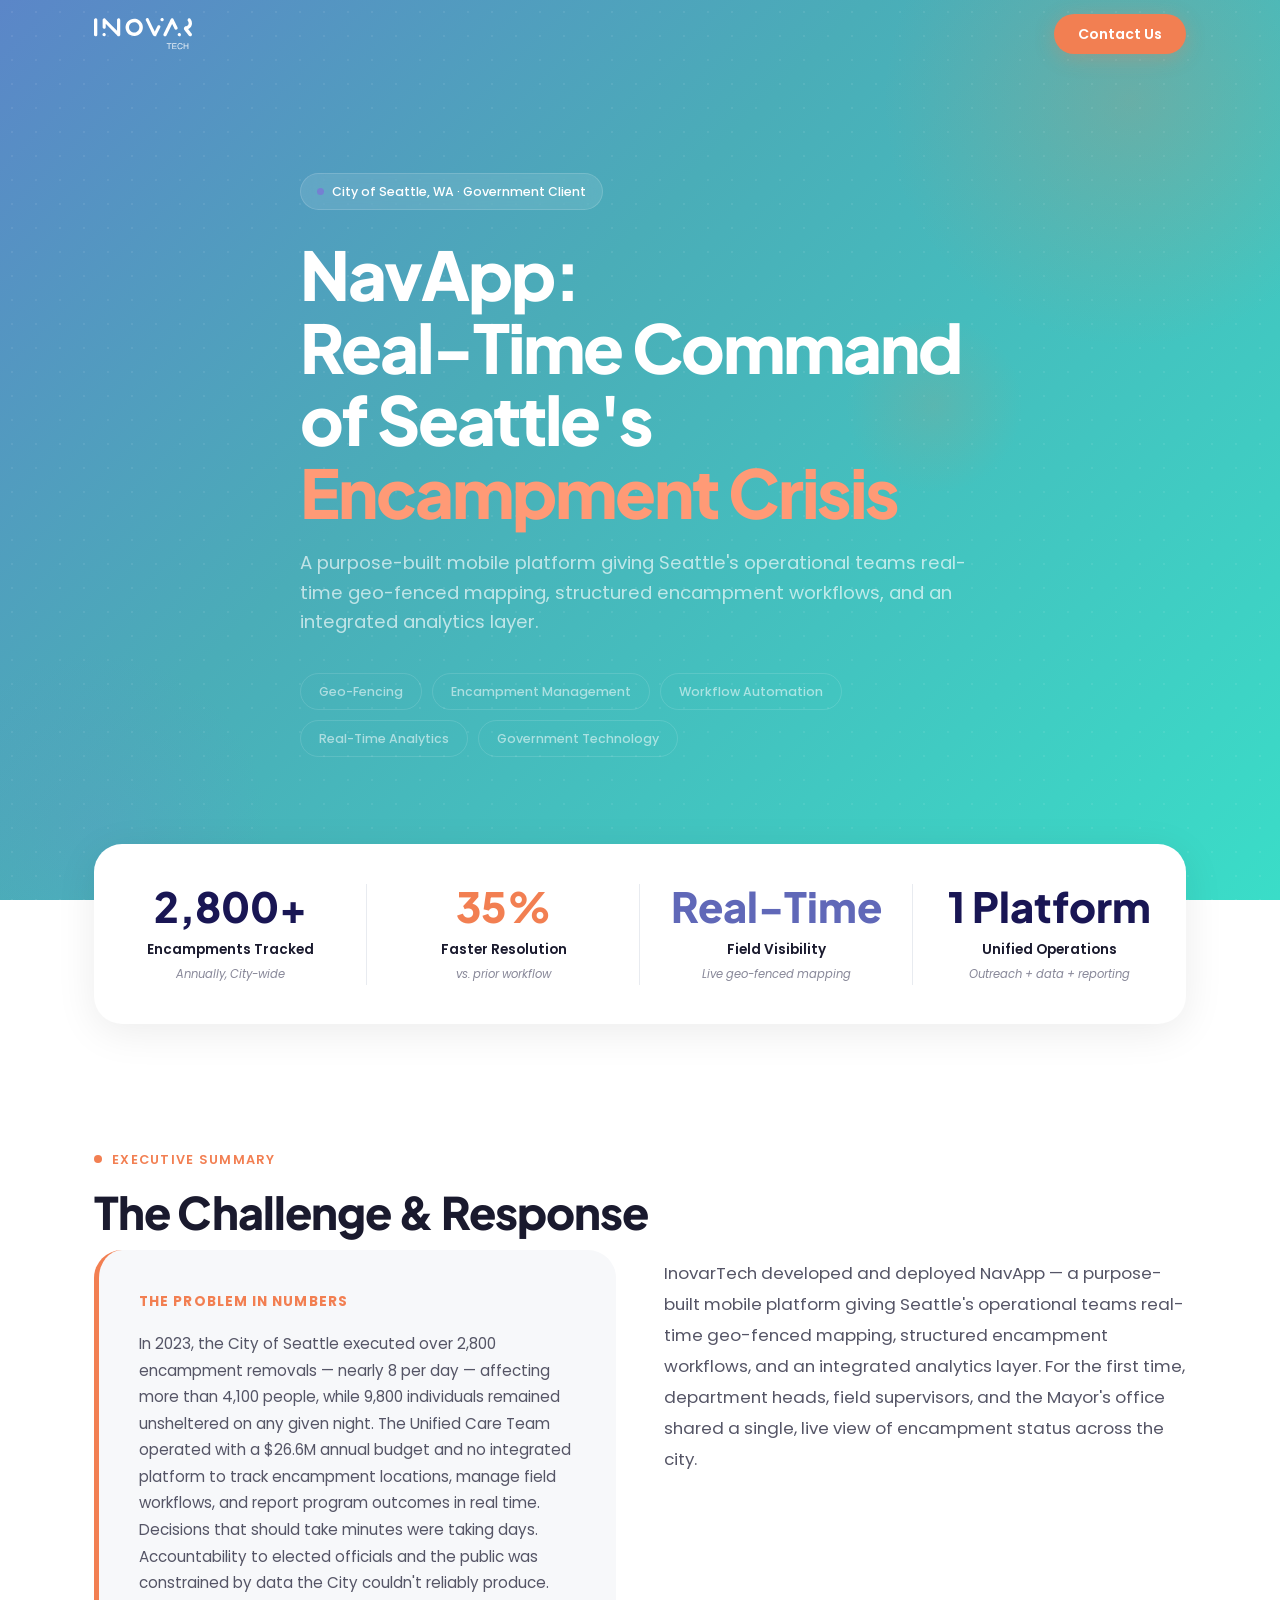
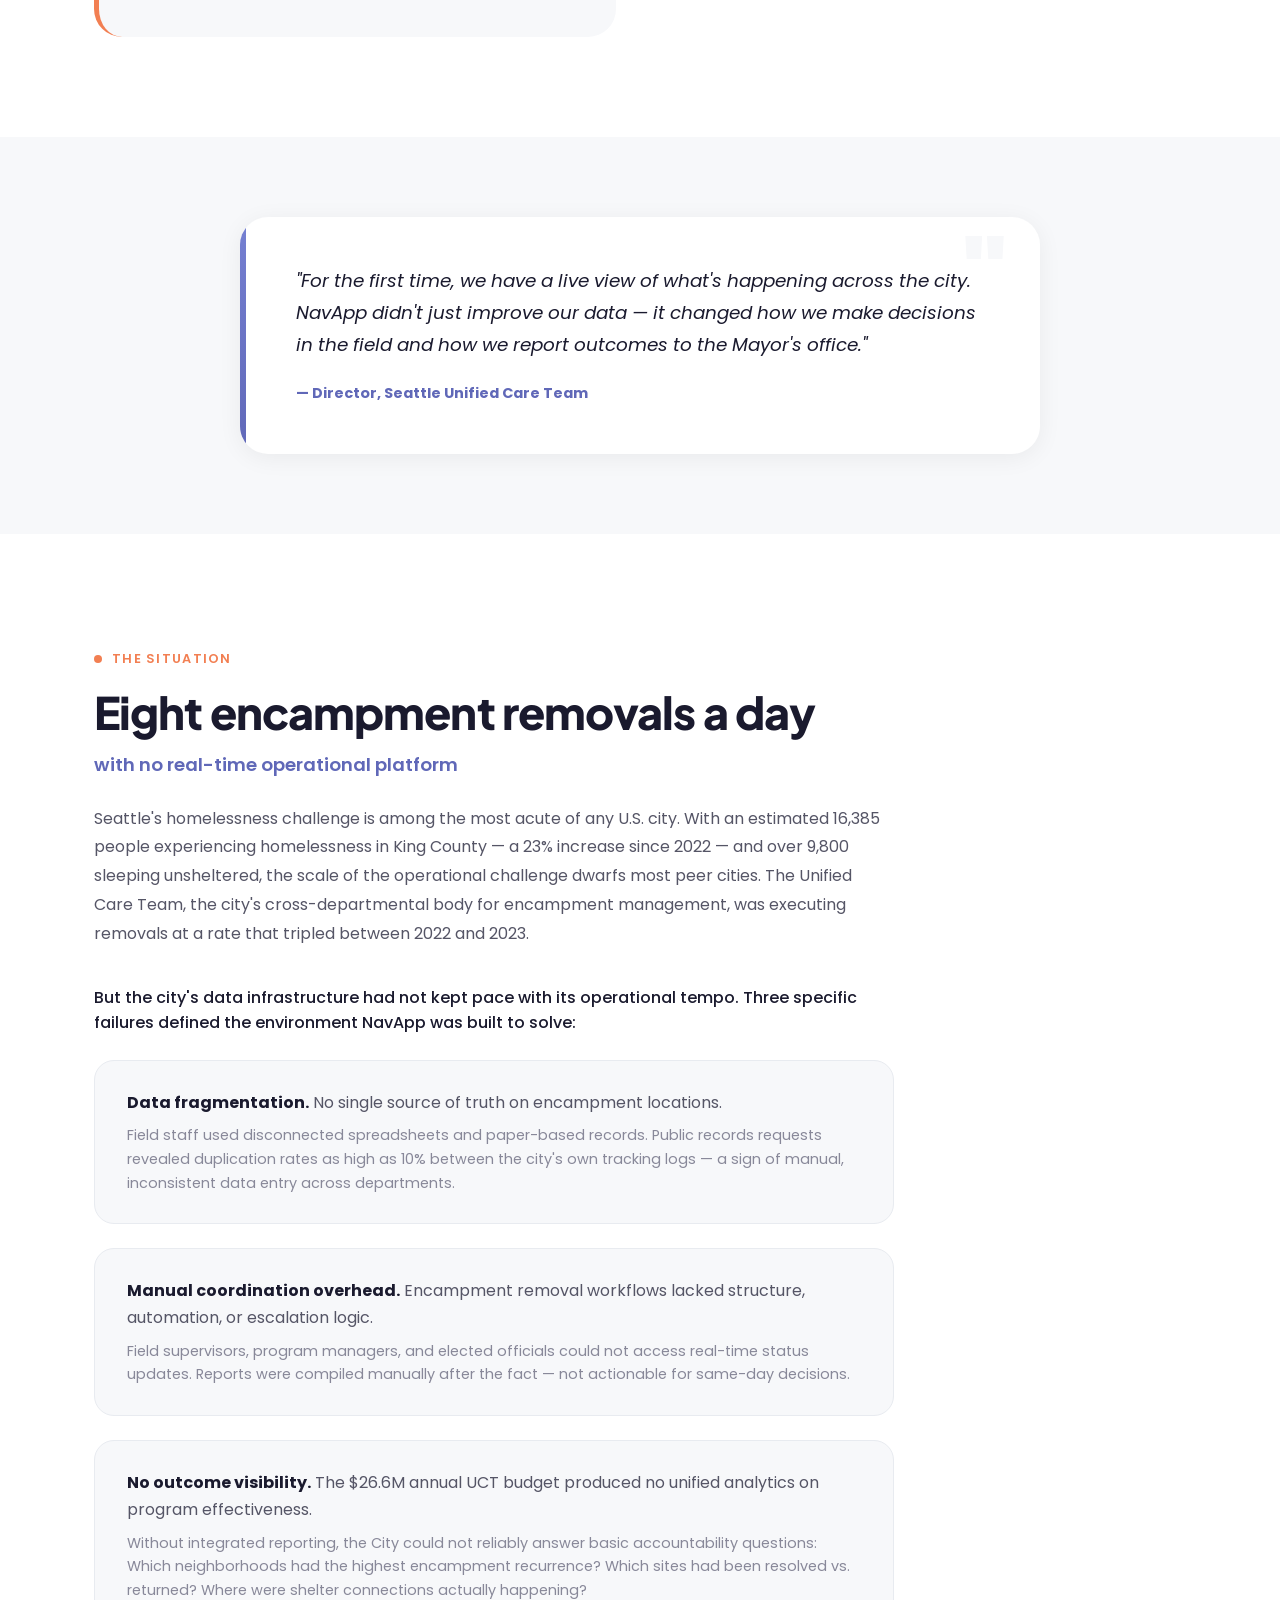
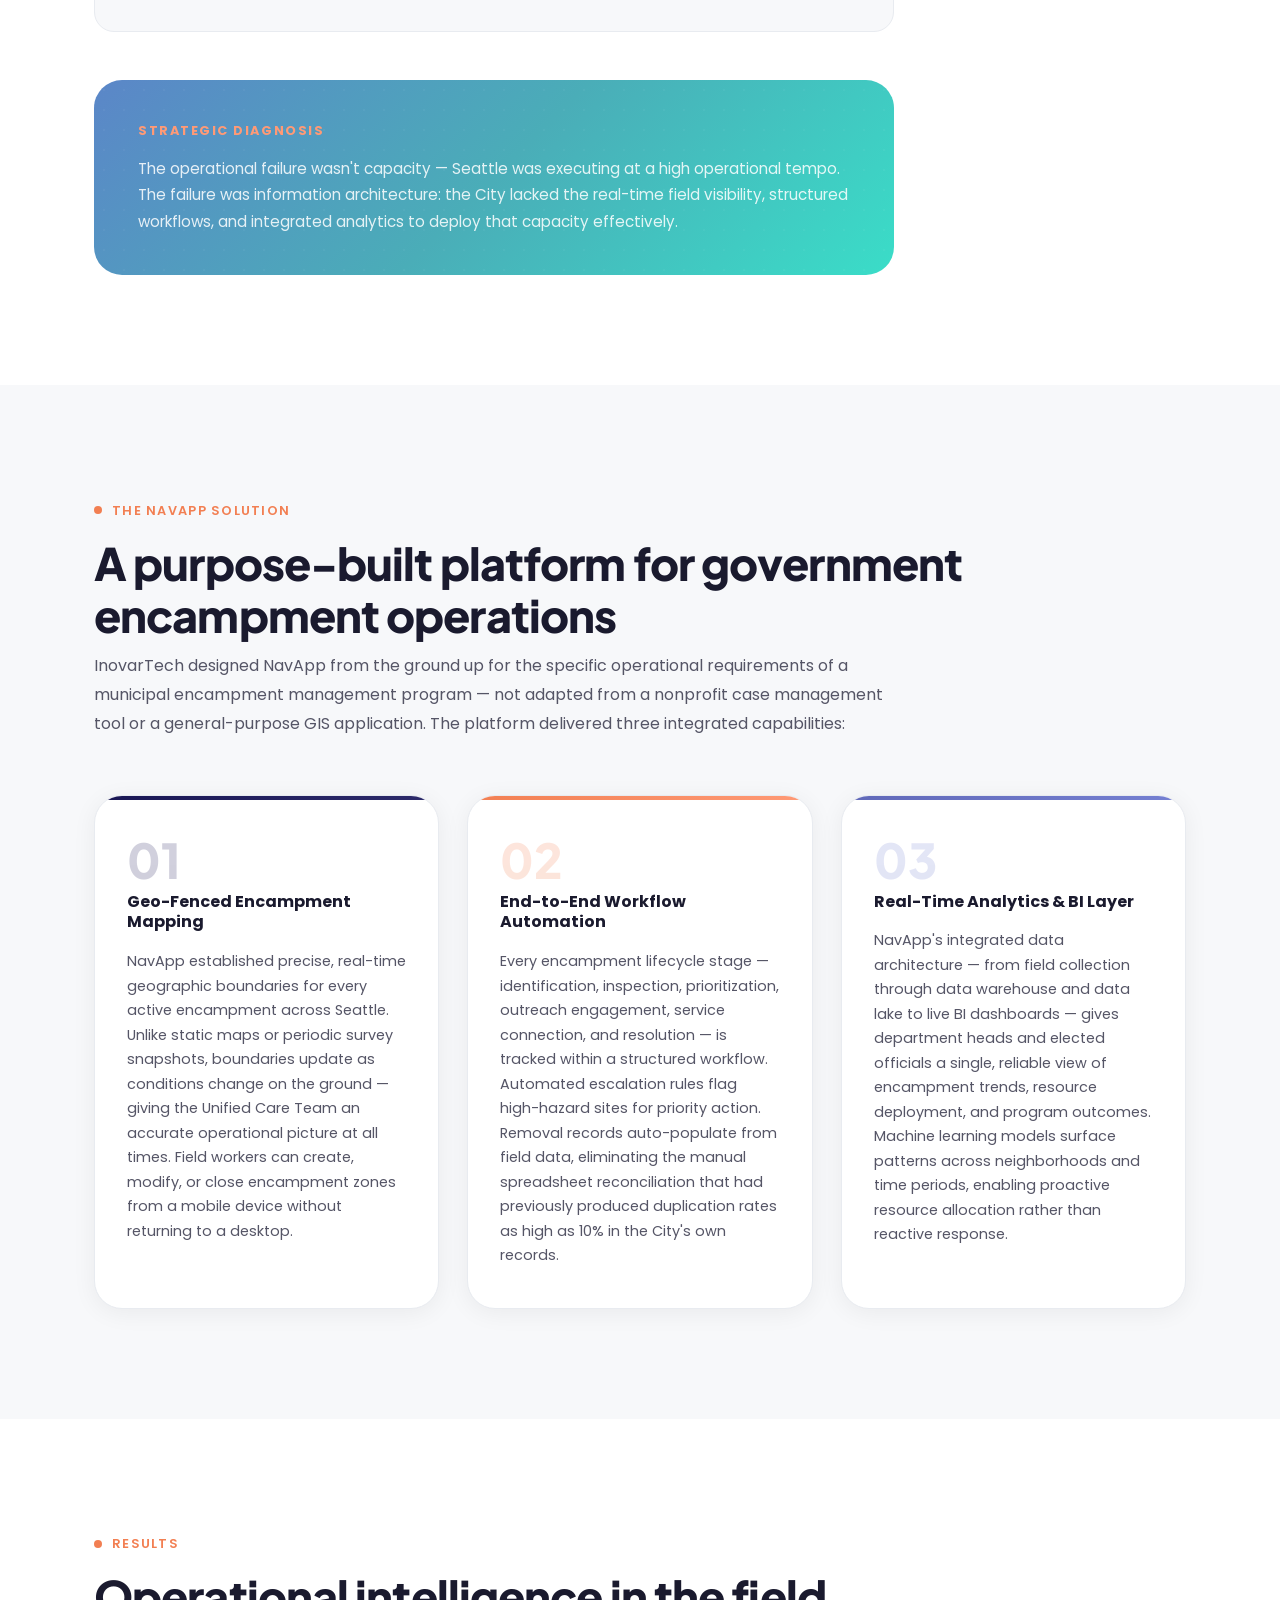
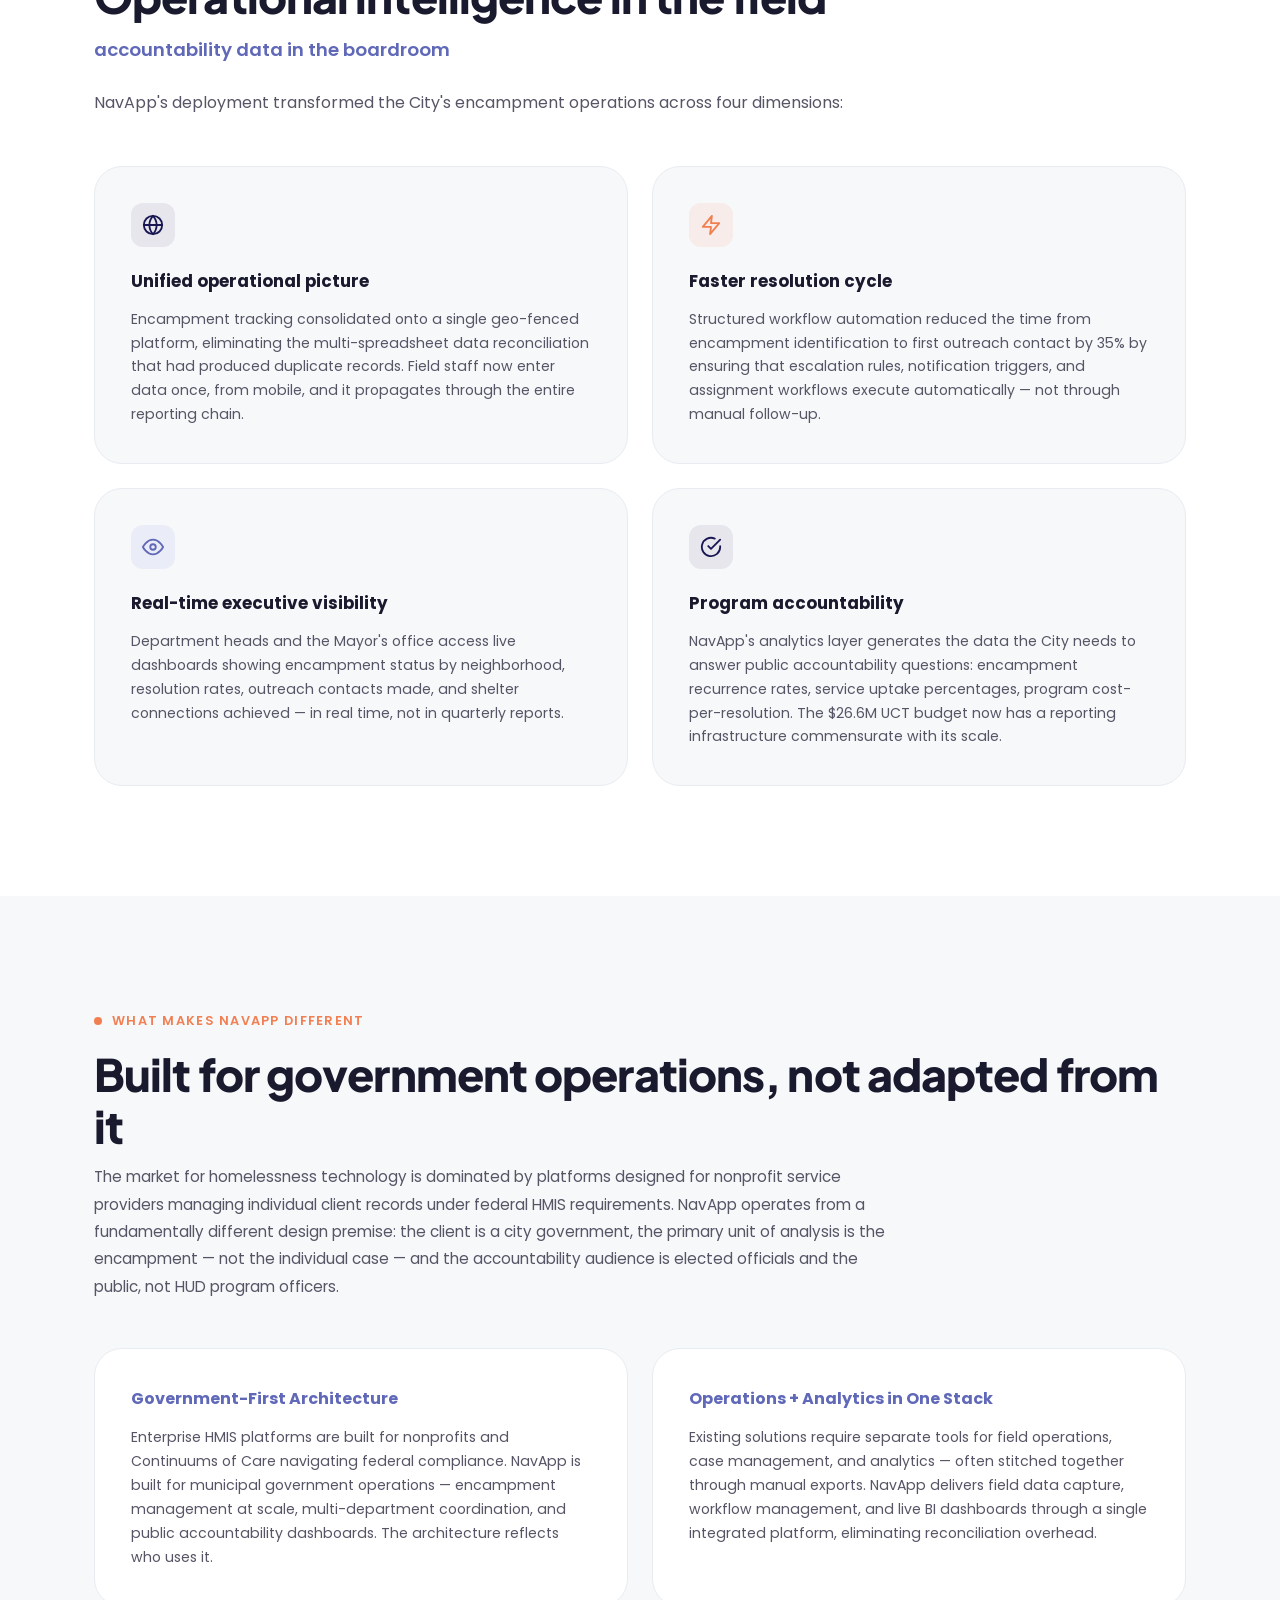
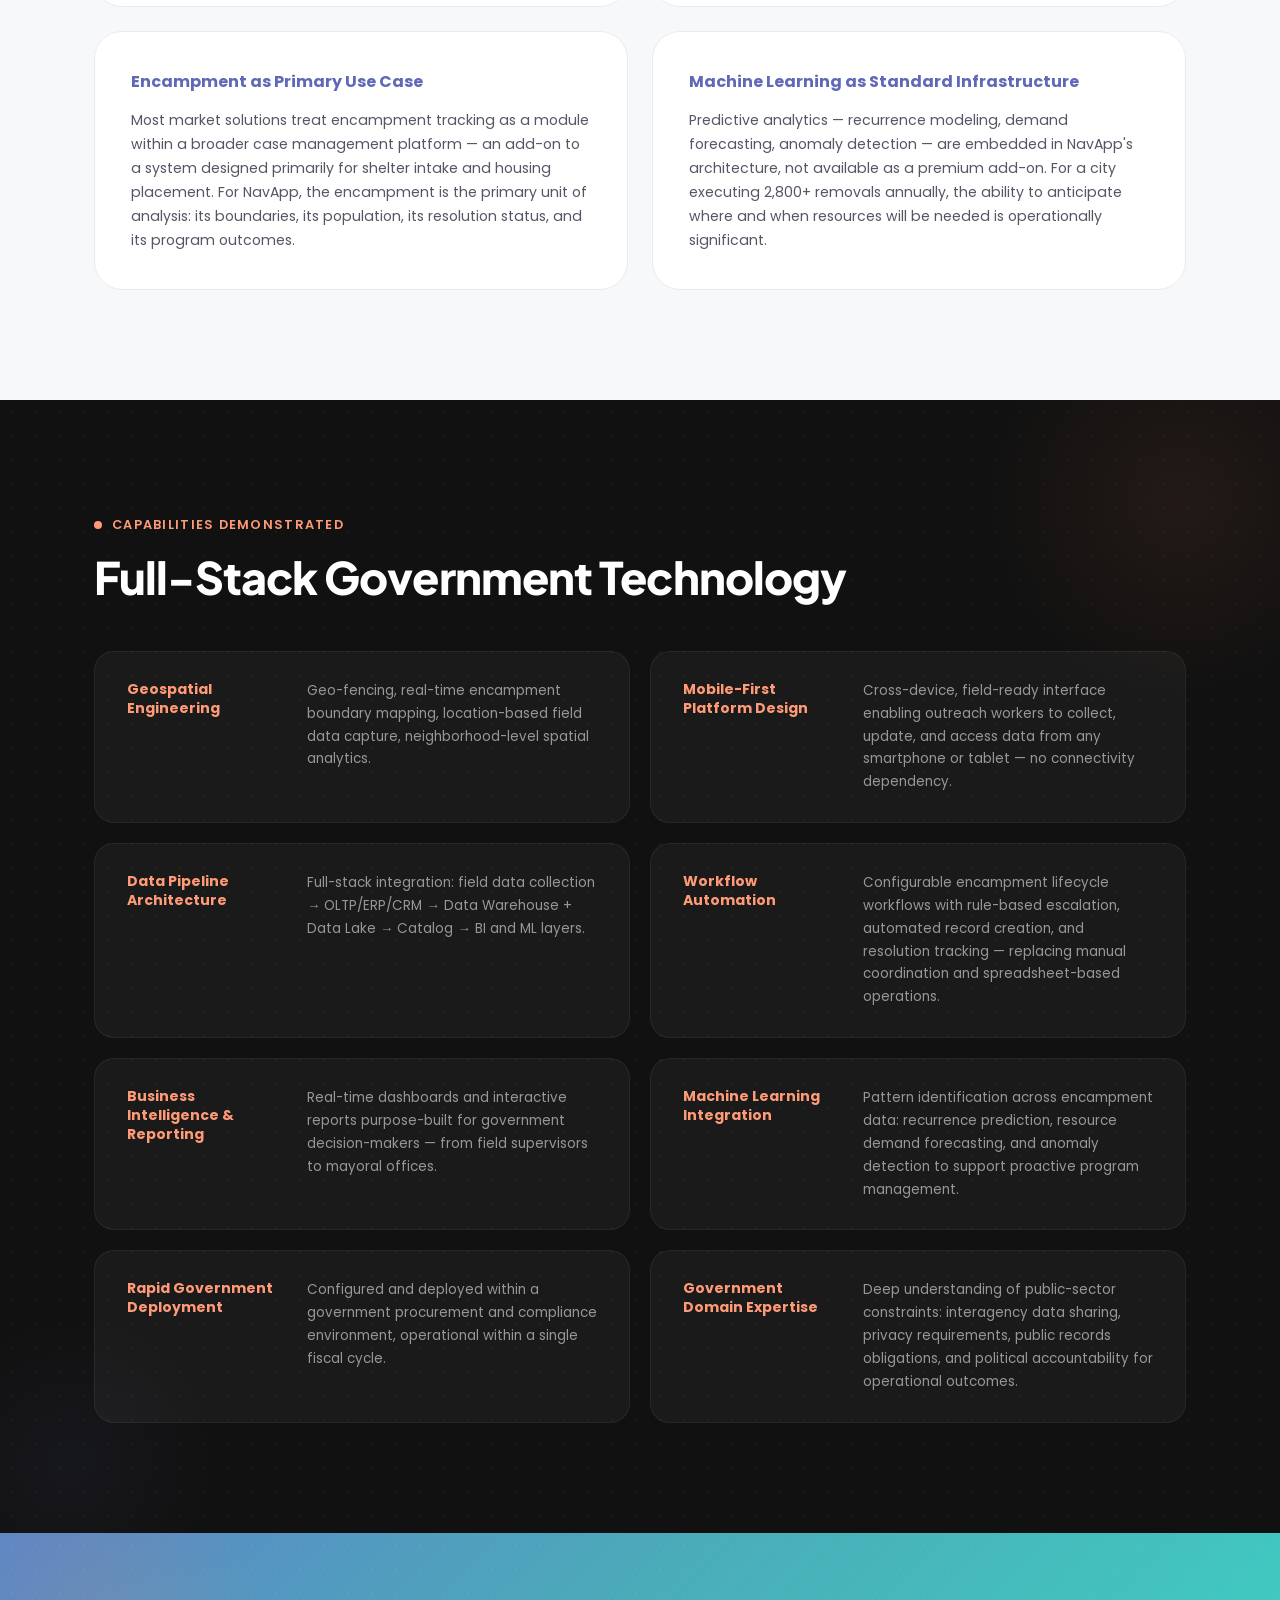
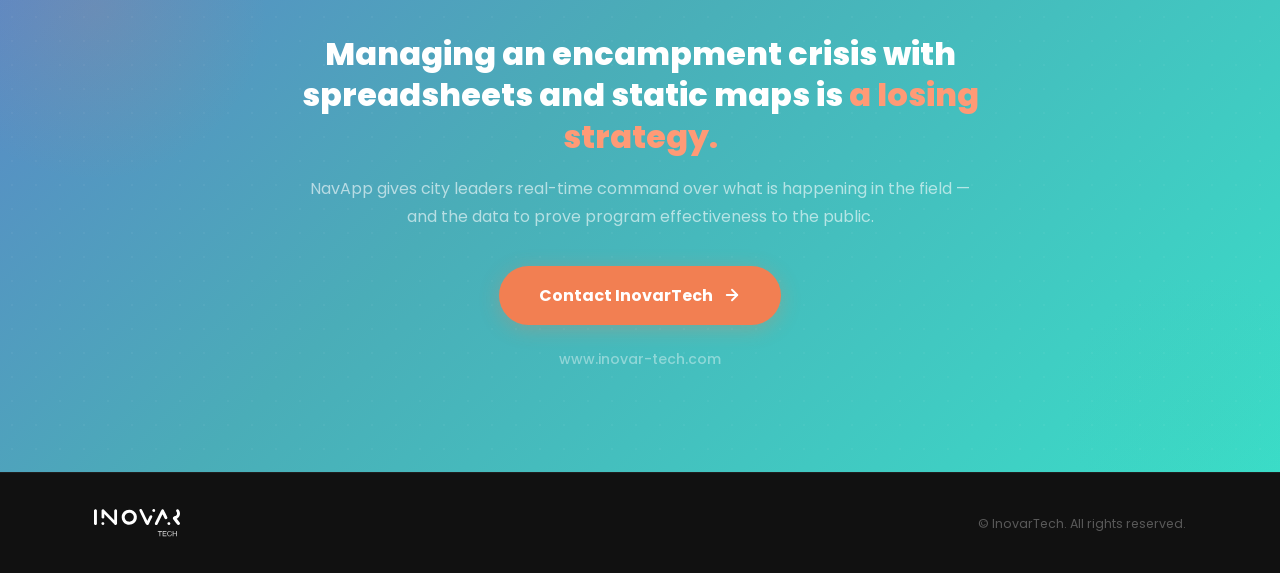
==== commit cbbab546: "Add files via upload" ====
--- a/navapp2/index.html
+++ b/navapp2/index.html
@@ -1210,7 +1210,7 @@
         <div class="container">
             <div class="nav-inner">
                 <a href="https://www.inovar-tech.com" class="nav-brand">
-                    <img src='https://framerusercontent.com/images/2QGctGKKqQ5x5i0dcev6S0uEuQ.png' alt="InovarTech" class="nav-logo-img"/>
+                    <img src="public/InovarTech logo.svg" alt="InovarTech" class="nav-logo-img">
                 </a>
                 <ul class="nav-links">
                     <li><a href="https://www.inovar-tech.com/contact-us" class="nav-cta">Contact Us</a></li>
@@ -1663,4 +1663,4 @@
     </script>
 </body>
 
-</html>
+</html>
